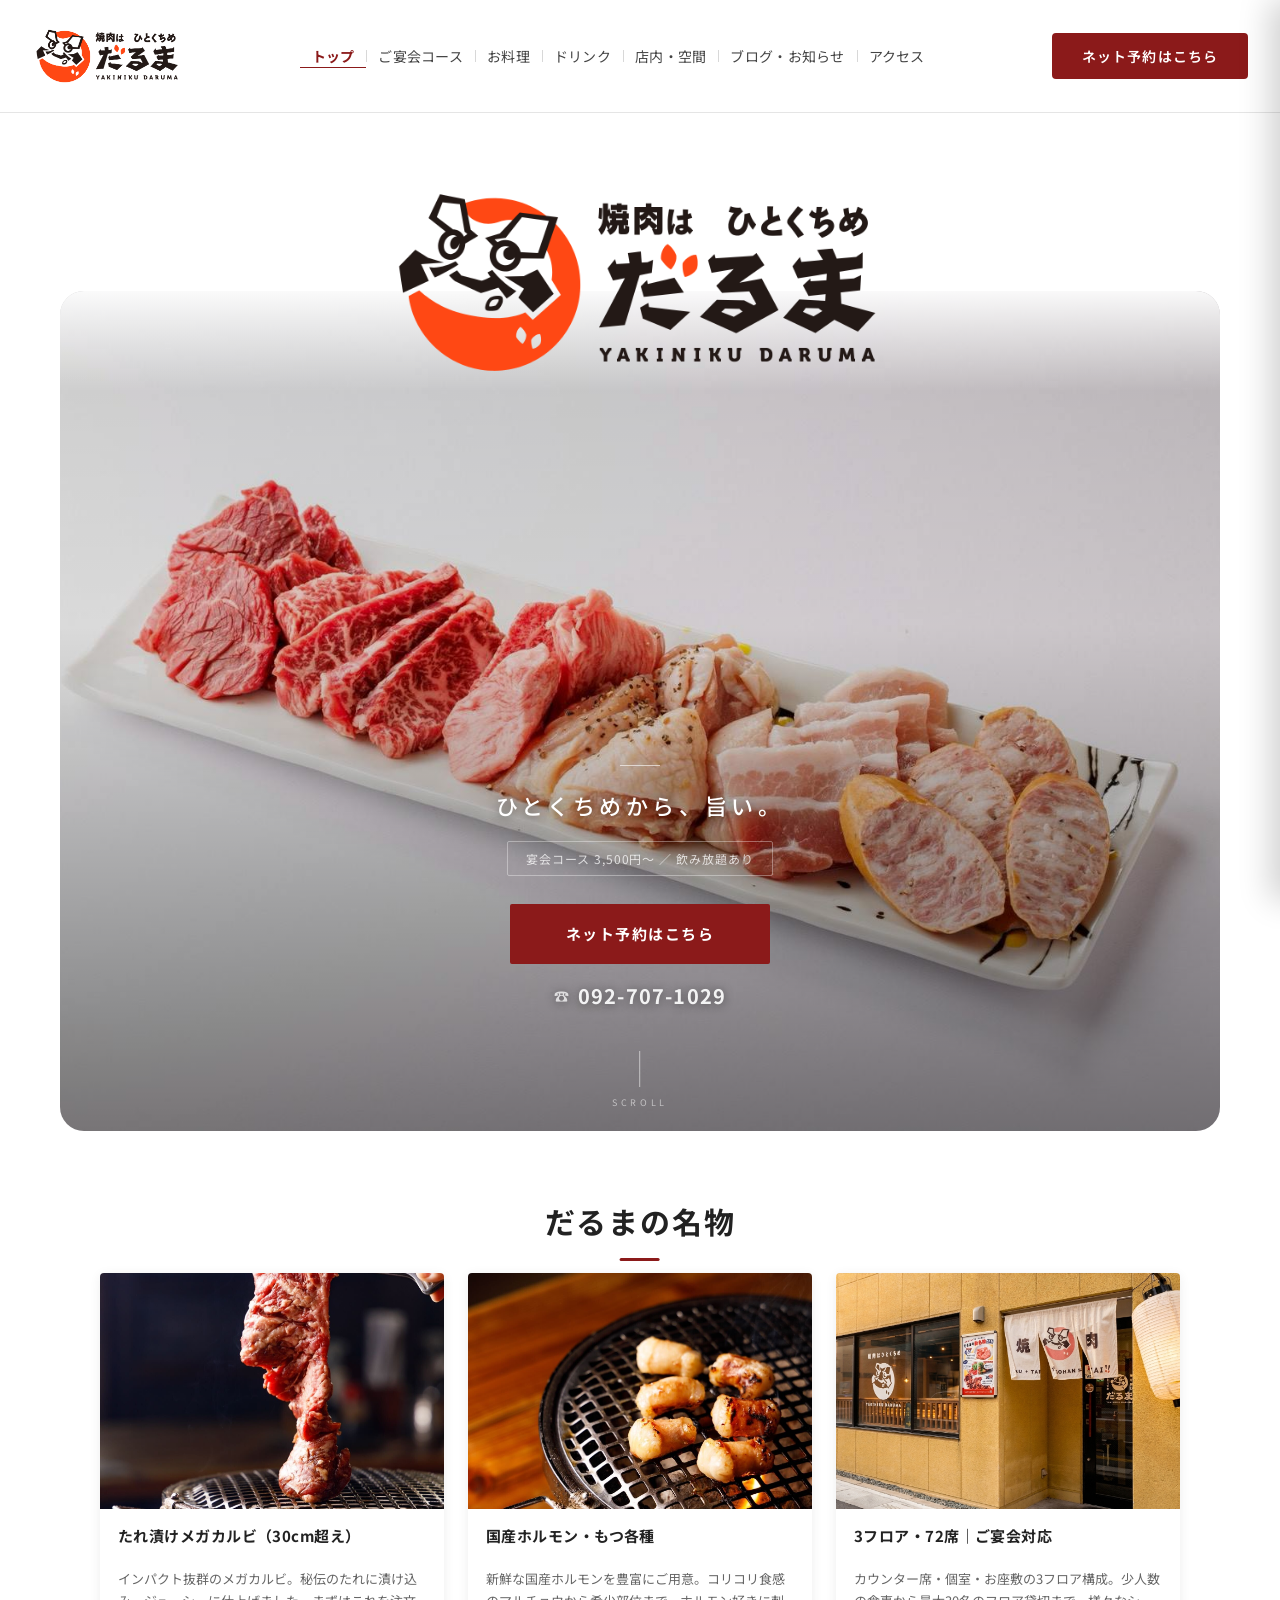
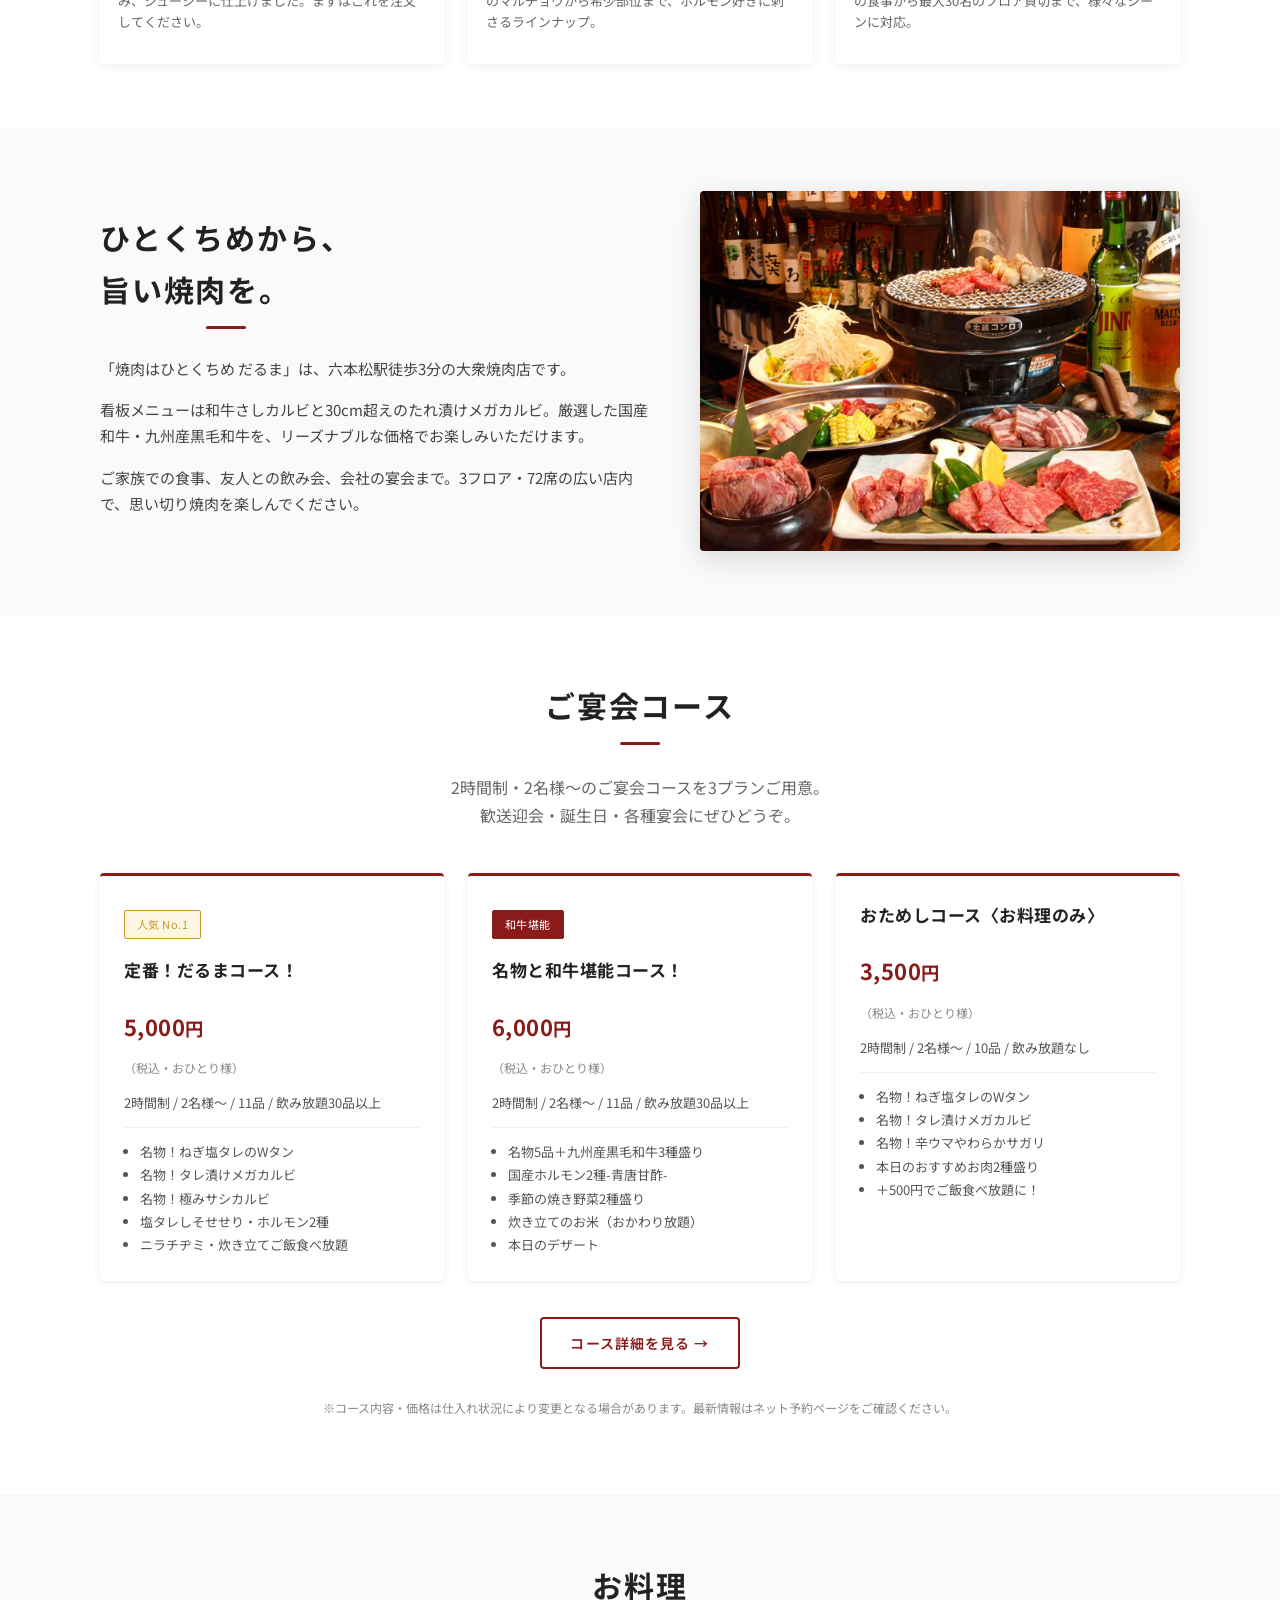
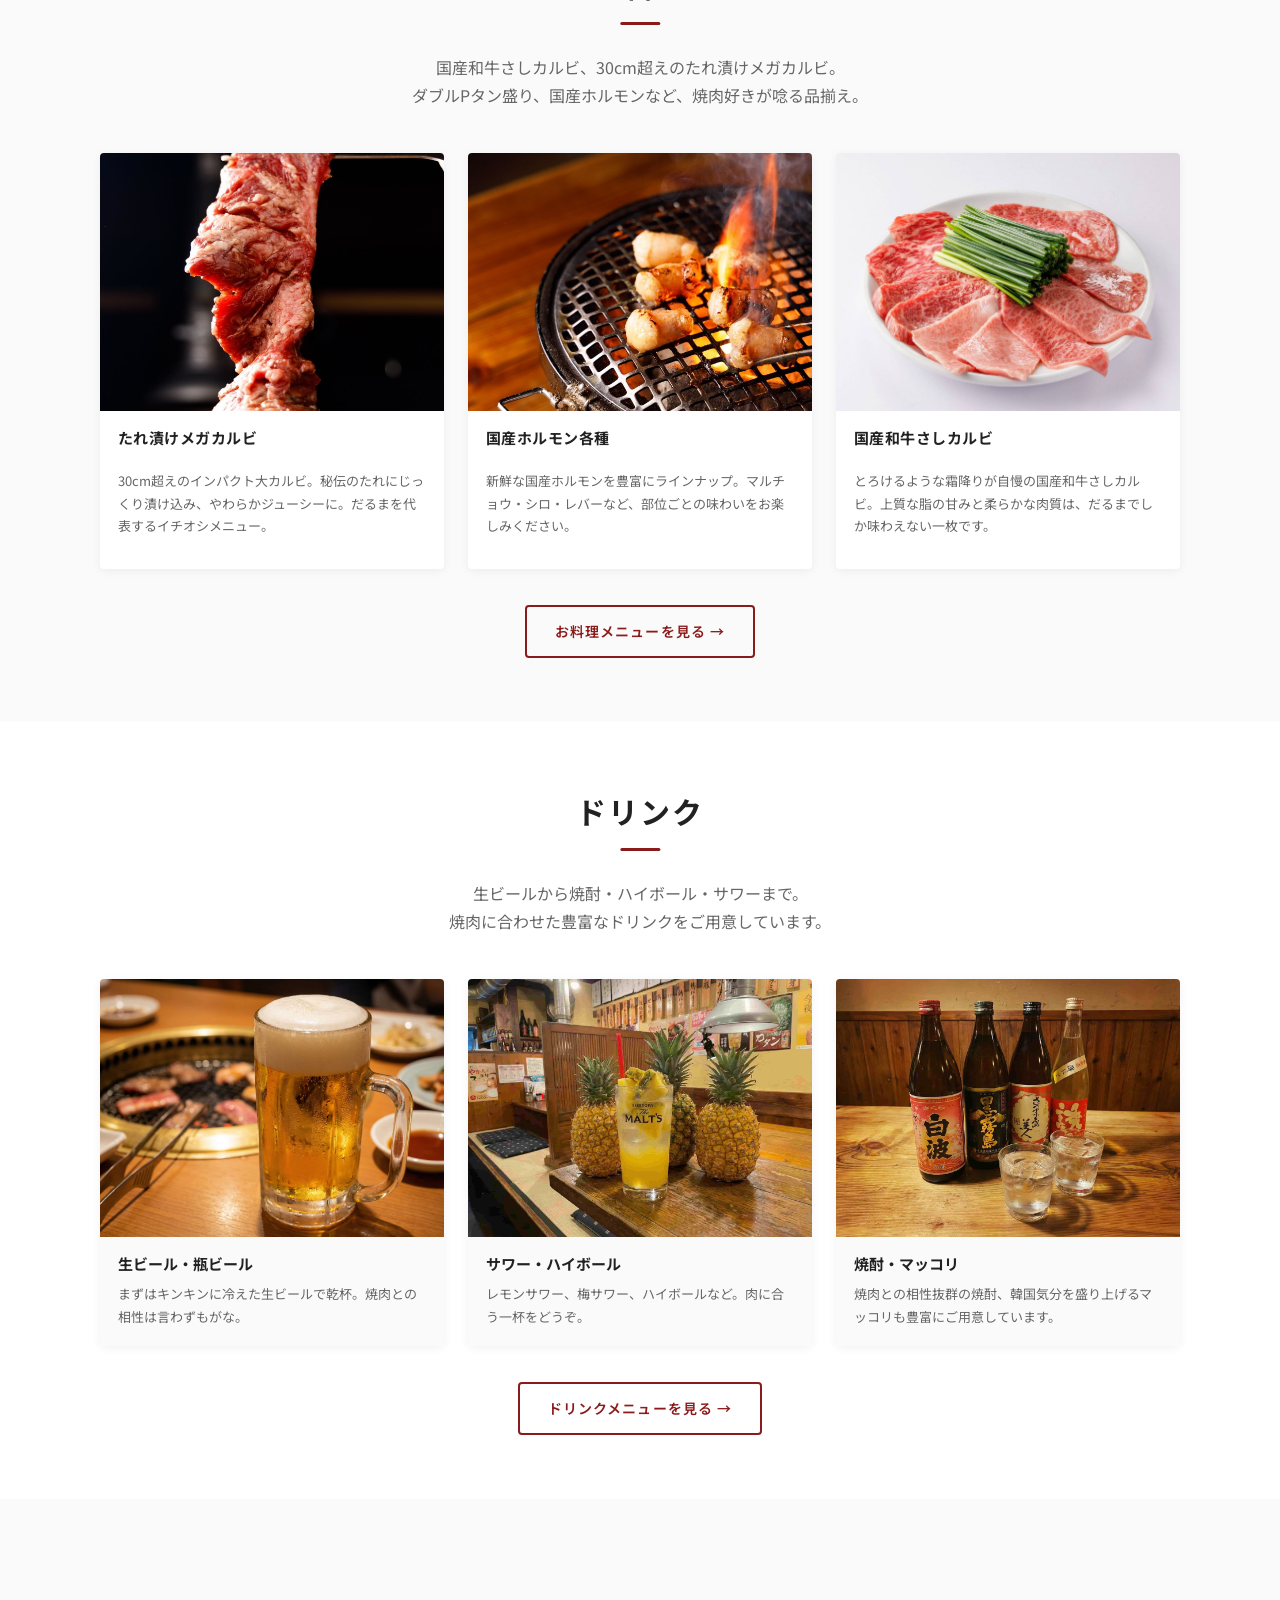
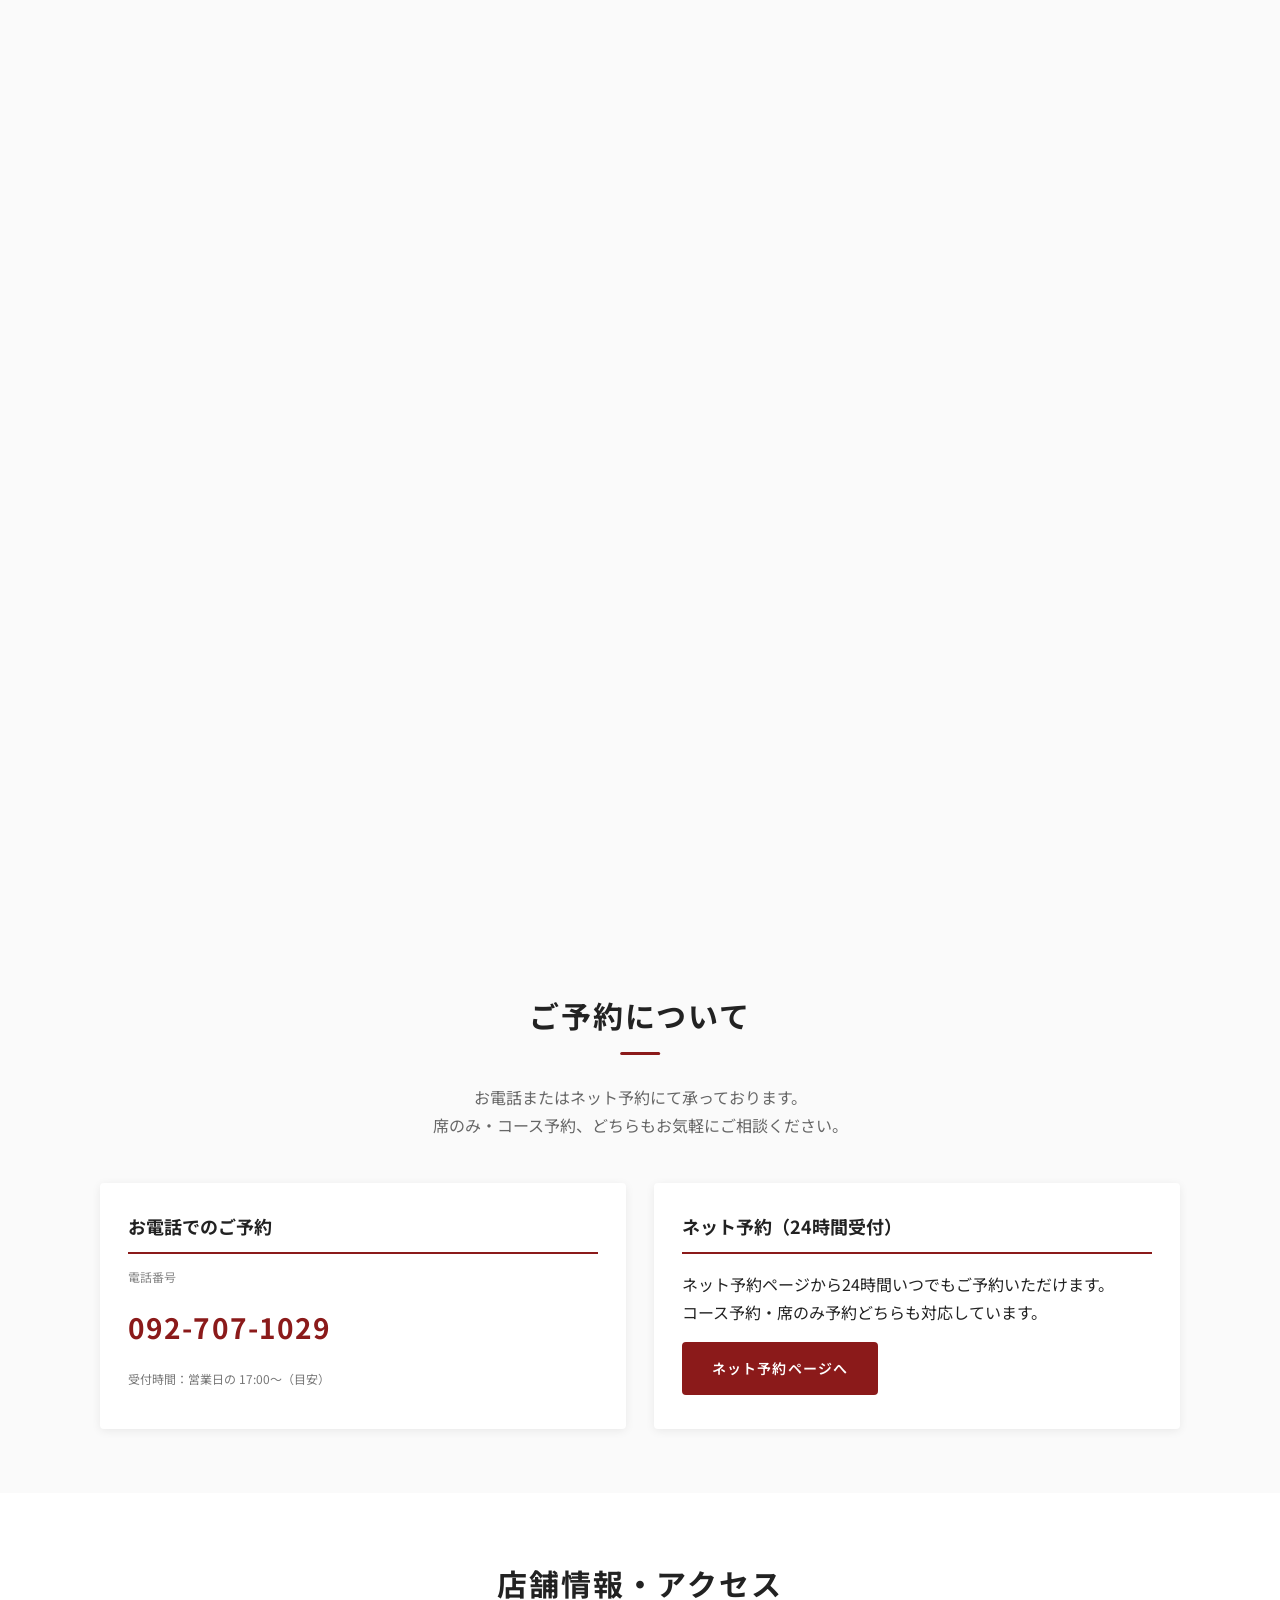
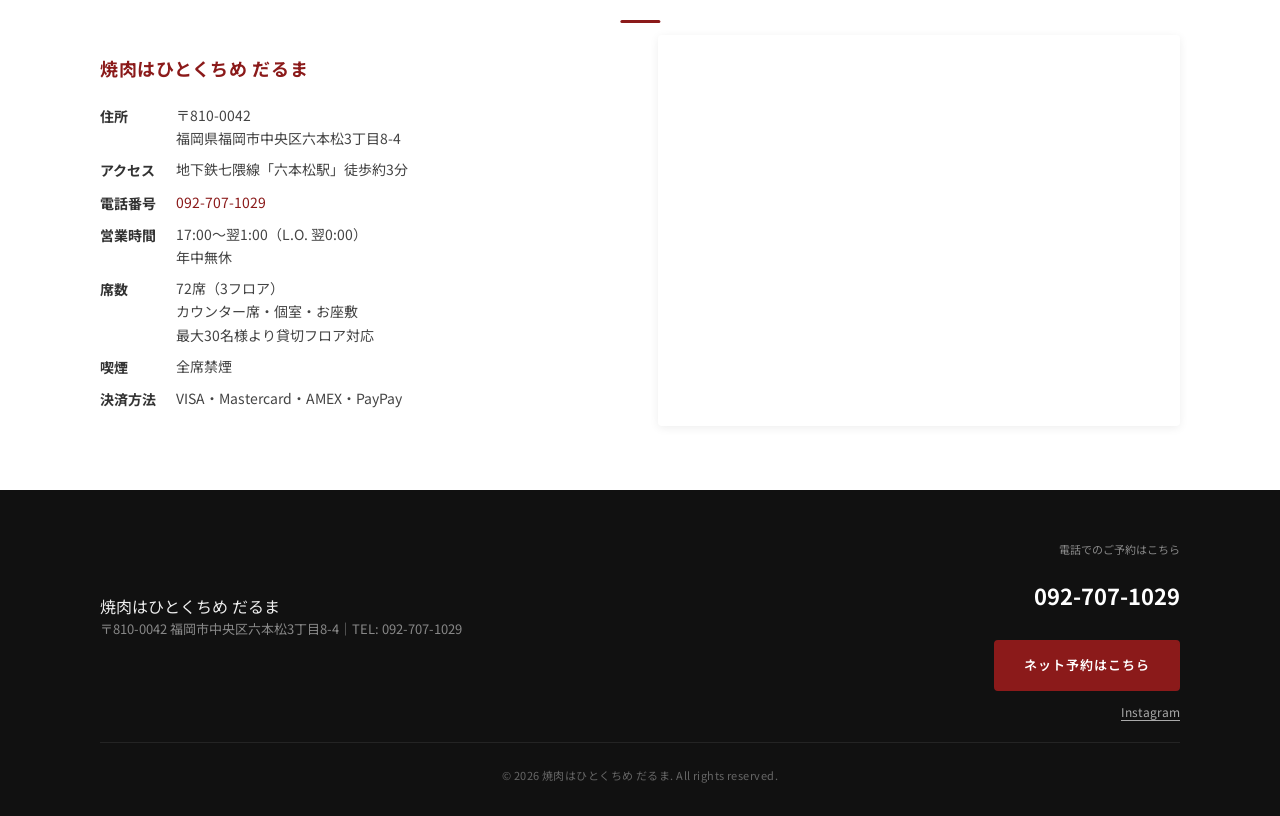
==== index.html @ 71f4d3b9 "GA4タグ全ページに追加（G-HGLZ6EKW17）" ====
<!DOCTYPE html>
<html lang="ja">
<head>
<meta charset="UTF-8">
<title>【公式】焼肉はひとくちめ だるま｜六本松 焼肉・宴会・国産和牛</title>
<meta name="viewport" content="width=device-width, initial-scale=1">
<meta name="description" content="六本松の大衆焼肉「焼肉はひとくちめ だるま」。国産和牛さしカルビ・たれ漬けメガカルビ・国産ホルモン。宴会コース3,500円〜。六本松駅徒歩3分。17時〜翌1時営業。">
<link rel="icon" href="./images/daruma_icon.png">

<!-- Google Fonts -->
<link rel="preconnect" href="https://fonts.googleapis.com">
<link rel="preconnect" href="https://fonts.gstatic.com" crossorigin>
<link href="https://fonts.googleapis.com/css2?family=Noto+Sans+JP:wght@400;500;700&display=swap" rel="stylesheet">

<link rel="stylesheet" href="./style.css">

<!-- OGP -->
<meta property="og:type" content="website">
<meta property="og:site_name" content="焼肉はひとくちめ だるま">
<meta property="og:title" content="【公式】焼肉はひとくちめ だるま｜六本松 焼肉・宴会・国産和牛">
<meta property="og:description" content="六本松の大衆焼肉「焼肉はひとくちめ だるま」。国産和牛・たれ漬けメガカルビ・宴会コース3,500円〜。六本松駅徒歩3分。">
<meta property="og:url" content="https://yakiniku-daruma.com/">
<meta property="og:image" content="https://yakiniku-daruma.com/images/hero-daruma-main.jpg">
<meta name="twitter:card" content="summary_large_image">
<link rel="canonical" href="https://yakiniku-daruma.com/">

<!-- 構造化データ -->
<script type="application/ld+json">
{
  "@context": "https://schema.org",
  "@type": "Restaurant",
  "name": "焼肉はひとくちめ だるま",
  "image": "https://yakiniku-daruma.com/images/hero-daruma-main.jpg",
  "url": "https://yakiniku-daruma.com/",
  "telephone": "092-707-1029",
  "servesCuisine": ["焼肉","和牛","ホルモン","宴会"],
  "priceRange": "￥￥",
  "hasMenu": "https://yakiniku-daruma.com/menu.html",
  "reservationUrl": "https://yoyaku.toreta.in/hitokuchidaruma/?stamp=homepage",
  "acceptsReservations": true,
  "currenciesAccepted": "JPY",
  "paymentAccepted": "クレジットカード, PayPay",
  "smokingAllowed": false,
  "address": {
    "@type": "PostalAddress",
    "streetAddress": "六本松3丁目8-4",
    "addressLocality": "福岡市中央区",
    "addressRegion": "福岡県",
    "postalCode": "810-0042",
    "addressCountry": "JP"
  },
  "openingHoursSpecification": [{
    "@type": "OpeningHoursSpecification",
    "dayOfWeek": ["Monday","Tuesday","Wednesday","Thursday","Friday","Saturday","Sunday"],
    "opens": "17:00",
    "closes": "25:00"
  }],
  "sameAs": ["https://www.instagram.com/hitokuchi_daruma"]
}
</script>

<script type="application/ld+json">
{
  "@context": "https://schema.org",
  "@type": "FAQPage",
  "mainEntity": [
    {
      "@type": "Question",
      "name": "焼肉はひとくちめ だるまの営業時間は？",
      "acceptedAnswer": {
        "@type": "Answer",
        "text": "毎日17時〜翌1時（L.O. 翌0時）営業しています。年中無休です。"
      }
    },
    {
      "@type": "Question",
      "name": "焼肉はひとくちめ だるまはどこにありますか？",
      "acceptedAnswer": {
        "@type": "Answer",
        "text": "福岡市中央区六本松3丁目8-4にあります。地下鉄七隈線「六本松駅」から徒歩約3分です。"
      }
    },
    {
      "@type": "Question",
      "name": "予約はできますか？",
      "acceptedAnswer": {
        "@type": "Answer",
        "text": "はい、ネット予約（Toreta）またはお電話（092-707-1029）にてご予約いただけます。"
      }
    },
    {
      "@type": "Question",
      "name": "宴会コースはありますか？",
      "acceptedAnswer": {
        "@type": "Answer",
        "text": "はい。3,500円〜のお試しコース、5,000円のだるまコース、6,000円のプレミアム和牛コースをご用意しています。すべて2時間制・2名様〜。"
      }
    },
    {
      "@type": "Question",
      "name": "何名まで入れますか？",
      "acceptedAnswer": {
        "@type": "Answer",
        "text": "3フロア合わせて72席ございます。30名様よりフロア貸切にも対応しています。"
      }
    },
    {
      "@type": "Question",
      "name": "駐車場はありますか？",
      "acceptedAnswer": {
        "@type": "Answer",
        "text": "専用駐車場のご用意はございません。近隣のコインパーキングをご利用ください。"
      }
    }
  ]
}
</script>
<!-- Google tag (gtag.js) -->
<script async src="https://www.googletagmanager.com/gtag/js?id=G-HGLZ6EKW17"></script>
<script>
  window.dataLayer = window.dataLayer || [];
  function gtag(){dataLayer.push(arguments);}
  gtag('js', new Date());
  gtag('config', 'G-HGLZ6EKW17');
</script>
</head>

<body class="is-home" data-page="home">
<div id="top"></div>

<div id="shared-header"></div>

<main id="main">

  <!-- メインビジュアル -->
  <section class="hero">

    <!-- ① 白エリア：ブランドロゴ -->
    <div class="hero-brand">
      <h1 class="hero-logo">
        <img src="./images/daruma_logo_yoko.png" alt="焼肉はひとくちめ だるま" class="hero-logo-img">
      </h1>
    </div>

    <!-- ② 画像エリア（ロゴが上部に被さる） -->
    <div class="hero-visual">
      <div class="hero-slides" aria-hidden="true">
        <div class="hero-slide hero-slide-1 is-active"></div>
        <div class="hero-slide hero-slide-2"></div>
        <div class="hero-slide hero-slide-3"></div>
      </div>

      <div class="hero-visual-content">
        <div class="hero-rule" aria-hidden="true"></div>
        <p class="hero-catch">ひとくちめから、旨い。</p>
        <p class="hero-badge">宴会コース 3,500円〜 ／ 飲み放題あり</p>
        <div class="hero-actions">
          <a href="https://yoyaku.toreta.in/hitokuchidaruma/?stamp=homepage"
            target="_blank" rel="noopener" class="hero-btn-reserve">
            ネット予約はこちら
          </a>
          <a href="tel:0927071029" class="hero-btn-tel">
            <span class="hero-btn-tel__icon">☎</span>092-707-1029
          </a>
        </div>
      </div>

      <a href="#topics" class="scroll-indicator" aria-label="次のセクションへ">
        <span class="scroll-indicator__line"></span>
        <span class="scroll-indicator__text">SCROLL</span>
      </a>
    </div>

  </section>

  <!-- トピックス -->
  <section id="topics" class="section topics">
    <div class="section-inner">
      <h2 class="section-title">だるまの名物</h2>
      <div class="topics-grid">
        <article class="topic-card">
          <div class="topic-image topic-image-1"></div>
          <h3>たれ漬けメガカルビ（30cm超え）</h3>
          <p>インパクト抜群のメガカルビ。秘伝のたれに漬け込み、ジューシーに仕上げました。まずはこれを注文してください。</p>
        </article>
        <article class="topic-card">
          <div class="topic-image topic-image-2"></div>
          <h3>国産ホルモン・もつ各種</h3>
          <p>新鮮な国産ホルモンを豊富にご用意。コリコリ食感のマルチョウから希少部位まで、ホルモン好きに刺さるラインナップ。</p>
        </article>
        <article class="topic-card">
          <div class="topic-image topic-image-3"></div>
          <h3>3フロア・72席｜ご宴会対応</h3>
          <p>カウンター席・個室・お座敷の3フロア構成。少人数の食事から最大30名のフロア貸切まで、様々なシーンに対応。</p>
        </article>
      </div>
    </div>
  </section>

  <!-- コンセプト -->
  <section id="concept" class="section concept">
    <div class="section-inner concept-inner">
      <div class="concept-text">
        <h2 class="section-title" style="text-align:left; left:auto; transform:none;">
          ひとくちめから、<br>旨い焼肉を。
        </h2>
        <p>「焼肉はひとくちめ だるま」は、六本松駅徒歩3分の大衆焼肉店です。</p>
        <p>看板メニューは和牛さしカルビと30cm超えのたれ漬けメガカルビ。厳選した国産和牛・九州産黒毛和牛を、リーズナブルな価格でお楽しみいただけます。</p>
        <p>ご家族での食事、友人との飲み会、会社の宴会まで。3フロア・72席の広い店内で、思い切り焼肉を楽しんでください。</p>
      </div>
      <div class="concept-image concept-main-image"></div>
    </div>
  </section>

  <!-- コース -->
  <section id="course" class="section course">
    <div class="section-inner">
      <h2 class="section-title">ご宴会コース</h2>
      <p class="section-lead">
        2時間制・2名様〜のご宴会コースを3プランご用意。<br>
        歓送迎会・誕生日・各種宴会にぜひどうぞ。
      </p>

      <div class="course-grid">
        <article class="course-card">
          <div class="course-badges">
            <span class="badge badge-gold">人気 No.1</span>
          </div>
          <h3>定番！だるまコース！</h3>
          <p class="course-price">5,000<small>円</small></p>
          <p class="course-price-note">（税込・おひとり様）</p>
          <p class="course-lead">2時間制 / 2名様〜 / 11品 / 飲み放題30品以上</p>
          <ul class="course-list">
            <li>名物！ねぎ塩タレのWタン</li>
            <li>名物！タレ漬けメガカルビ</li>
            <li>名物！極みサシカルビ</li>
            <li>塩タレしそせせり・ホルモン2種</li>
            <li>ニラチヂミ・炊き立てご飯食べ放題</li>
          </ul>
        </article>

        <article class="course-card">
          <div class="course-badges">
            <span class="badge badge-red">和牛堪能</span>
          </div>
          <h3>名物と和牛堪能コース！</h3>
          <p class="course-price">6,000<small>円</small></p>
          <p class="course-price-note">（税込・おひとり様）</p>
          <p class="course-lead">2時間制 / 2名様〜 / 11品 / 飲み放題30品以上</p>
          <ul class="course-list">
            <li>名物5品＋九州産黒毛和牛3種盛り</li>
            <li>国産ホルモン2種-青唐甘酢-</li>
            <li>季節の焼き野菜2種盛り</li>
            <li>炊き立てのお米（おかわり放題）</li>
            <li>本日のデザート</li>
          </ul>
        </article>

        <article class="course-card">
          <h3>おためしコース〈お料理のみ〉</h3>
          <p class="course-price">3,500<small>円</small></p>
          <p class="course-price-note">（税込・おひとり様）</p>
          <p class="course-lead">2時間制 / 2名様〜 / 10品 / 飲み放題なし</p>
          <ul class="course-list">
            <li>名物！ねぎ塩タレのWタン</li>
            <li>名物！タレ漬けメガカルビ</li>
            <li>名物！辛ウマやわらかサガリ</li>
            <li>本日のおすすめお肉2種盛り</li>
            <li>＋500円でご飯食べ放題に！</li>
          </ul>
        </article>
      </div>

      <div class="more-link">
        <a class="btn-secondary" href="./course.html">コース詳細を見る →</a>
      </div>

      <p class="course-note">
        ※コース内容・価格は仕入れ状況により変更となる場合があります。最新情報はネット予約ページをご確認ください。
      </p>
    </div>
  </section>

  <!-- お料理 -->
  <section id="menu" class="section menu">
    <div class="section-inner">
      <h2 class="section-title">お料理</h2>
      <p class="section-lead">国産和牛さしカルビ、30cm超えのたれ漬けメガカルビ。<br>ダブルPタン盛り、国産ホルモンなど、焼肉好きが唸る品揃え。</p>

      <div class="menu-grid">
        <article class="menu-card">
          <div class="menu-image menu-image-1"></div>
          <h3>たれ漬けメガカルビ</h3>
          <p>30cm超えのインパクト大カルビ。秘伝のたれにじっくり漬け込み、やわらかジューシーに。だるまを代表するイチオシメニュー。</p>
        </article>
        <article class="menu-card">
          <div class="menu-image menu-image-2"></div>
          <h3>国産ホルモン各種</h3>
          <p>新鮮な国産ホルモンを豊富にラインナップ。マルチョウ・シロ・レバーなど、部位ごとの味わいをお楽しみください。</p>
        </article>
        <article class="menu-card">
          <div class="menu-image menu-image-3"></div>
          <h3>国産和牛さしカルビ</h3>
          <p>とろけるような霜降りが自慢の国産和牛さしカルビ。上質な脂の甘みと柔らかな肉質は、だるまでしか味わえない一枚です。</p>
        </article>
      </div>

      <div class="more-link">
        <a href="./menu.html" class="btn-secondary">お料理メニューを見る →</a>
      </div>
    </div>
  </section>

  <!-- ドリンク -->
  <section id="drink" class="section drink">
    <div class="section-inner">
      <h2 class="section-title">ドリンク</h2>
      <p class="section-lead">生ビールから焼酎・ハイボール・サワーまで。<br>焼肉に合わせた豊富なドリンクをご用意しています。</p>

      <div class="drink-grid">
        <article class="drink-card">
          <div class="drink-image drink-image-1"></div>
          <h3>生ビール・瓶ビール</h3>
          <p>まずはキンキンに冷えた生ビールで乾杯。焼肉との相性は言わずもがな。</p>
        </article>
        <article class="drink-card">
          <div class="drink-image drink-image-2"></div>
          <h3>サワー・ハイボール</h3>
          <p>レモンサワー、梅サワー、ハイボールなど。肉に合う一杯をどうぞ。</p>
        </article>
        <article class="drink-card">
          <div class="drink-image drink-image-3"></div>
          <h3>焼酎・マッコリ</h3>
          <p>焼肉との相性抜群の焼酎、韓国気分を盛り上げるマッコリも豊富にご用意しています。</p>
        </article>
      </div>

      <div class="more-link">
        <a href="./drink.html" class="btn-secondary">ドリンクメニューを見る →</a>
      </div>
    </div>
  </section>

  <!-- 店内・空間 -->
  <section id="space" class="section space">
    <div class="section-inner space-inner">
      <div class="space-text">
        <h2 class="section-title" style="text-align:left; left:auto; transform:none;">
          3フロア・72席の<br>充実した空間
        </h2>
        <p>カウンター席・個室・お座敷の3フロア構成。お一人様のさく飲みから、グループでの宴会まで、ご利用シーンに合わせてご案内します。</p>
        <p>全席禁煙・子ども連れ大歓迎。30名様よりフロア貸切も対応しています。</p>
        <p>宴会・貸切のご相談はお電話またはネット予約ページよりお気軽にどうぞ。</p>
      </div>
      <div class="space-image space-main-image"></div>
    </div>
  </section>

  <!-- ブログ・お知らせ -->
  <section id="blog" class="section blog">
    <div class="section-inner">
      <h2 class="section-title">ブログ・お知らせ</h2>
      <p class="section-lead">店舗からの最新情報や、おすすめメニュー情報をお届けします。</p>

      <div class="blog-grid" id="blog-latest-grid">
        <article class="blog-card">
          <a href="./blog/index.html">
            <div class="blog-body" style="padding:24px;">
              <h3 class="blog-title">ブログ一覧を見る</h3>
              <p class="blog-excerpt">最新情報やおすすめ記事を掲載しています。</p>
            </div>
          </a>
        </article>
      </div>

      <div class="more-link">
        <a href="./blog/index.html" class="btn-secondary">ブログ一覧を見る →</a>
      </div>
    </div>
  </section>

  <div id="shared-bottom"></div>

  <a href="#top" class="page-top" aria-label="ページの先頭へ"><svg xmlns="http://www.w3.org/2000/svg" width="22" height="22" viewBox="0 0 24 24" fill="none" stroke="currentColor" stroke-width="2.5" stroke-linecap="round" stroke-linejoin="round"><polyline points="18 15 12 9 6 15"/></svg></a>

</main>

<script src="./common.js"></script>
<script>
/* ヒーロー スライドショー */
(function () {
  const slides = document.querySelectorAll('.hero-slide');
  if (slides.length < 2) return;
  let current = 0;
  setInterval(function () {
    slides[current].classList.remove('is-active');
    current = (current + 1) % slides.length;
    slides[current].classList.add('is-active');
  }, 5000);
})();

/* トップ：ブログ最新3件を自動表示 */
(function () {
  const grid = document.getElementById('blog-latest-grid');
  if (!grid) return;

  function esc(s) {
    return String(s ?? '').replaceAll('&','&amp;').replaceAll('<','&lt;')
      .replaceAll('>','&gt;').replaceAll('"','&quot;').replaceAll("'","&#39;");
  }
  function fmtDate(d) {
    const m = String(d || '').match(/^(\d{4})-(\d{2})-(\d{2})$/);
    return m ? `${m[1]}.${m[2]}.${m[3]}` : esc(d || '');
  }

  fetch('./blog/posts.json', { cache: 'no-store' })
    .then(r => { if (!r.ok) throw new Error(); return r.json(); })
    .then(data => {
      const posts = data.posts ?? data;
      if (!Array.isArray(posts)) throw new Error();
      posts.sort((a, b) => String(b.date || '').localeCompare(String(a.date || '')));
      const top3 = posts.slice(0, 3);
      grid.innerHTML = '';
      top3.forEach(p => {
        const img = p.image ? String(p.image).replace(/^\.\.\//, './') : '';
        const bg  = img ? `background-image:url('${esc(img)}');` : 'background:#f0f0f0;';
        const el  = document.createElement('article');
        el.className = 'blog-card';
        el.innerHTML = `
          <a href="./blog/posts/post.html?slug=${encodeURIComponent(p.slug)}">
            <div class="blog-image" style="${bg}"></div>
            <div class="blog-body">
              <time class="blog-date" datetime="${esc(p.date)}">${fmtDate(p.date)}</time>
              <h3 class="blog-title">${esc(p.title)}</h3>
              <p class="blog-excerpt">${esc(p.excerpt)}</p>
            </div>
          </a>`;
        grid.appendChild(el);
      });
    })
    .catch(() => {
      grid.innerHTML = `
        <article class="blog-card">
          <a href="./blog/index.html">
            <div class="blog-body" style="padding:24px;">
              <h3 class="blog-title">ブログ一覧を見る</h3>
              <p class="blog-excerpt">最新情報やおすすめ記事を掲載しています。</p>
            </div>
          </a>
        </article>`;
    });
})();
</script>

</body>
</html>
---- style.css ----
/* --------------- reset & base --------------- */

:root {
  --header-h: 112px;

  /* ===== THEME COLOR (DARUMA / Deep Red) ===== */
  --primary:        #8b1a1a;
  --primary-hover:  #6b1515;
  --primary-soft:   #fdf0f0;
  --primary-ink:    #fff;
  --gold:           #c9962e;
  --gold-soft:      #fdf6e3;
}

*,
*::before,
*::after { box-sizing: border-box; }

html { scroll-behavior: smooth; }

body {
  margin: 0;
  font-family: "Noto Sans JP", "Hiragino Sans", "Yu Gothic", sans-serif;
  color: #222;
  background-color: #fafafa;
  line-height: 1.75;
}

img {
  max-width: 100%;
  height: auto;
  display: block;
}

a { color: inherit; text-decoration: none; }

ul { margin: 0; padding: 0; list-style: none; }

h1, h2, h3, h4 {
  margin: 0;
  font-weight: 700;
}


/* --------------- layout helpers --------------- */

.section {
  padding: 64px 16px;
  scroll-margin-top: var(--header-h);
}

/* scroll reveal */
body.is-home .section {
  opacity: 0;
  transform: translateY(20px);
  transition: opacity .65s ease, transform .65s ease;
  will-change: opacity, transform;
}

body.is-home .section.is-inview {
  opacity: 1;
  transform: translateY(0);
}

body:not(.is-home) .section {
  opacity: 1;
  transform: none;
  transition: none;
}

@media (prefers-reduced-motion: reduce) {
  .section {
    opacity: 1;
    transform: none;
    transition: none;
  }
}

.section-inner {
  max-width: 1080px;
  margin: 0 auto;
}

/* section title: left-aligned editorial style */
.section-title {
  font-size: 30px;
  letter-spacing: 0.06em;
  text-align: center;
  margin-bottom: 12px;
  position: relative;
  display: inline-block;
  left: 50%;
  transform: translateX(-50%);
}

.section-title::after {
  content: "";
  display: block;
  width: 40px;
  height: 3px;
  background: var(--primary);
  margin: 10px auto 0;
  border-radius: 2px;
}

.section-lead {
  text-align: center;
  margin-bottom: 44px;
  color: #666;
}


/* --------------- buttons --------------- */

.btn-primary,
.btn-secondary {
  display: inline-block;
  padding: 12px 28px;
  border-radius: 4px;
  font-size: 14px;
  letter-spacing: 0.08em;
  border: 2px solid transparent;
  transition: all 0.2s ease;
  white-space: nowrap;
  font-weight: 600;
}

.btn-primary {
  background-color: var(--primary);
  color: #fff;
  border-color: var(--primary);
}

.btn-primary:hover {
  background-color: var(--primary-hover);
  border-color: var(--primary-hover);
}

.btn-secondary {
  background-color: transparent;
  color: var(--primary);
  border-color: var(--primary);
}

.btn-secondary:hover {
  background-color: var(--primary-soft);
}


/* --------------- page top button --------------- */

.page-top {
  position: fixed;
  right: 18px;
  bottom: calc(18px + env(safe-area-inset-bottom, 0px));
  width: 48px;
  height: 48px;
  border-radius: 4px;

  display: grid;
  place-items: center;

  background: var(--primary);
  color: #fff;
  border: 1px solid var(--primary);
  box-shadow: 0 4px 14px rgba(139,26,26,0.3);

  line-height: 0;
  z-index: 900;

  opacity: 0;
  transform: translateY(10px);
  pointer-events: none;
  transition: opacity .18s ease, transform .18s ease;
}

.page-top.is-show {
  opacity: 1;
  transform: translateY(0);
  pointer-events: auto;
}

.page-top:hover {
  background: var(--primary-hover);
}


/* --------------- header --------------- */

.site-header {
  position: sticky;
  top: 0;
  left: 0;
  width: 100%;
  z-index: 1000;

  background: #fff;
  color: #222;
  box-shadow: 0 1px 0 rgba(0,0,0,0.10);
}

.header-inner {
  width: 100%;
  padding: 16px 32px;
  display: flex;
  align-items: center;
  justify-content: space-between;
  gap: 24px;
  /* padding・height はJS駆動のためtransitionなし */
}


.header-brand {
  flex-shrink: 0;
}

.site-logo {
  display: flex;
  align-items: center;
  line-height: 1;
}

.site-logo-img {
  height: 80px;
  width: auto;
  display: block;
  /* height はJS駆動のためtransitionなし */
}

.header-right {
  display: flex;
  align-items: center;
  gap: 16px;
  flex-shrink: 0;
}

/* 予約ボタン＋電話番号（縦並び） */
.header-cta {
  display: flex;
  flex-direction: column;
  align-items: flex-end;
  gap: 5px;
}

.header-reserve {
  font-size: 14px;
  text-align: center;
  transition: min-width 0.35s ease, padding 0.3s ease;
}

/* ===== スクロール後のコンパクトヘッダー ===== */
/* is-scrolled: 全プロパティをJS駆動のため、CSSには記述なし */

.header-tel-link {
  font-size: 12px;
  font-weight: 700;
  color: var(--primary);
  letter-spacing: 0.04em;
}

/* PC nav — 1段インライン */
.global-nav {
  flex: 1;
  display: flex;
  justify-content: center;
  align-items: center;
  overflow: hidden;
  transition: opacity 0.25s ease, max-width 0.35s ease;
  max-width: 800px;
}

.global-nav ul {
  display: flex;
  flex-wrap: nowrap;
  align-items: stretch;
  height: 100%;
  gap: 0;
  padding: 0;
  margin: 0;
  list-style: none;
}

.global-nav li {
  display: flex;
  align-items: stretch;
}

/* カテゴリー間の縦ライン */
.global-nav li {
  position: relative;
}
.global-nav li + li::before {
  content: '';
  position: absolute;
  left: 0;
  top: 50%;
  transform: translateY(-50%);
  width: 1px;
  height: 12px;
  background: #d8d8d8;
}

.global-nav a {
  display: flex;
  align-items: center;
  padding: 0 12px;
  height: 100%;
  font-size: 14px;
  color: #444;
  letter-spacing: 0.02em;
  white-space: nowrap;
  text-align: center;
  position: relative;
  transition: color 0.2s;
}

/* アンダーライン（左→右アニメーション用） */
.global-nav a::after {
  content: '';
  position: absolute;
  bottom: -1px;
  left: 0;
  width: 100%;
  height: 2px;
  background: var(--primary);
  transform: scaleX(0);
  transform-origin: left center;
  transition: transform 0.25s ease;
}

/* hover: 赤文字 + アンダーライン左→右 */
.global-nav a:hover {
  color: var(--primary);
}
.global-nav a:hover::after {
  transform: scaleX(1);
}

/* 現在ページ: 赤太字 + アンダーライン常時表示 */
.global-nav a[aria-current] {
  color: var(--primary);
  font-weight: 700;
}
.global-nav a[aria-current]::after {
  transform: scaleX(1);
}

.header-only-desktop { display: block; }
.global-nav.header-only-desktop { display: flex; }

/* hamburger */
.nav-toggle {
  display: none !important;
  width: 40px;
  height: 36px;
  padding: 0;
  border-radius: 4px;
  border: 1px solid #ddd;
  background: transparent;
  flex-direction: column;
  align-items: center;
  justify-content: center;
  gap: 5px;
  -webkit-tap-highlight-color: transparent;
  appearance: none;
  -webkit-appearance: none;
  cursor: pointer;
}

.nav-toggle__bar {
  width: 20px;
  height: 2px;
  background: #333;
  border-radius: 2px;
  margin: 0 !important;
}

@media (max-width: 900px) {
  .nav-toggle { display: flex !important; }
}


/* --------------- drawer --------------- */

.drawer-overlay {
  position: fixed;
  inset: 0;
  background: rgba(0,0,0,0.5);
  opacity: 0;
  pointer-events: none;
  transition: opacity .22s ease;
  z-index: 999;
}

.drawer {
  position: fixed;
  top: 0;
  right: 0;
  height: 100dvh;
  width: min(84vw, 360px);
  background: #fff;
  transform: translateX(100%);
  transition: transform .22s ease;
  z-index: 1001;
  padding: 18px 18px 22px;
  overflow-y: auto;
  -webkit-overflow-scrolling: touch;
  box-shadow: -10px 0 30px rgba(0,0,0,0.18);
}

.drawer.is-open { transform: translateX(0); }

.drawer-overlay.is-open {
  opacity: 1;
  pointer-events: auto;
}

.drawer-close {
  appearance: none;
  -webkit-appearance: none;
  background: transparent;
  border: 0;
  font-size: 32px;
  line-height: 1;
  cursor: pointer;
  margin-left: auto;
  display: block;
  color: #333;
}

.drawer nav ul { padding: 18px 8px 8px; }

.drawer nav a {
  display: block;
  padding: 14px 8px;
  border-bottom: 1px solid #f0f0f0;
  color: #222;
  font-size: 15px;
  letter-spacing: 0.04em;
}

.drawer nav a:hover { color: var(--primary); }


/* --------------- hero --------------- */

/* 全体ラッパー：白背景 */
.hero {
  background: #fff;
}

/* ① 白エリア：ブランドロゴ */
.hero-brand {
  background: transparent;
  text-align: center;
  padding: clamp(24px, 4vh, 48px) 20px 0;
  position: relative;
  z-index: 3;
}

.hero-logo {
  margin: 0;
  line-height: 1;
}

.hero-logo-img {
  width: clamp(240px, 40vw, 520px);
  height: auto;
  display: inline-block;
}

.hero-en {
  font-size: 10px;
  letter-spacing: 0.50em;
  color: #aaa;
  margin: 0 0 14px;
  text-transform: uppercase;
}

.hero-title {
  margin: 0;
  line-height: 1;
}

.hero-title-store {
  display: block;
  font-size: clamp(18px, 3vw, 32px);
  font-weight: 500;
  letter-spacing: 0.10em;
  color: #333;
  margin-bottom: 4px;
}

.hero-title-daruma {
  display: block;
  font-size: clamp(72px, 14vw, 148px);
  font-weight: 700;
  letter-spacing: 0.12em;
  color: #111;
  line-height: 1;
}

/* ② 画像エリア：ロゴが上部に被さる */
.hero-visual {
  position: relative;
  height: calc(100vh - 60px);
  min-height: 480px;
  margin-top: clamp(-130px, -10vw, -50px);
  margin-left: clamp(16px, 5vw, 60px);
  margin-right: clamp(16px, 5vw, 60px);
  border-radius: 24px;
  overflow: hidden;
  z-index: 1;
}

/* スライドショー */
.hero-slides {
  position: absolute;
  inset: 0;
  z-index: 0;
}

.hero-slide {
  position: absolute;
  inset: 0;
  background-size: cover;
  background-position: center;
  opacity: 0;
  transition: opacity 1.6s ease;
}

.hero-slide.is-active { opacity: 1; }

.hero-slide-1 { background-image: url("./images/hero-daruma.jpg"); }
.hero-slide-2 { background-image: url("./images/hero-daruma1.jpg"); }
.hero-slide-3 { background-image: url("./images/hero-daruma2.jpg"); }

/* 暗めオーバーレイ */
.hero-visual::before {
  content: "";
  position: absolute;
  inset: 0;
  background: linear-gradient(
    to bottom,
    rgba(0,0,0,0.18) 0%,
    rgba(0,0,0,0.12) 40%,
    rgba(0,0,0,0.50) 100%
  );
  z-index: 1;
  pointer-events: none;
}

/* 上端ホワイトフェード（ロゴとのブレンド） */
.hero-visual::after {
  content: "";
  position: absolute;
  top: 0;
  left: 0;
  right: 0;
  height: clamp(60px, 10vw, 100px);
  background: linear-gradient(to bottom, rgba(255,255,255,0.92) 0%, transparent 100%);
  z-index: 2;
  pointer-events: none;
}

/* 画像上のコンテンツ（キャッチ・CTA） */
.hero-visual-content {
  position: absolute;
  left: 50%;
  bottom: 14%;
  transform: translateX(-50%);
  width: 100%;
  max-width: 560px;
  padding: 0 20px;
  text-align: center;
  color: #fff;
  z-index: 3;
}

.hero-rule {
  width: 40px;
  height: 1px;
  background: rgba(255,255,255,0.60);
  margin: 0 auto 20px;
}

.hero-catch {
  font-size: clamp(16px, 2.5vw, 22px);
  font-weight: 500;
  letter-spacing: 0.20em;
  color: #fff;
  margin: 0 0 16px;
  text-shadow: 0 1px 10px rgba(0,0,0,0.5);
}

.hero-badge {
  font-size: 12px;
  letter-spacing: 0.08em;
  color: rgba(255,255,255,0.75);
  margin: 0 0 28px;
  padding: 6px 18px;
  border: 1px solid rgba(255,255,255,0.35);
  display: inline-block;
  border-radius: 2px;
}

.hero-actions {
  display: flex;
  flex-direction: column;
  align-items: center;
  gap: 14px;
}

.hero-btn-reserve {
  display: inline-flex;
  align-items: center;
  justify-content: center;
  min-width: 260px;
  padding: 15px 36px;
  background: var(--primary);
  color: #fff;
  font-size: 15px;
  font-weight: 700;
  letter-spacing: 0.10em;
  border: 2px solid var(--primary);
  border-radius: 2px;
  transition: background 0.2s, transform 0.15s;
}

.hero-btn-reserve:hover {
  background: var(--primary-hover);
  border-color: var(--primary-hover);
  transform: translateY(-2px);
}

.hero-btn-tel {
  display: inline-flex;
  align-items: center;
  gap: 8px;
  font-size: 20px;
  font-weight: 700;
  color: #fff;
  letter-spacing: 0.06em;
  text-shadow: 0 1px 8px rgba(0,0,0,0.5);
  opacity: 0.90;
  transition: opacity 0.15s;
}

.hero-btn-tel:hover { opacity: 1; }
.hero-btn-tel__icon { font-size: 15px; opacity: 0.8; }

/* scroll indicator */
.scroll-indicator {
  position: absolute;
  left: 50%;
  bottom: calc(20px + env(safe-area-inset-bottom, 0px));
  transform: translateX(-50%);
  display: flex;
  flex-direction: column;
  align-items: center;
  gap: 8px;
  color: #fff;
  text-decoration: none;
  z-index: 3;
}

.scroll-indicator__line {
  display: block;
  width: 1px;
  height: 36px;
  background: rgba(255,255,255,0.55);
  animation: scrollLine 2s ease-in-out infinite;
  transform-origin: top;
}

@keyframes scrollLine {
  0%   { transform: scaleY(0); opacity: 0; }
  50%  { transform: scaleY(1); opacity: 1; }
  100% { transform: scaleY(1); opacity: 0; }
}

.scroll-indicator__text {
  font-size: 9px;
  letter-spacing: 0.4em;
  opacity: 0.55;
}


/* --------------- topics --------------- */

.topics { background-color: #fff; }

.topics-grid {
  display: grid;
  grid-template-columns: repeat(3, minmax(0, 1fr));
  gap: 24px;
}

.topic-card {
  background-color: #fff;
  border-radius: 4px;
  box-shadow: 0 2px 12px rgba(0,0,0,0.07);
  overflow: hidden;
  display: flex;
  flex-direction: column;
  transition: transform 0.2s ease, box-shadow 0.2s ease;
}

.topic-card:hover {
  transform: translateY(-4px);
  box-shadow: 0 8px 24px rgba(0,0,0,0.12);
}

.topic-image {
  aspect-ratio: 16 / 11;
  background-size: cover;
  background-position: center;
}

.topic-image-1 { background-image: url("./images/topic-megakarubi.jpg"); }
.topic-image-2 { background-image: url("./images/topic-horumon.jpg"); }
.topic-image-3 { background-image: url("./images/daruma-gaikan.jpg"); }

.topic-card h3 {
  font-size: 15px;
  padding: 14px 18px 6px;
  letter-spacing: 0.03em;
}

.topic-card p {
  font-size: 13px;
  padding: 0 18px 18px;
  color: #666;
  line-height: 1.65;
}


/* --------------- concept --------------- */

.concept { background-color: #fafafa; }

.concept-inner {
  display: grid;
  grid-template-columns: 1.15fr 1fr;
  gap: 48px;
  align-items: center;
}

.concept-text p {
  margin-bottom: 14px;
  color: #444;
  font-size: 15px;
}

.concept-image {
  border-radius: 4px;
  aspect-ratio: 4 / 3;
  background-size: cover;
  background-position: center;
  box-shadow: 0 8px 28px rgba(0,0,0,0.14);
}

.concept-main-image { background-image: url("./images/concept-bunta.jpg"); }


/* --------------- course --------------- */

.course { background-color: #fff; }

.course-hero {
  margin: 18px auto 32px;
  border-radius: 4px;
  overflow: hidden;
  box-shadow: 0 6px 20px rgba(0,0,0,0.10);
  max-width: 1080px;
}

.course-hero img {
  width: 100%;
  height: auto;
  display: block;
}

.course-grid {
  display: grid;
  grid-template-columns: repeat(3, minmax(0, 1fr));
  gap: 24px;
}

.course-card {
  background-color: #fff;
  border-radius: 4px;
  padding: 24px;
  box-shadow: 0 2px 10px rgba(0,0,0,0.07);
  border-top: 3px solid var(--primary);
  transition: box-shadow 0.2s;
}

.course-card:hover {
  box-shadow: 0 6px 20px rgba(0,0,0,0.12);
}

.course-card h2,
.course-card h3 {
  font-size: 17px;
  margin-bottom: 8px;
  letter-spacing: 0.03em;
}

.course-price {
  font-weight: 700;
  color: var(--primary);
  font-size: 22px;
  margin-bottom: 4px;
  letter-spacing: 0.02em;
}

.course-price-note {
  font-size: 12px;
  color: #888;
  margin-bottom: 14px;
}

.course-lead {
  font-size: 13px;
  color: #555;
  margin-bottom: 12px;
  padding-bottom: 12px;
  border-bottom: 1px solid #f0f0f0;
}

.course-list {
  font-size: 13px;
  color: #555;
  padding-left: 1.2em;
  list-style: disc;
  line-height: 1.8;
}

.course-note {
  font-size: 12px;
  text-align: center;
  margin-top: 28px;
  color: #888;
}

.course-badges {
  display: flex;
  gap: 8px;
  flex-wrap: wrap;
  margin: 10px 0 16px;
}

.badge {
  display: inline-flex;
  align-items: center;
  justify-content: center;
  padding: 4px 12px;
  border-radius: 2px;
  font-size: 11px;
  border: 1px solid #ddd;
  background: #fff;
  color: #333;
  letter-spacing: 0.04em;
}

.badge-red {
  border-color: var(--primary);
  background: var(--primary);
  color: #fff;
}

.badge-gold {
  border-color: var(--gold);
  background: var(--gold-soft);
  color: var(--gold);
}

.course-note-small {
  font-size: 12px;
  color: #888;
  margin-top: 14px;
}

.course-extra {
  margin-top: 24px;
  background: var(--primary-soft);
  border: 1px solid rgba(139,26,26,0.2);
  border-radius: 4px;
  padding: 14px 20px;
  text-align: center;
  font-size: 14px;
  color: var(--primary);
  letter-spacing: 0.04em;
}


/* --------------- course-row (横並びカード) --------------- */

.course-row {
  display: flex;
  gap: 40px;
  background: #fff;
  border-radius: 8px;
  overflow: hidden;
  box-shadow: 0 2px 16px rgba(0,0,0,0.08);
  margin-bottom: 40px;
  border-top: 4px solid var(--primary);
}

.course-row__img {
  flex: 0 0 360px;
  max-width: 360px;
}

.course-row__img img {
  width: 100%;
  height: 100%;
  object-fit: cover;
  display: block;
}

/* 画像なしバリアント */
.course-row--no-img {
  display: block;
}

.course-row--no-img .course-row__body {
  padding: 32px;
  max-width: 900px;
  margin: 0 auto;
}

.course-row__body {
  flex: 1;
  padding: 32px 32px 32px 0;
  display: flex;
  flex-direction: column;
  gap: 0;
}

.course-row__title {
  font-size: 17px;
  font-weight: 700;
  line-height: 1.5;
  color: #222;
  margin-bottom: 10px;
}

.course-row__price {
  display: inline-block;
  color: var(--primary);
  font-size: 22px;
  font-weight: 700;
  margin-left: 4px;
}

.course-row__price small { font-size: 14px; }

.price-tax {
  font-size: 12px;
  font-weight: 400;
  color: #888;
}

.course-row__desc {
  font-size: 13px;
  color: #555;
  line-height: 1.7;
  margin-bottom: 16px;
}

/* スペック表 */
.course-specs {
  display: grid;
  grid-template-columns: auto 1fr;
  gap: 0;
  margin-bottom: 18px;
  border: 1px solid #ebebeb;
  border-radius: 4px;
  overflow: hidden;
  font-size: 13px;
}

.course-specs__row {
  display: contents;
}

.course-specs dt,
.course-specs dd {
  padding: 7px 14px;
  border-bottom: 1px solid #ebebeb;
  margin: 0;
  line-height: 1.5;
}

.course-specs__row:last-child dt,
.course-specs__row:last-child dd {
  border-bottom: none;
}

.course-specs dt {
  background: #f7f2f2;
  color: var(--primary);
  font-weight: 700;
  white-space: nowrap;
}

.course-specs dd {
  background: #fff;
  color: #333;
}

/* コース内容リスト */
.course-items-label {
  font-size: 13px;
  font-weight: 700;
  color: #333;
  margin-bottom: 6px;
}

.course-row__items ul {
  font-size: 13px;
  color: #555;
  padding-left: 1.4em;
  list-style: disc;
  line-height: 1.9;
  margin-bottom: 14px;
}

.course-reserve-note {
  font-size: 12px;
  color: #888;
  margin-bottom: 8px;
}

.course-row__note {
  font-size: 12px;
  color: #555;
  margin-bottom: 12px;
  font-style: italic;
}

.course-row__btn {
  align-self: flex-start;
  margin-top: 4px;
}

/* モバイル：縦積み */
@media (max-width: 760px) {
  .course-row {
    flex-direction: column;
    gap: 0;
  }

  .course-row__img {
    flex: none;
    max-width: 100%;
    height: 220px;
  }

  .course-row__body {
    padding: 24px 20px;
  }

  .course-row__title {
    font-size: 15px;
  }
}


/* --------------- menu --------------- */

.menu { background-color: #fafafa; }

.menu-grid {
  display: grid;
  grid-template-columns: repeat(3, minmax(0, 1fr));
  gap: 24px;
}

.menu-card {
  background-color: #fff;
  border-radius: 4px;
  overflow: hidden;
  box-shadow: 0 2px 10px rgba(0,0,0,0.06);
  transition: transform 0.2s, box-shadow 0.2s;
}

.menu-card:hover {
  transform: translateY(-4px);
  box-shadow: 0 8px 22px rgba(0,0,0,0.12);
}

.menu-image {
  aspect-ratio: 4 / 3;
  background-size: cover;
  background-position: center;
}

.menu-image-1 { background-image: url("./images/menu-megakarubi.jpg"); }
.menu-image-2 { background-image: url("./images/menu-marucho.jpg"); }
.menu-image-3 { background-image: url("./images/menu-wagyu-karubi.jpg"); }

.menu-card h3 {
  font-size: 15px;
  padding: 14px 18px 6px;
  letter-spacing: 0.03em;
}

.menu-card p {
  font-size: 13px;
  padding: 0 18px 18px;
  color: #666;
}


/* --------------- drink --------------- */

.drink { background-color: #fff; }

.drink-grid {
  display: grid;
  grid-template-columns: repeat(3, minmax(0, 1fr));
  gap: 24px;
}

.drink-card {
  background-color: #fafafa;
  border-radius: 4px;
  overflow: hidden;
  box-shadow: 0 2px 10px rgba(0,0,0,0.06);
  transition: transform 0.2s;
}

.drink-card:hover { transform: translateY(-3px); }

.drink-image {
  aspect-ratio: 4 / 3;
  background-size: cover;
  background-position: center;
}

.drink-image-1 { background-image: url("./images/drink-beer.jpg"); }
.drink-image-2 { background-image: url("./images/drink-sour.jpg"); }
.drink-image-3 { background-image: url("./images/drink-shochu.jpg"); }

.drink-card h3 {
  font-size: 15px;
  padding: 14px 18px 6px;
  margin: 0;
}

.drink-card p {
  font-size: 13px;
  padding: 0 18px 18px;
  color: #666;
  margin: 0;
}


/* --------------- space --------------- */

.space { background-color: #fafafa; }

.space-inner {
  display: grid;
  grid-template-columns: 1.1fr 1fr;
  gap: 48px;
  align-items: center;
}

.space-text p {
  margin-bottom: 14px;
  color: #444;
  font-size: 15px;
}

.space-image {
  border-radius: 4px;
  aspect-ratio: 4 / 3;
  background-size: cover;
  background-position: center;
  box-shadow: 0 8px 28px rgba(0,0,0,0.14);
}

.space-main-image { background-image: url("./images/space-daruma.jpg"); }


/* --------------- blog --------------- */

.blog { background-color: #fff; }

.blog-grid {
  display: grid;
  grid-template-columns: repeat(3, minmax(0, 1fr));
  gap: 24px;
}

.blog-card {
  border-radius: 4px;
  overflow: hidden;
  box-shadow: 0 2px 10px rgba(0,0,0,0.06);
  background: #fff;
  transition: transform 0.2s, box-shadow 0.2s;
}

.blog-card:hover {
  transform: translateY(-4px);
  box-shadow: 0 8px 22px rgba(0,0,0,0.12);
}

.blog-card a { display: block; color: inherit; }

.blog-image {
  width: 100%;
  aspect-ratio: 16 / 9;
  background-size: cover;
  background-position: center;
  background-repeat: no-repeat;
}

.blog-body { padding: 14px 16px 18px; }

.blog-date {
  font-size: 11px;
  color: #999;
  letter-spacing: 0.06em;
  display: block;
  margin-bottom: 6px;
}

.blog-title {
  font-size: 14px;
  font-weight: 700;
  line-height: 1.5;
  margin-bottom: 6px;
}

.blog-excerpt {
  font-size: 12px;
  color: #777;
  line-height: 1.65;
}

/* blog list page */
#blogList .blog-card a {
  display: grid;
  grid-template-columns: 88px 1fr;
  gap: 14px;
  align-items: start;
}

#blogList .blog-card .blog-image {
  width: 88px;
  height: 88px;
  aspect-ratio: 1 / 1;
  border-radius: 4px;
}

#blogList .blog-card .blog-body { padding: 0; }

#blogList .blog-title { font-size: 15px; }
#blogList .blog-excerpt { font-size: 13px; }

/* top page latest blog */
#blog-latest-grid .blog-card a {
  display: grid;
  grid-template-columns: 88px 1fr;
  gap: 14px;
  align-items: start;
}

#blog-latest-grid .blog-card .blog-image {
  width: 88px;
  height: 88px;
  aspect-ratio: 1 / 1;
  border-radius: 4px;
  background-size: cover;
  background-position: center;
  background-repeat: no-repeat;
}

#blog-latest-grid .blog-card .blog-body { margin-top: 0; padding: 0; }

#blog-latest-grid .blog-title { font-size: 14px; line-height: 1.45; margin-bottom: 4px; }
#blog-latest-grid .blog-excerpt { font-size: 12px; line-height: 1.6; opacity: 0.85; }

@media (max-width: 600px) {
  #blogList .blog-card a,
  #blog-latest-grid .blog-card a {
    grid-template-columns: 1fr;
  }
  #blogList .blog-card .blog-image,
  #blog-latest-grid .blog-card .blog-image {
    width: 100%;
    height: auto;
    aspect-ratio: 16 / 9;
    margin-bottom: 8px;
  }
}


/* --------------- reserve --------------- */

.reserve { background-color: #fafafa; }

.reserve-grid {
  display: grid;
  grid-template-columns: repeat(2, minmax(0, 1fr));
  gap: 28px;
}

.reserve-block {
  background-color: #fff;
  border-radius: 4px;
  padding: 28px;
  box-shadow: 0 2px 10px rgba(0,0,0,0.07);
}

.reserve-block h3 {
  font-size: 18px;
  margin-bottom: 12px;
  padding-bottom: 10px;
  border-bottom: 2px solid var(--primary);
}

.reserve-tel-label {
  font-size: 12px;
  color: #888;
  margin-bottom: 4px;
}

.reserve-tel-number a {
  font-size: 28px;
  font-weight: 700;
  color: var(--primary);
  letter-spacing: 0.04em;
}

.reserve-time {
  font-size: 12px;
  color: #777;
  margin-top: 8px;
}


/* --------------- access --------------- */

.access { background-color: #fff; }

.access-grid {
  display: grid;
  grid-template-columns: 1fr 1fr;
  gap: 36px;
  align-items: stretch;
}

.access-map {
  border-radius: 4px;
  box-shadow: 0 2px 10px rgba(0,0,0,0.07);
  overflow: hidden;
  display: flex;
  min-height: 380px;
}

.access-map iframe {
  width: 100%;
  height: 100%;
  border: 0;
  display: block;
  flex: 1;
}

.shop-name {
  font-size: 18px;
  font-weight: 700;
  margin-bottom: 20px;
  color: var(--primary);
  letter-spacing: 0.04em;
}

.shop-data {
  display: grid;
  grid-template-columns: auto 1fr;
  gap: 8px 20px;
  font-size: 14px;
  color: #444;
}

.shop-data dt {
  font-weight: 700;
  color: #333;
  white-space: nowrap;
}

.shop-data dd {
  margin: 0;
  line-height: 1.65;
}

.shop-data a { color: var(--primary); }


/* --------------- footer --------------- */

.site-footer {
  background-color: #111;
  color: #eee;
  padding: 40px 20px 20px;
}

.footer-inner {
  max-width: 1080px;
  margin: 0 auto;
}

.footer-top {
  display: flex;
  justify-content: space-between;
  gap: 24px;
  align-items: center;
  margin-bottom: 20px;
  flex-wrap: wrap;
}

.footer-brand p {
  margin-top: 4px;
  font-size: 13px;
  color: #888;
}

.footer-contact { text-align: right; }

.footer-tel-label {
  font-size: 11px;
  color: #888;
  margin-bottom: 2px;
}

.footer-tel-number a {
  font-size: 22px;
  font-weight: 700;
  color: #fff;
}

.footer-reserve {
  margin-top: 10px;
  font-size: 13px;
}

.footer-sns {
  display: flex;
  gap: 12px;
  margin-top: 10px;
  justify-content: flex-end;
}

.footer-sns a {
  font-size: 12px;
  color: #aaa;
  text-decoration: underline;
  text-underline-offset: 3px;
}

.footer-sns a:hover { color: #fff; }

.footer-bottom {
  border-top: 1px solid rgba(255,255,255,0.08);
  padding-top: 12px;
  text-align: center;
}

.footer-copy {
  font-size: 11px;
  color: #666;
  letter-spacing: 0.04em;
}


/* --------------- page inner styles --------------- */

.page-head { padding-bottom: 0; }

.page-title {
  text-align: center;
  font-size: 32px;
  letter-spacing: 0.08em;
  margin-bottom: 10px;
}

.page-lead {
  text-align: center;
  color: #666;
  margin: 0 0 40px;
}

/* menu page cards */
.mp-grid {
  display: grid;
  gap: 20px;
}

.mp-grid--2 {
  grid-template-columns: repeat(2, minmax(0, 1fr));
  max-width: 1080px;
  margin: 0 auto;
  align-items: start;
}

.mp-grid--3 {
  grid-template-columns: repeat(3, minmax(0, 1fr));
}

.mp-card {
  background: #fff;
  border-radius: 4px;
  padding: 22px;
  box-shadow: 0 2px 10px rgba(0,0,0,0.07);
  height: 100%;
}

.mp-card__title {
  font-weight: 700;
  font-size: 17px;
  margin-bottom: 14px;
  padding-bottom: 10px;
  border-bottom: 2px solid var(--primary);
  letter-spacing: 0.04em;
}

.mp-list {
  display: flex;
  flex-direction: column;
  gap: 8px;
}

.mp-item {
  display: flex;
  justify-content: space-between;
  align-items: baseline;
  font-size: 14px;
  line-height: 1.6;
  padding-bottom: 8px;
  border-bottom: 1px dashed #eee;
  gap: 12px;
}

.mp-item:last-child { border-bottom: none; }

.mp-item span:last-child {
  font-weight: 700;
  color: var(--primary);
  white-space: nowrap;
}

.mp-note {
  text-align: center;
  margin-top: 24px;
  color: #777;
  font-size: 13px;
}

.mp-hr {
  border: 0;
  border-top: 1px solid #eee;
  margin: 14px 0;
}

.mp-badge {
  display: inline-block;
  margin-left: 6px;
  padding: 2px 8px;
  border-radius: 2px;
  font-size: 11px;
  color: var(--primary);
  border: 1px solid rgba(139,26,26,0.3);
  background: var(--primary-soft);
}

/* menu category heading */
.menu-section + .menu-section { margin-top: 0; }

.menu-cat-title {
  display: flex;
  align-items: baseline;
  gap: 12px;
  margin-bottom: 20px;
  padding-bottom: 10px;
  border-bottom: 3px solid var(--primary);
}

.menu-cat-ja {
  font-size: 22px;
  font-weight: 700;
  color: #222;
  letter-spacing: 0.04em;
}

.menu-cat-en {
  font-size: 13px;
  font-weight: 500;
  color: #aaa;
  letter-spacing: 0.1em;
  text-transform: uppercase;
}

.menu-cat-lead {
  font-size: 13px;
  color: #666;
  margin-bottom: 16px;
  margin-top: -8px;
}

/* feature card (名物など) */
.mp-card--feature {
  border-top: 3px solid var(--gold);
}

.mp-card__note {
  font-size: 12px;
  color: #888;
  margin-bottom: 12px;
  line-height: 1.6;
}

.mp-price {
  font-weight: 700;
  color: var(--primary);
  white-space: nowrap;
}

.mp-price small { font-size: 11px; }

/* タグ（もみたれ・塩たれ等） */
.mp-tag {
  display: inline-block;
  font-size: 10px;
  padding: 1px 6px;
  border-radius: 2px;
  background: #f0f0f0;
  color: #666;
  margin-left: 4px;
  vertical-align: middle;
}

/* バッジ色違い */
.mp-badge--red {
  color: #fff;
  background: var(--primary);
  border-color: var(--primary);
}

.mp-badge--gold {
  color: var(--gold);
  background: var(--gold-soft);
  border-color: var(--gold);
}

/* 3列アイテム（特選和牛赤身） */
.mp-item--head {
  font-weight: 700;
  font-size: 12px;
  color: #888;
  border-bottom: 1px solid #ddd !important;
  padding-bottom: 6px;
}

.mp-item--3col {
  display: grid;
  grid-template-columns: 1fr auto auto;
  gap: 12px;
}

.mp-item--3col .mp-price { min-width: 72px; text-align: right; }


/* drink page */
.drinkcat-grid {
  display: grid;
  grid-template-columns: repeat(2, minmax(0, 1fr));
  gap: 24px;
}

.drinkcat-card {
  background: #fff;
  border-radius: 4px;
  padding: 22px;
  box-shadow: 0 2px 10px rgba(0,0,0,0.06);
}

.drinkcat-title {
  font-size: 17px;
  font-weight: 700;
  margin-bottom: 14px;
  padding-bottom: 10px;
  border-bottom: 2px solid var(--primary);
  letter-spacing: 0.04em;
}

.drinkcat-list {
  display: grid;
  gap: 6px;
}

.drinkcat-list li {
  display: grid;
  grid-template-columns: 1fr auto;
  gap: 12px;
  align-items: baseline;
  padding-bottom: 6px;
  border-bottom: 1px dashed #eee;
  font-size: 14px;
  color: #444;
}

.drinkcat-list .price {
  font-weight: 700;
  color: var(--primary);
  white-space: nowrap;
}

.drinkcat-note {
  margin: 10px 0 0;
  font-size: 12px;
  color: #888;
}

.drinkcat-sub {
  display: block;
  font-size: 11px;
  color: #aaa;
  margin-top: 2px;
}


/* more-link */
.more-link {
  margin-top: 36px;
  display: flex;
  justify-content: center;
}


/* --------------- misc --------------- */

.back-to-top-home { text-align: center; }
.is-home .back-to-top-home { display: none; }

/* sticky headerなのでpadding-top不要 */
body:not(.is-home) main { padding-top: 0; }


/* --------------- responsive --------------- */

@media (max-width: 900px) {
  :root { --header-h: 64px; }

  .header-only-desktop,
  .global-nav.header-only-desktop { display: none; }

  .header-inner { padding: 10px 16px; }
  .site-logo { font-size: 15px; }

  .hero-title { font-size: 30px; }

  .topics-grid,
  .menu-grid,
  .drink-grid,
  .blog-grid {
    grid-template-columns: repeat(2, minmax(0, 1fr));
  }

  .course-grid {
    grid-template-columns: repeat(2, minmax(0, 1fr));
  }

  .concept-inner,
  .space-inner,
  .reserve-grid,
  .access-grid {
    grid-template-columns: 1fr;
  }

  .access-map { min-height: 0; }
  .access-map iframe { height: 320px; flex: none; }

  .mp-grid--2 { grid-template-columns: repeat(2, minmax(0, 1fr)); }
  .mp-grid--3 { grid-template-columns: 1fr; }
  .drinkcat-grid { grid-template-columns: 1fr; }
}

@media (max-width: 640px) {
  .section { padding: 48px 16px; }
  .section-title { font-size: 22px; }
  .hero-title { font-size: 24px; }
  .hero-title-sub { font-size: 16px; }

  .topics-grid,
  .course-grid,
  .menu-grid,
  .drink-grid,
  .blog-grid {
    grid-template-columns: 1fr;
  }

  .hero-actions { flex-direction: column; align-items: center; }

  .footer-top { flex-direction: column; align-items: flex-start; }
  .footer-contact { text-align: left; }
  .footer-sns { justify-content: flex-start; }

  .mp-grid--2 { grid-template-columns: 1fr; }
}
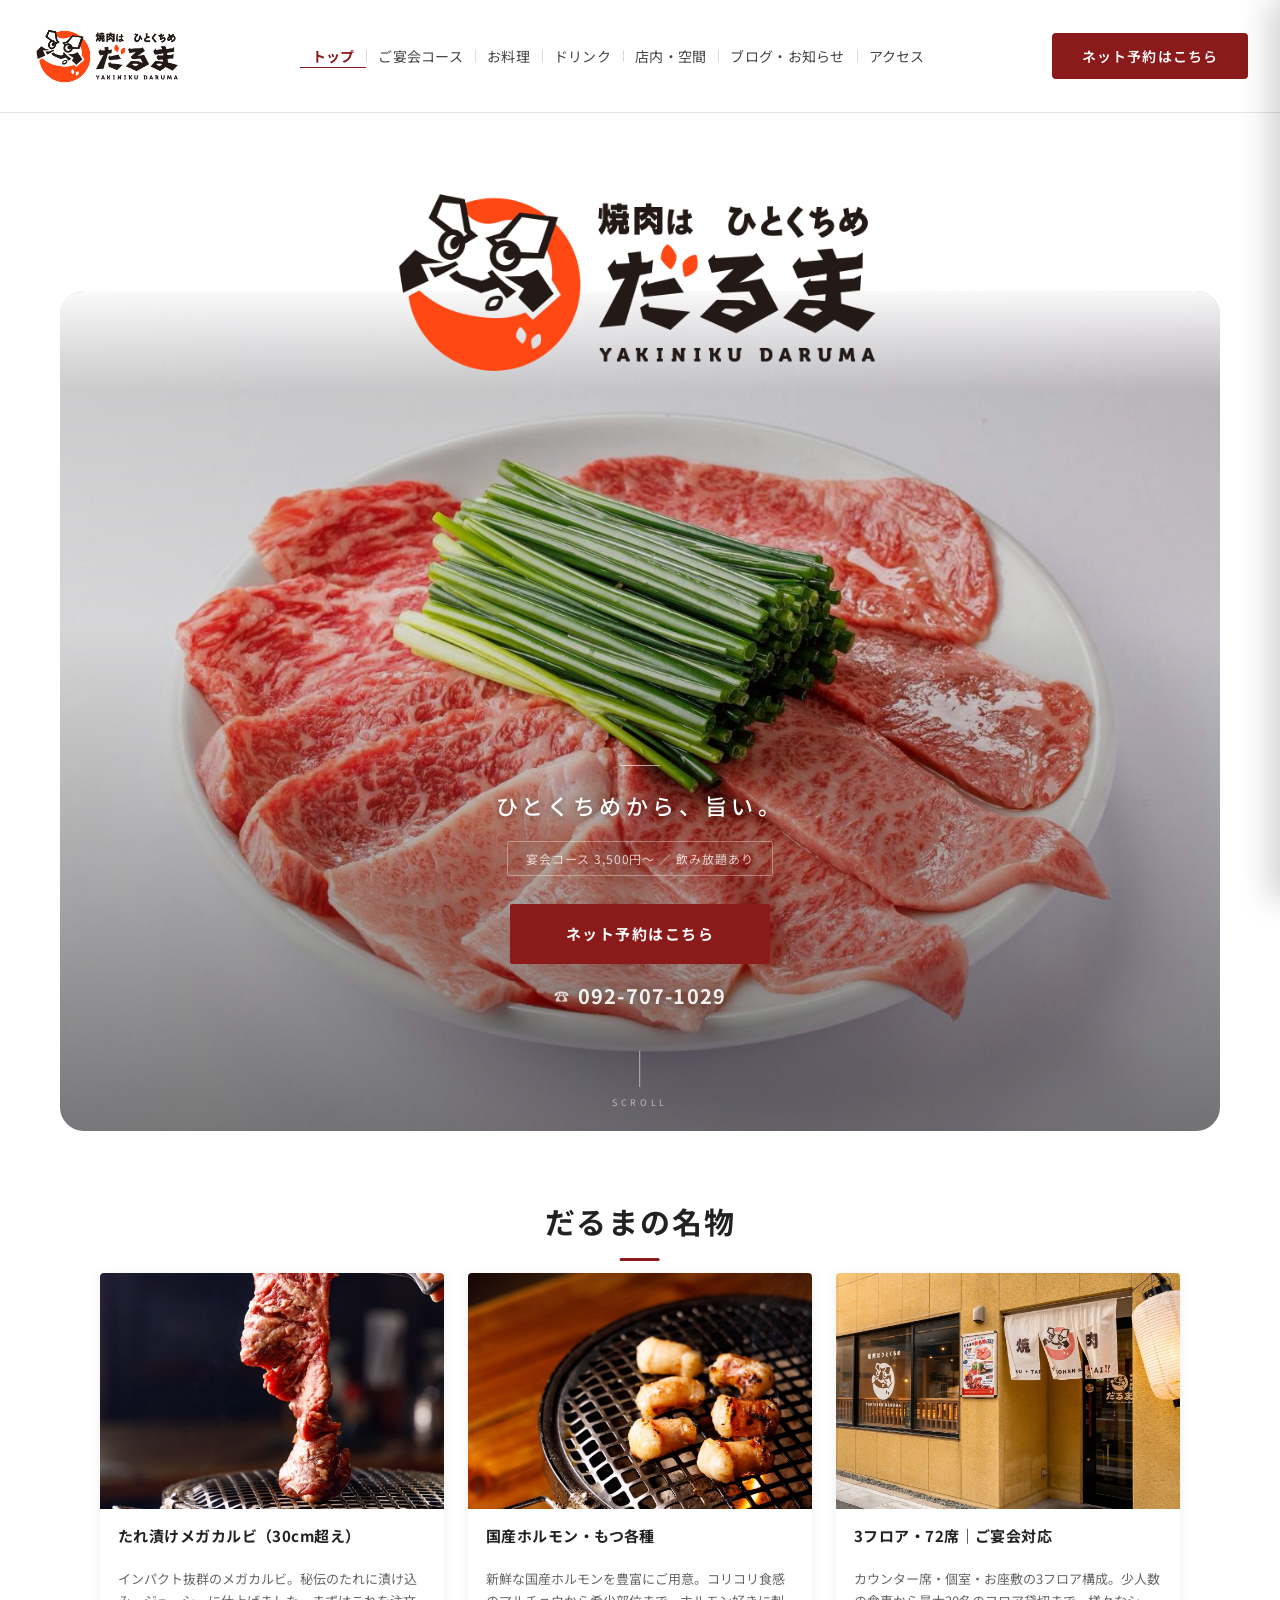
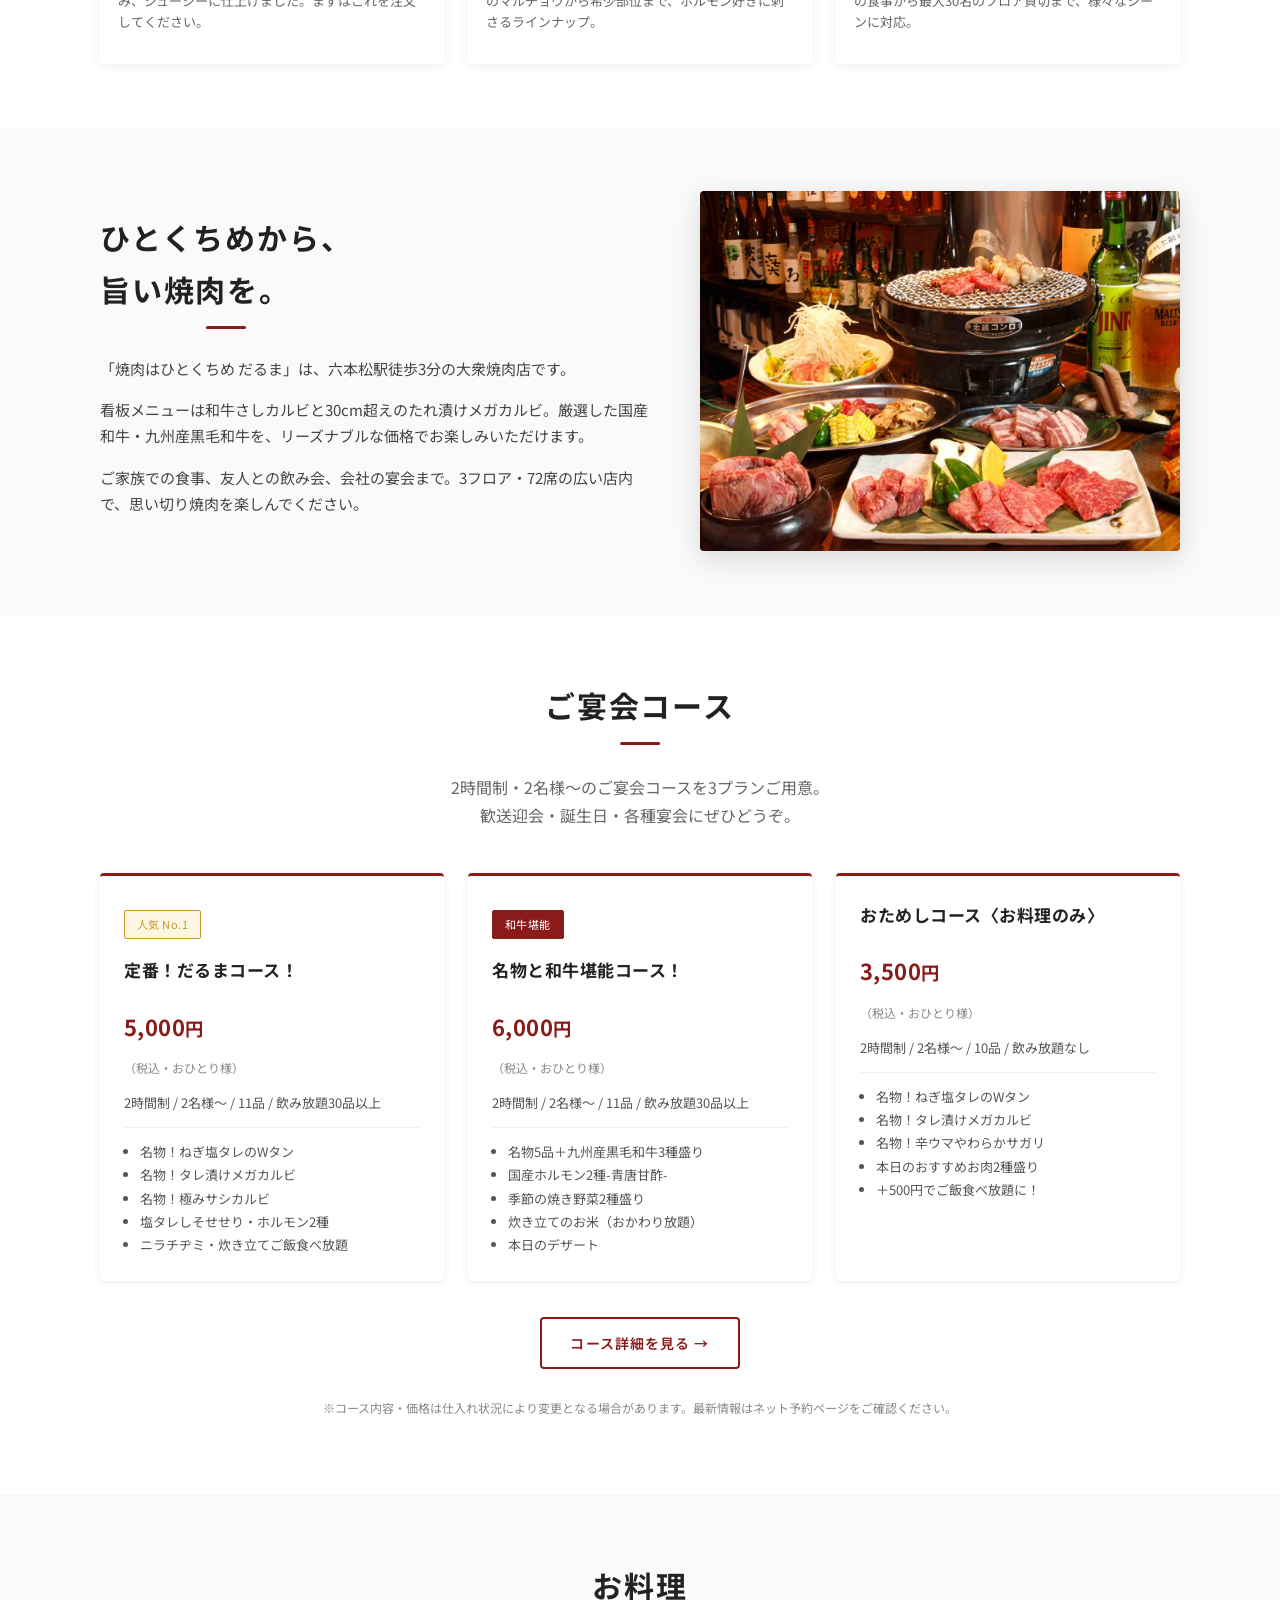
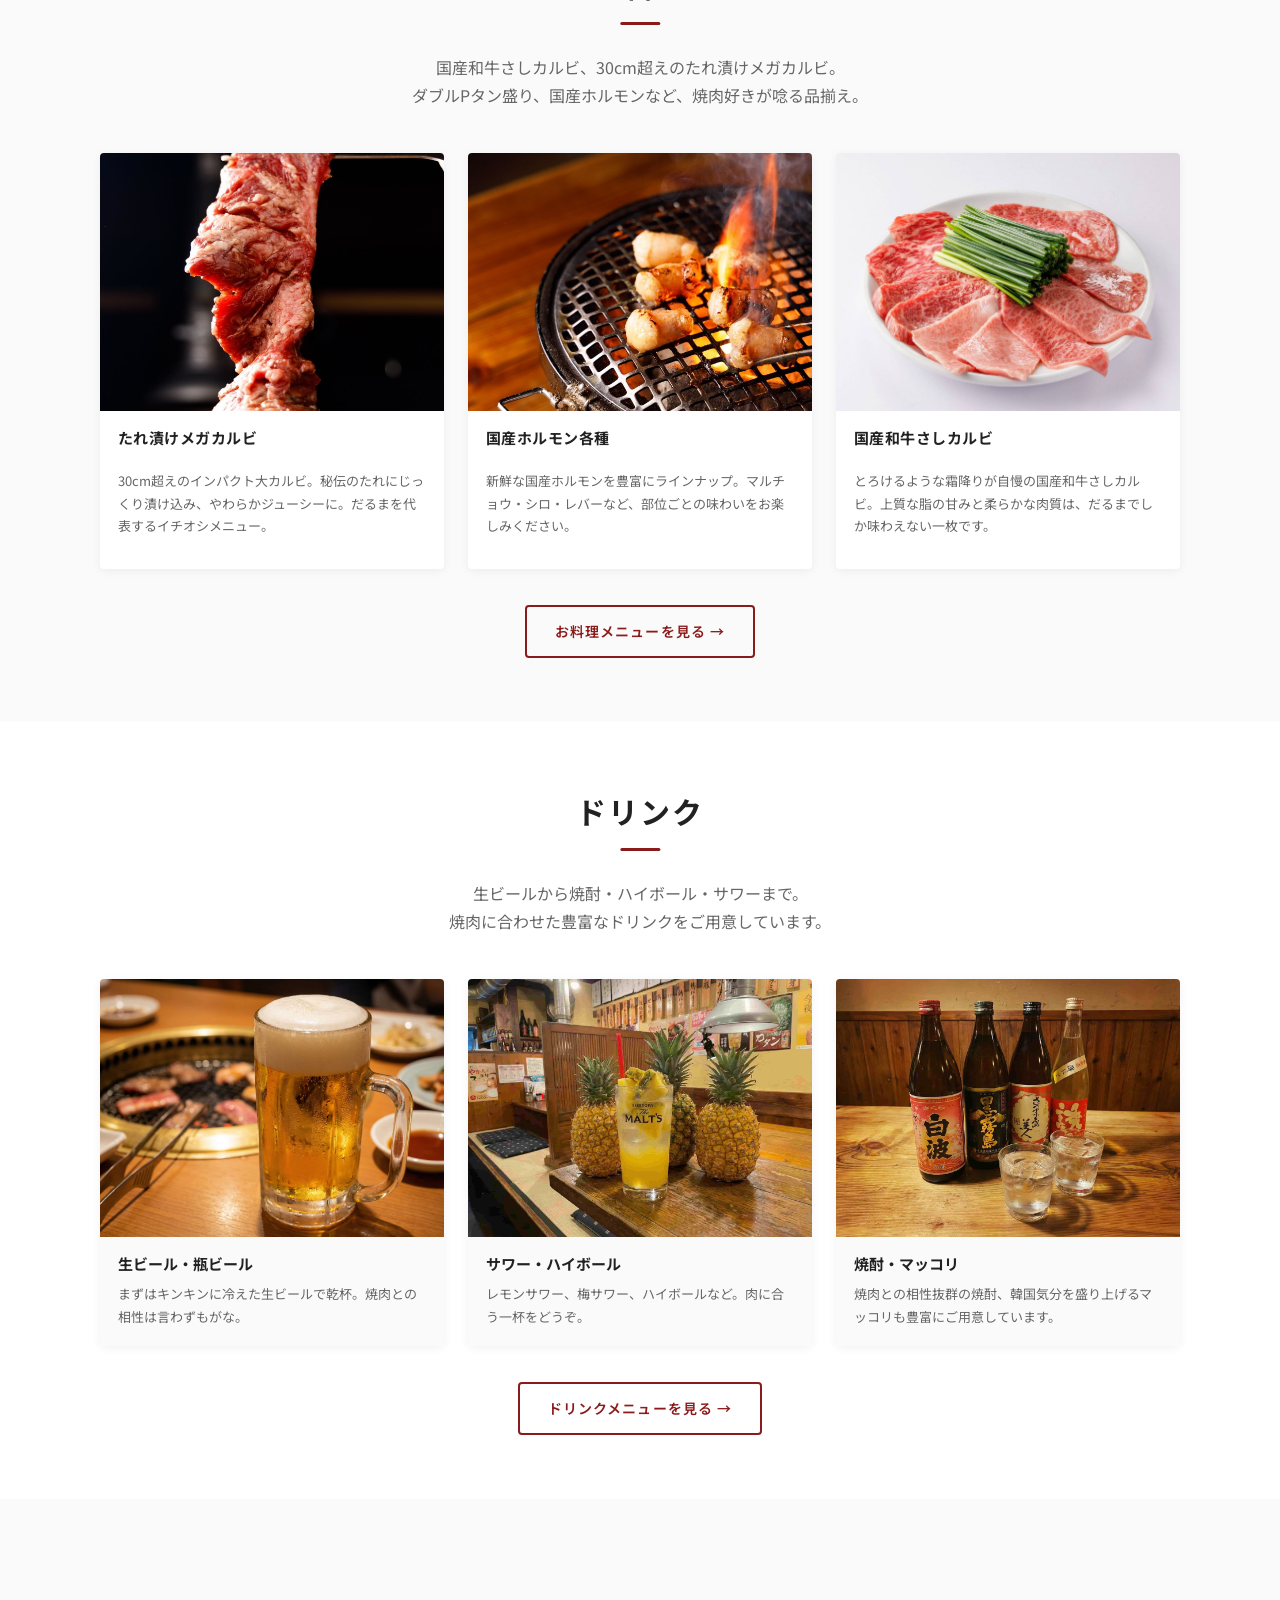
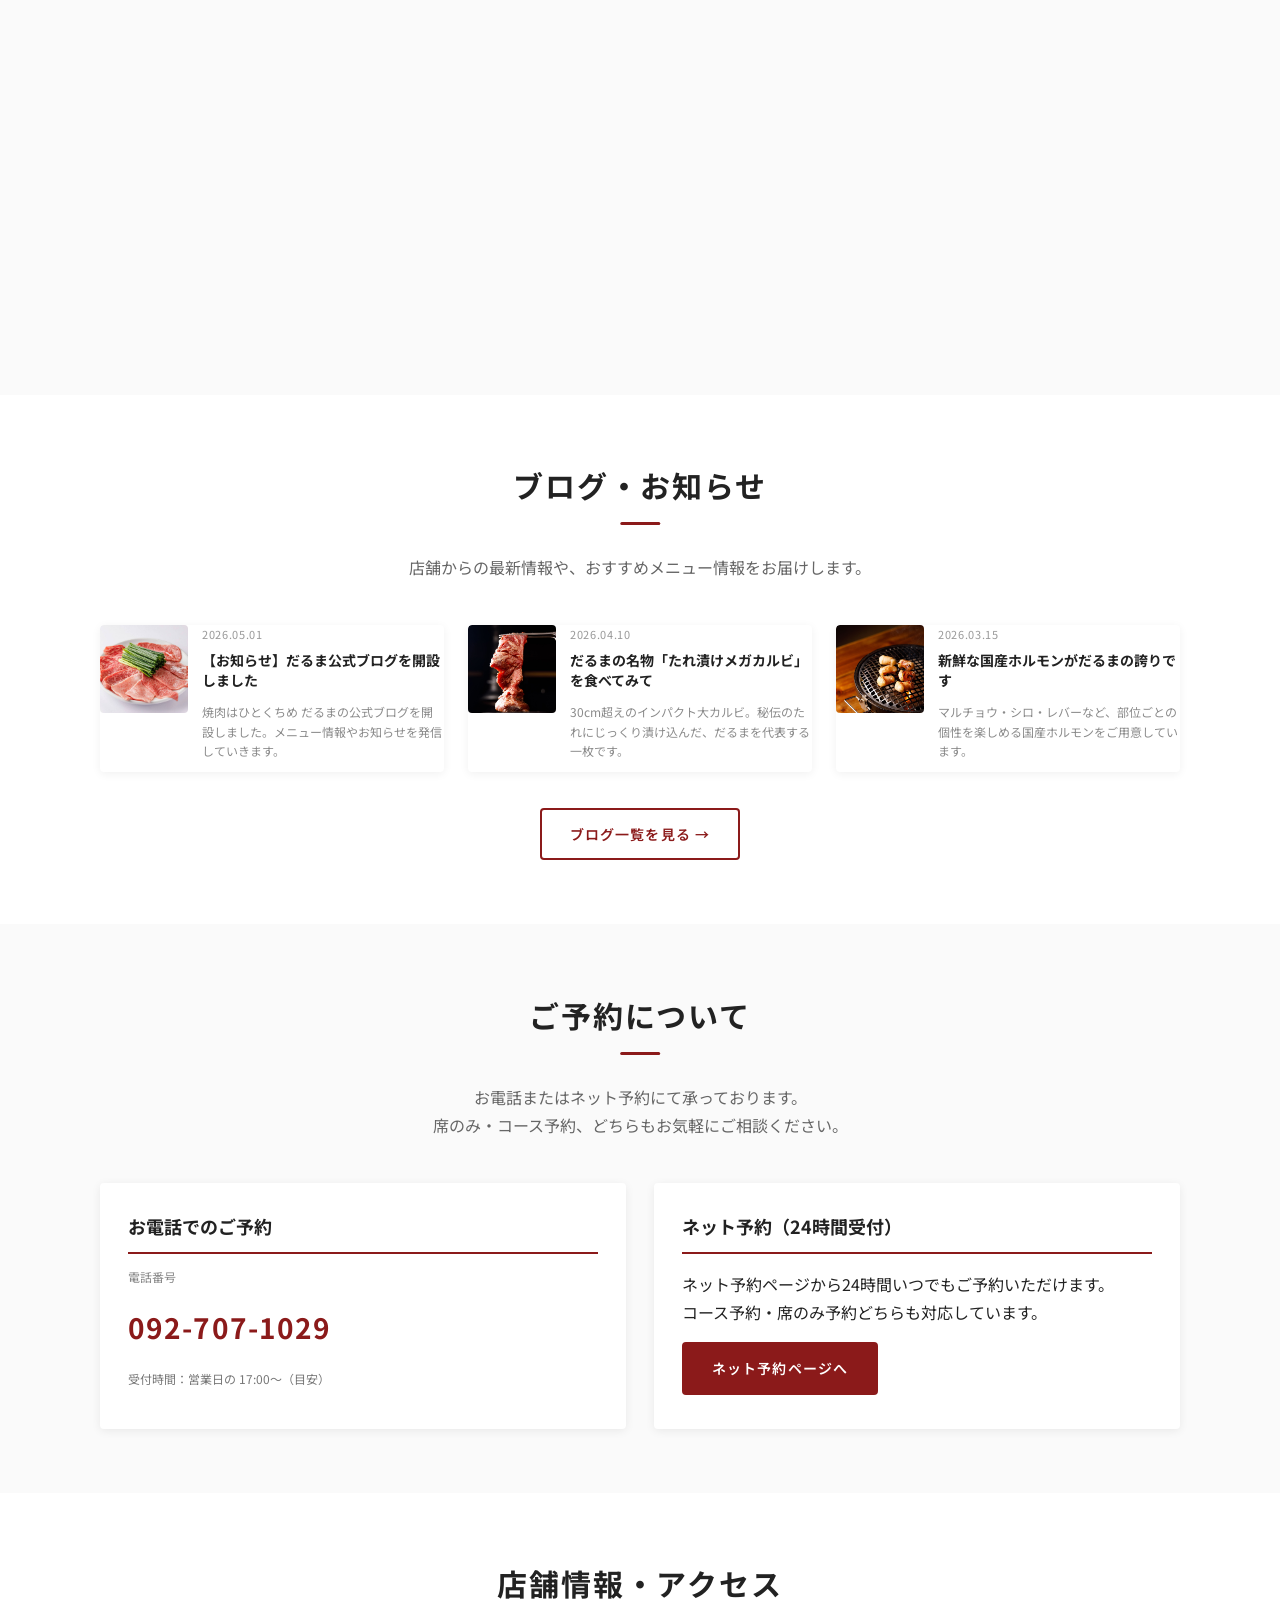
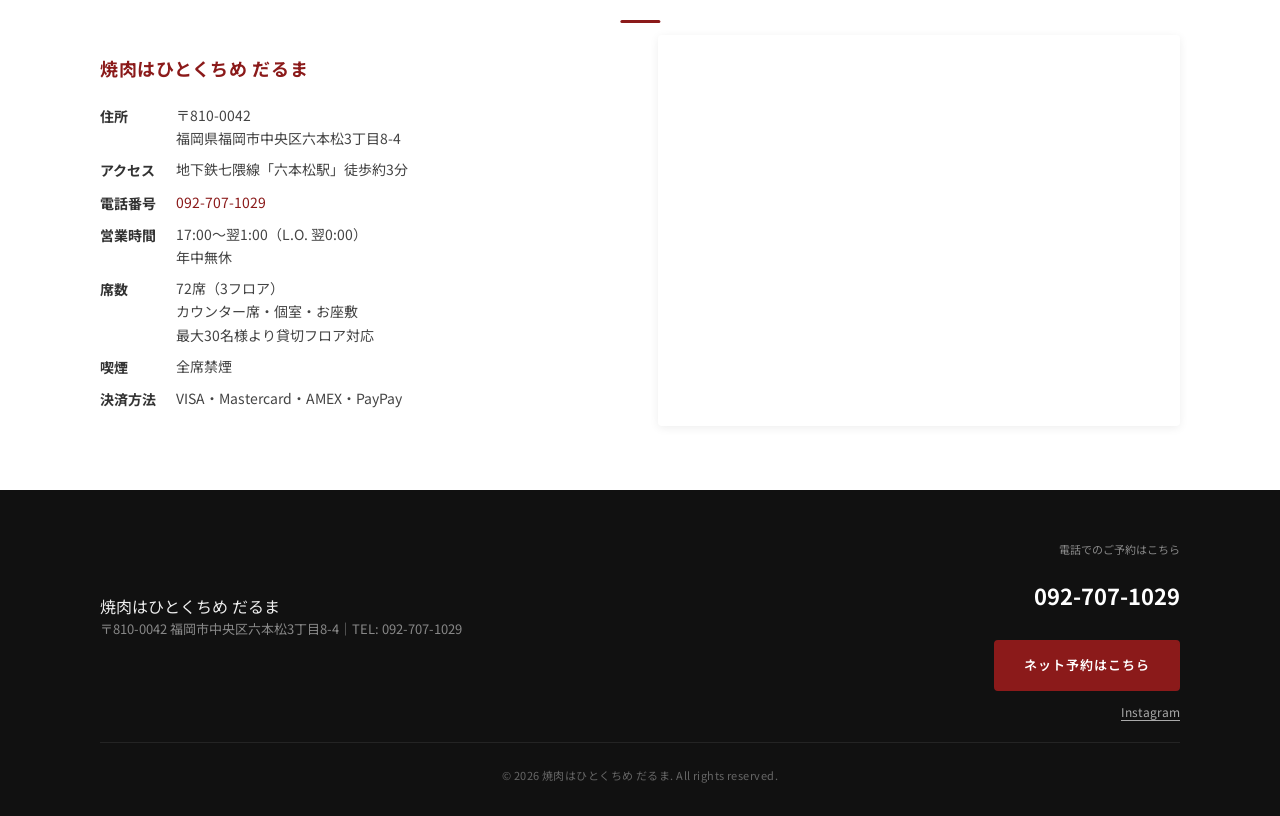
==== commit 88e934bd: "AEO強化：FAQを6問→10問に拡充・BreadcrumbList構造化データを追加 Co-Authored-By: Claude Sonnet 4.6 <noreply@anthropic.com" ====
--- a/index.html
+++ b/index.html
@@ -85,7 +85,7 @@
       "name": "予約はできますか？",
       "acceptedAnswer": {
         "@type": "Answer",
-        "text": "はい、ネット予約（Toreta）またはお電話（092-707-1029）にてご予約いただけます。"
+        "text": "はい、ネット予約（Toreta）またはお電話（092-707-1029）にてご予約いただけます。当日のご来店も歓迎していますが、土日・連休は混み合いますので事前のご予約をおすすめします。"
       }
     },
     {
@@ -93,15 +93,15 @@
       "name": "宴会コースはありますか？",
       "acceptedAnswer": {
         "@type": "Answer",
-        "text": "はい。3,500円〜のお試しコース、5,000円のだるまコース、6,000円のプレミアム和牛コースをご用意しています。すべて2時間制・2名様〜。"
-      }
-    },
-    {
-      "@type": "Question",
-      "name": "何名まで入れますか？",
-      "acceptedAnswer": {
-        "@type": "Answer",
-        "text": "3フロア合わせて72席ございます。30名様よりフロア貸切にも対応しています。"
+        "text": "はい。3,500円〜のお試しコース（飲み放題なし）、5,000円のだるまコース（飲み放題付き）、6,000円の名物と和牛堪能コース（飲み放題付き）の3プランをご用意しています。すべて2時間制・2名様〜です。"
+      }
+    },
+    {
+      "@type": "Question",
+      "name": "何名まで入れますか？貸切はできますか？",
+      "acceptedAnswer": {
+        "@type": "Answer",
+        "text": "3フロア合わせて72席ございます。30名様よりフロア貸切にも対応しています。貸切のご相談はお電話（092-707-1029）またはネット予約ページよりお問い合わせください。"
       }
     },
     {
@@ -109,8 +109,55 @@
       "name": "駐車場はありますか？",
       "acceptedAnswer": {
         "@type": "Answer",
-        "text": "専用駐車場のご用意はございません。近隣のコインパーキングをご利用ください。"
-      }
+        "text": "専用駐車場のご用意はございません。近隣のコインパーキングをご利用ください。地下鉄七隈線「六本松駅」から徒歩3分と公共交通機関が大変便利です。"
+      }
+    },
+    {
+      "@type": "Question",
+      "name": "子ども連れでも入れますか？",
+      "acceptedAnswer": {
+        "@type": "Answer",
+        "text": "はい、お子様連れも大歓迎です。全席禁煙ですので安心してお越しください。お座敷席もございますので、小さなお子様がいるご家族にもご利用いただきやすい環境です。"
+      }
+    },
+    {
+      "@type": "Question",
+      "name": "支払い方法は何が使えますか？",
+      "acceptedAnswer": {
+        "@type": "Answer",
+        "text": "現金のほか、クレジットカード（VISA・Mastercard等）・PayPayがご利用いただけます。"
+      }
+    },
+    {
+      "@type": "Question",
+      "name": "おすすめメニューは何ですか？",
+      "acceptedAnswer": {
+        "@type": "Answer",
+        "text": "一番人気は「たれ漬けメガカルビ」です。30cm超えのインパクト大サイズで、秘伝のたれに漬け込んだジューシーな一品。また「国産和牛さしカルビ」はとろけるような霜降りが絶品です。ホルモン好きには「国産ホルモン各種」もおすすめ。"
+      }
+    },
+    {
+      "@type": "Question",
+      "name": "ひとりでも入れますか？",
+      "acceptedAnswer": {
+        "@type": "Answer",
+        "text": "もちろんです。おひとり様歓迎です。カウンター席もございますので、気軽にお一人でお立ち寄りください。"
+      }
+    }
+  ]
+}
+</script>
+
+<script type="application/ld+json">
+{
+  "@context": "https://schema.org",
+  "@type": "BreadcrumbList",
+  "itemListElement": [
+    {
+      "@type": "ListItem",
+      "position": 1,
+      "name": "ホーム",
+      "item": "https://yakiniku-daruma.com/"
     }
   ]
 }
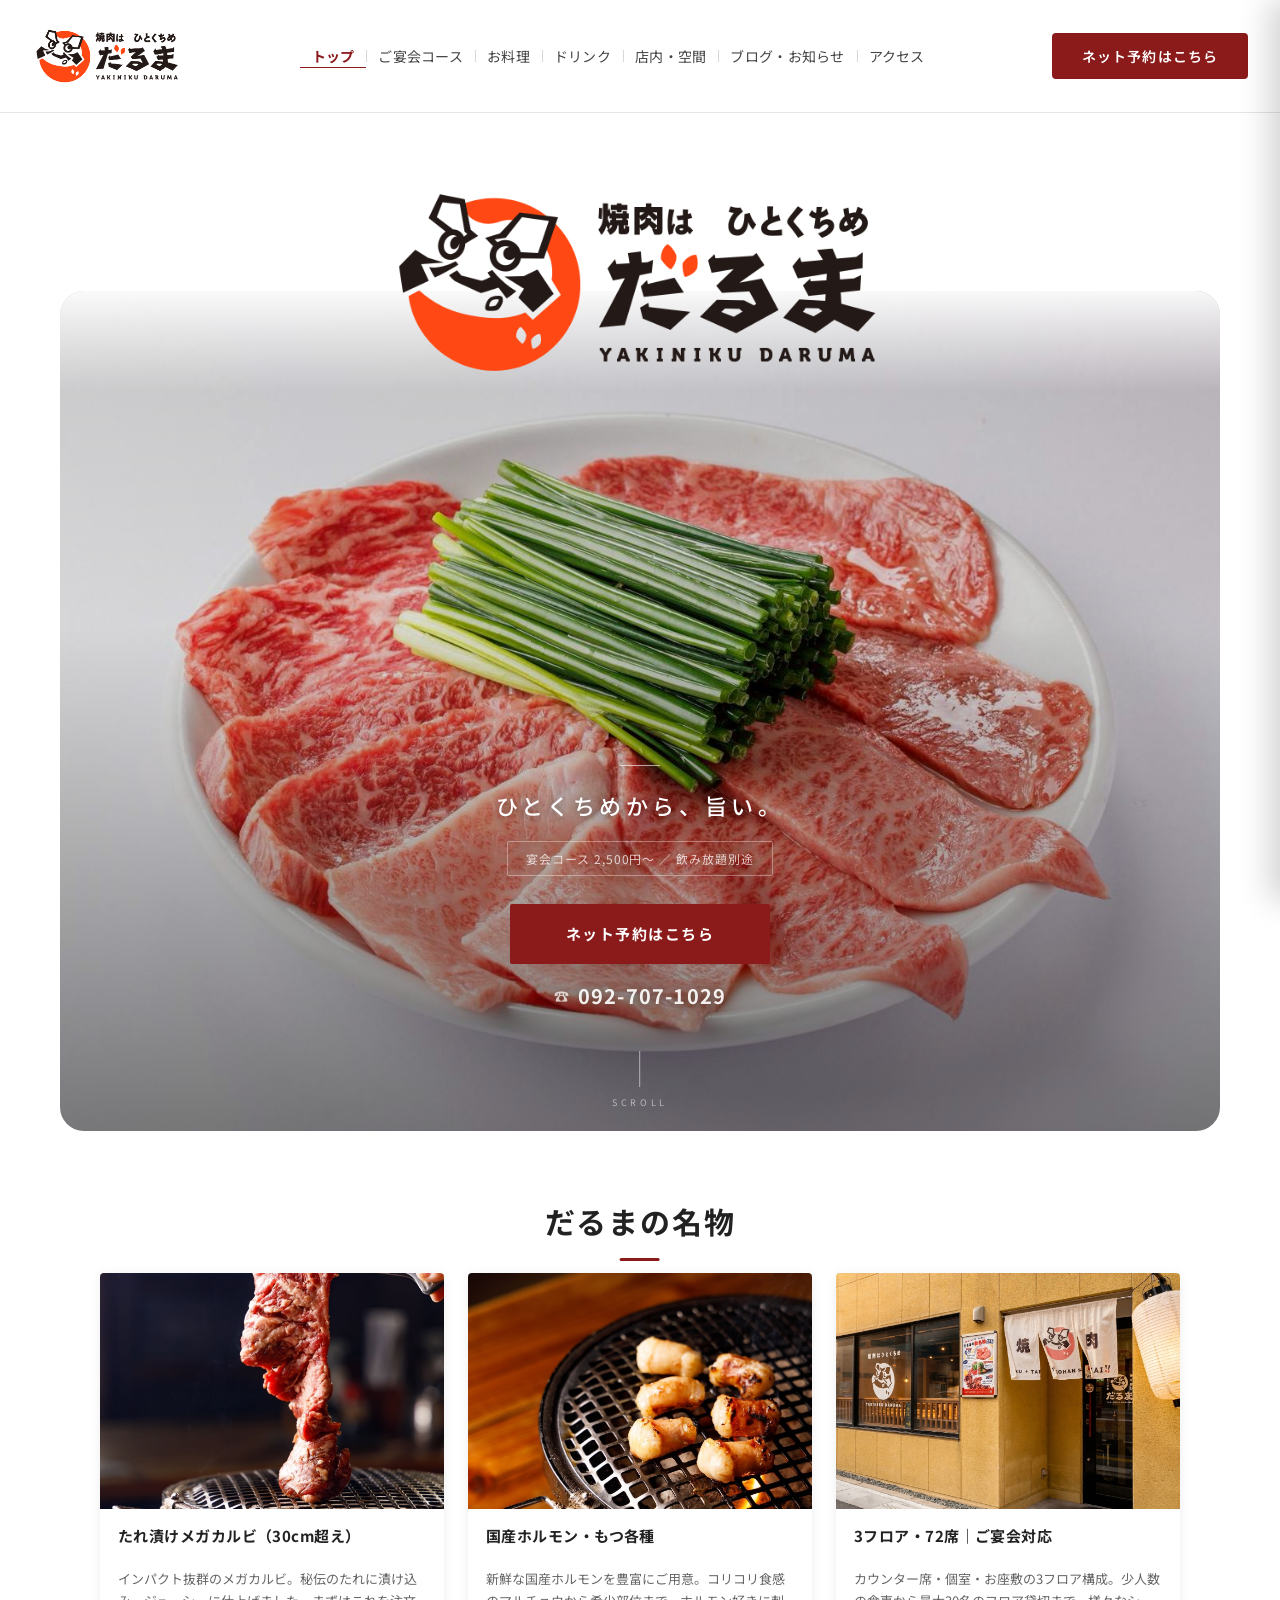
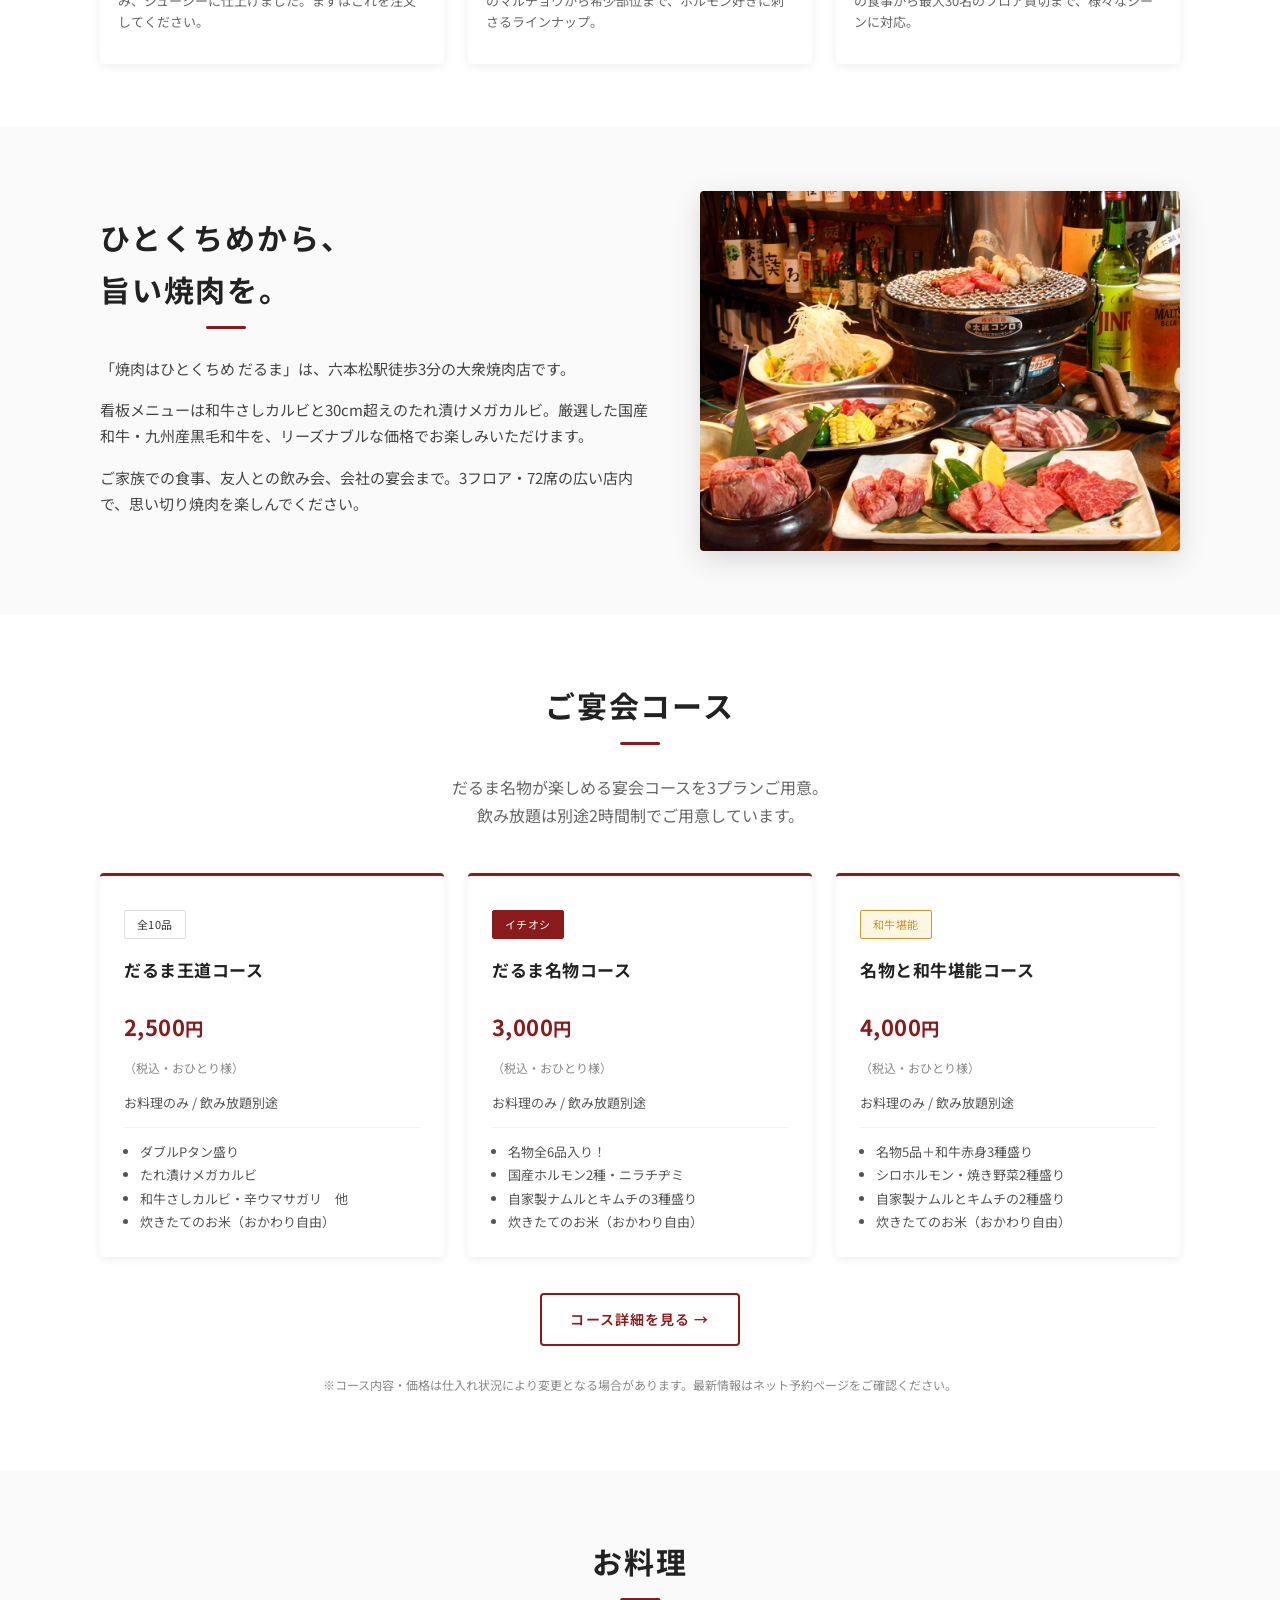
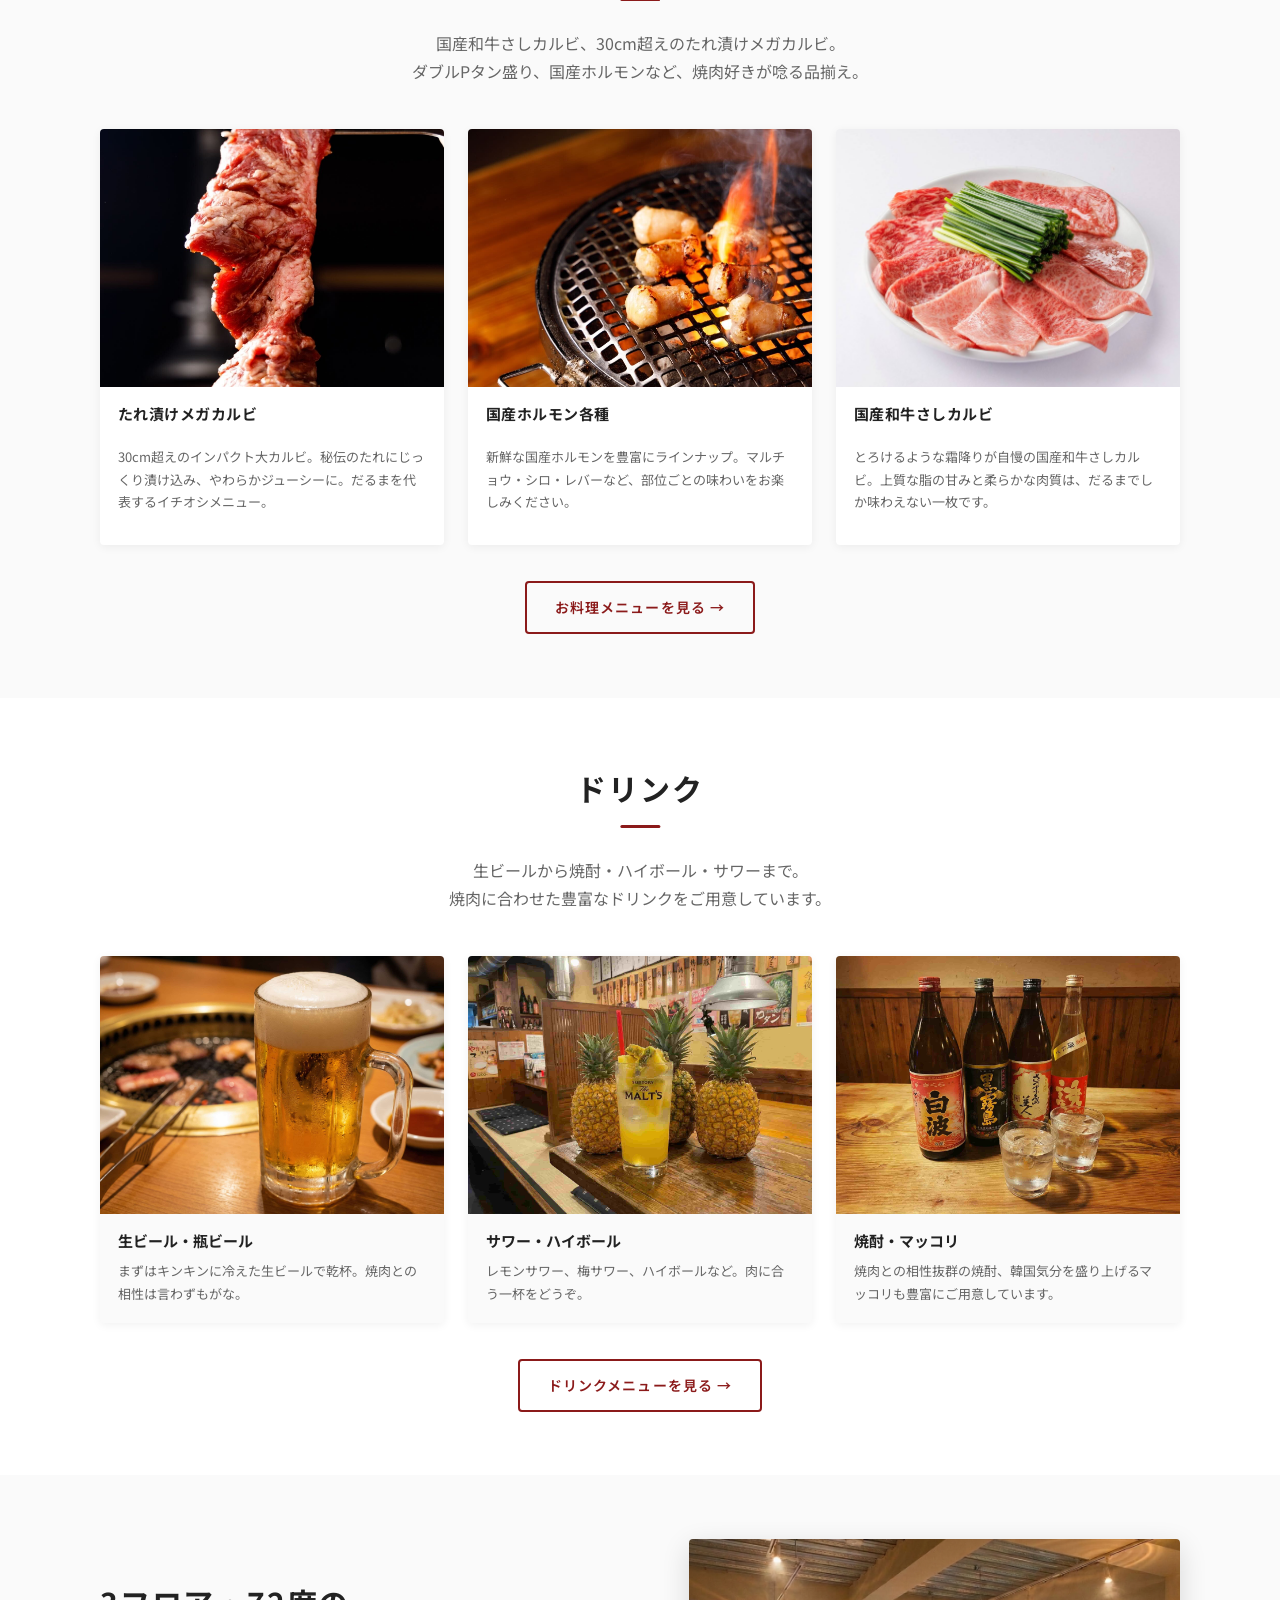
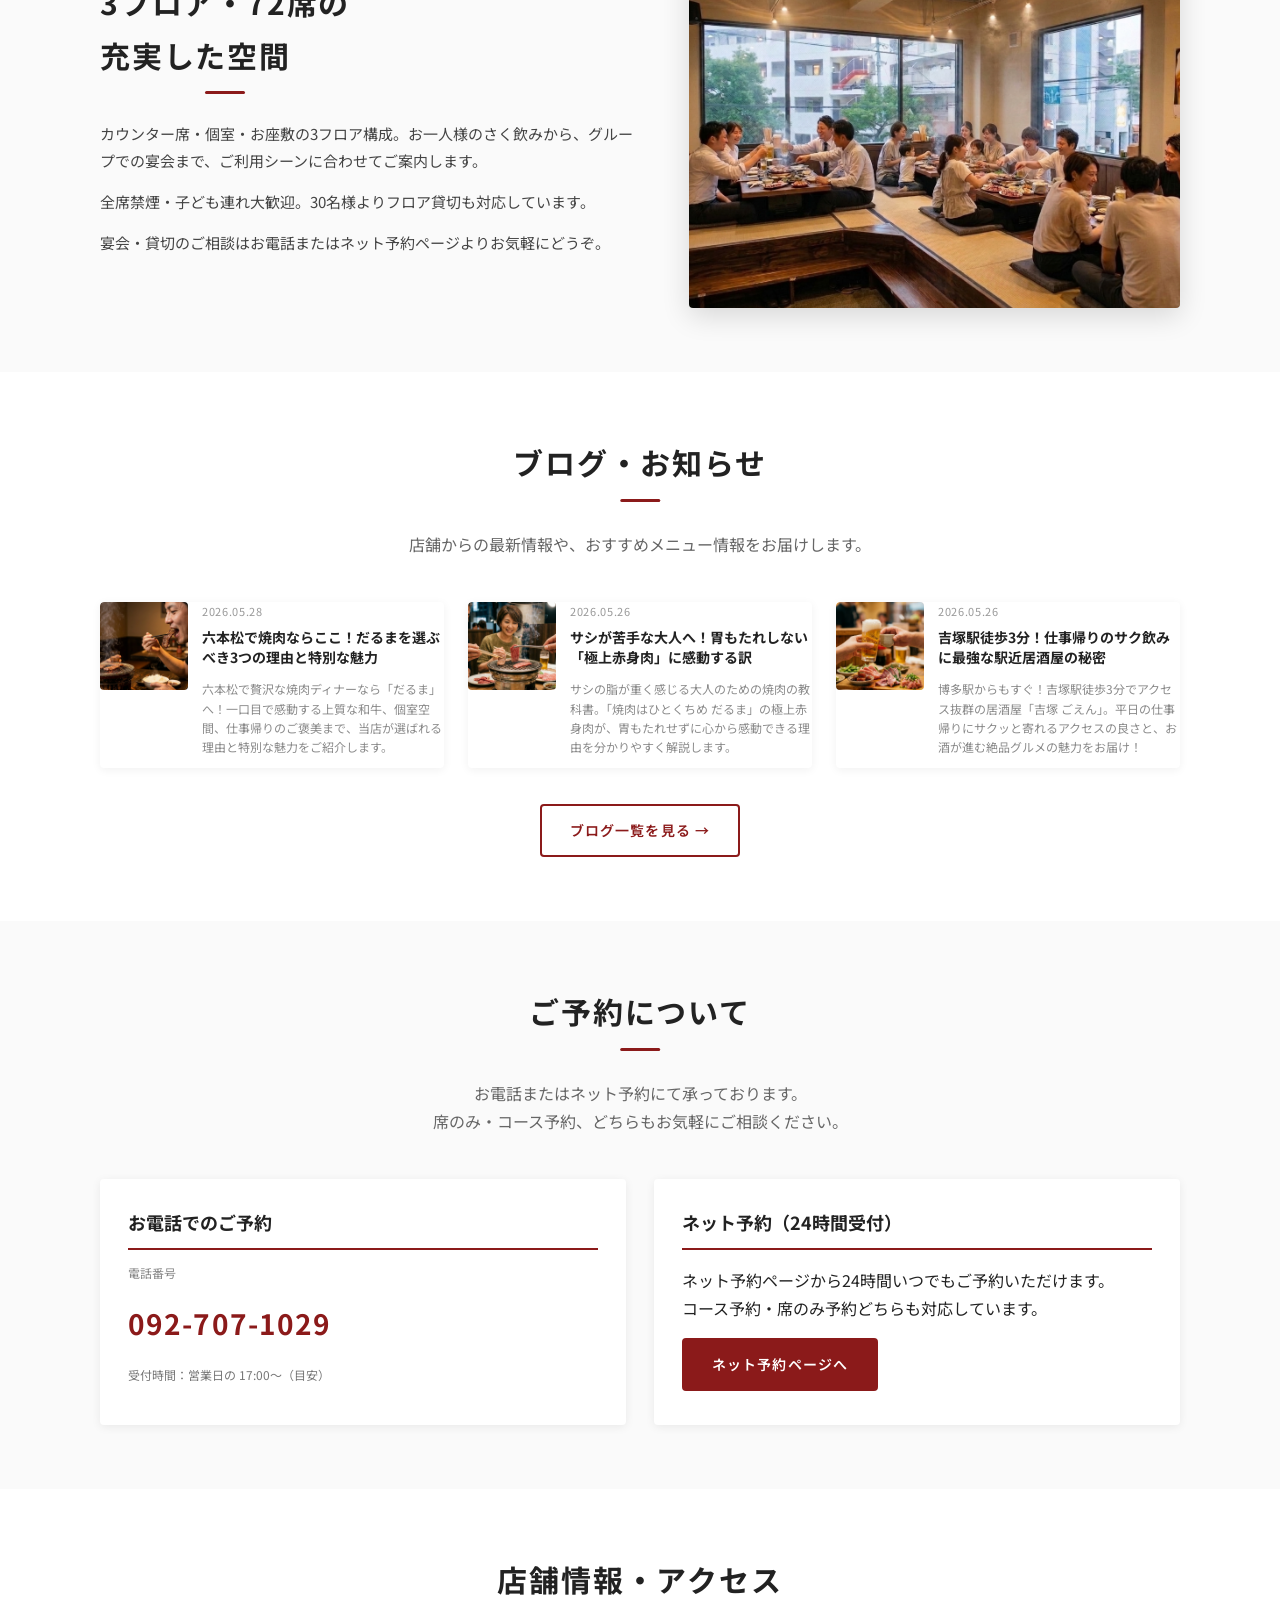
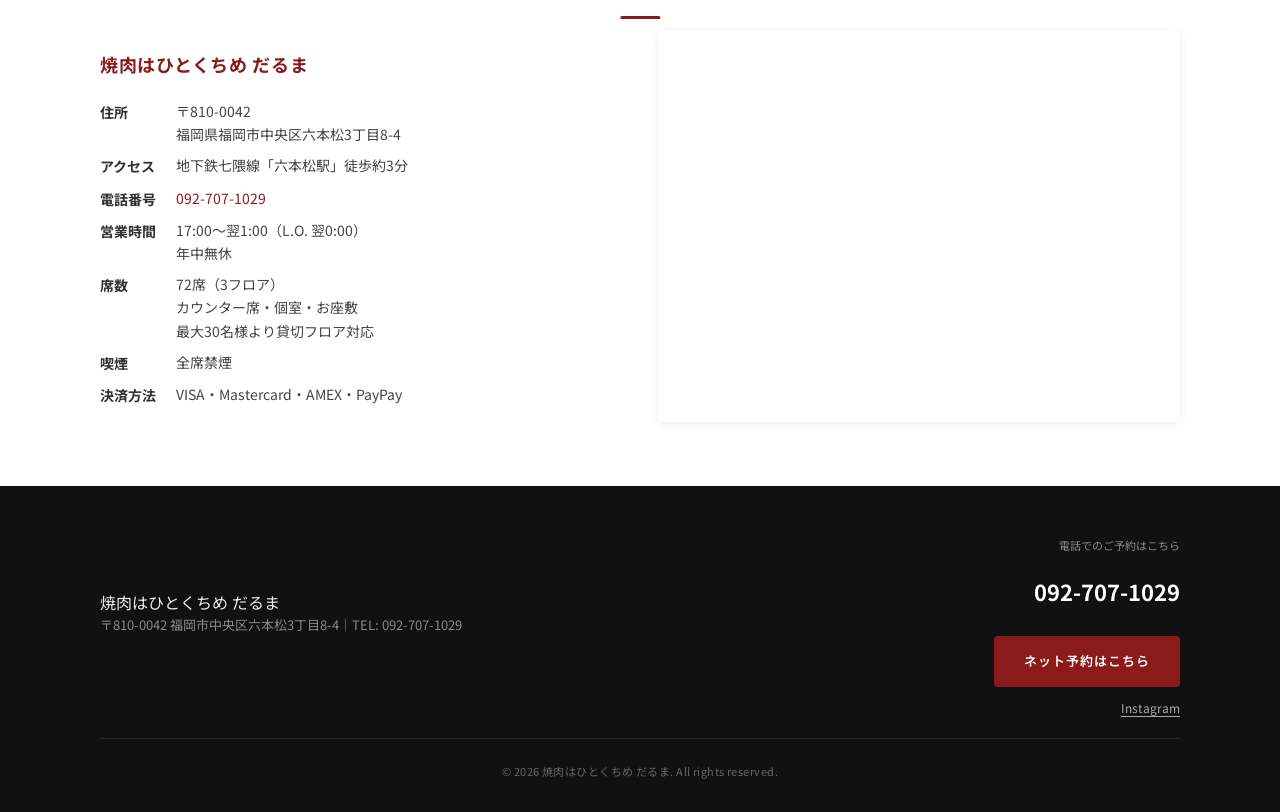
==== commit 9c9097ac: "宴会コースを新内容に全面更新 - 旧3コース（5,000・6,000・3,500円 飲み放題付き）を廃止 - 新3コース：王道2,500円・名物3,000円・和牛堪能4,000円（すべてお料理のみ） " ====
--- a/index.html
+++ b/index.html
@@ -93,7 +93,7 @@
       "name": "宴会コースはありますか？",
       "acceptedAnswer": {
         "@type": "Answer",
-        "text": "はい。3,500円〜のお試しコース（飲み放題なし）、5,000円のだるまコース（飲み放題付き）、6,000円の名物と和牛堪能コース（飲み放題付き）の3プランをご用意しています。すべて2時間制・2名様〜です。"
+        "text": "はい。2,500円のだるま王道コース、3,000円のだるま名物コース、4,000円の名物と和牛堪能コースの3プランをご用意しています（すべてお料理のみ）。飲み放題は別途2時間制で承ります。"
       }
     },
     {
@@ -200,7 +200,7 @@
       <div class="hero-visual-content">
         <div class="hero-rule" aria-hidden="true"></div>
         <p class="hero-catch">ひとくちめから、旨い。</p>
-        <p class="hero-badge">宴会コース 3,500円〜 ／ 飲み放題あり</p>
+        <p class="hero-badge">宴会コース 2,500円〜 ／ 飲み放題別途</p>
         <div class="hero-actions">
           <a href="https://yoyaku.toreta.in/hitokuchidaruma/?stamp=homepage"
             target="_blank" rel="noopener" class="hero-btn-reserve">
@@ -264,56 +264,56 @@
     <div class="section-inner">
       <h2 class="section-title">ご宴会コース</h2>
       <p class="section-lead">
-        2時間制・2名様〜のご宴会コースを3プランご用意。<br>
-        歓送迎会・誕生日・各種宴会にぜひどうぞ。
+        だるま名物が楽しめる宴会コースを3プランご用意。<br>
+        飲み放題は別途2時間制でご用意しています。
       </p>
 
       <div class="course-grid">
         <article class="course-card">
           <div class="course-badges">
-            <span class="badge badge-gold">人気 No.1</span>
+            <span class="badge">全10品</span>
           </div>
-          <h3>定番！だるまコース！</h3>
-          <p class="course-price">5,000<small>円</small></p>
+          <h3>だるま王道コース</h3>
+          <p class="course-price">2,500<small>円</small></p>
           <p class="course-price-note">（税込・おひとり様）</p>
-          <p class="course-lead">2時間制 / 2名様〜 / 11品 / 飲み放題30品以上</p>
+          <p class="course-lead">お料理のみ / 飲み放題別途</p>
           <ul class="course-list">
-            <li>名物！ねぎ塩タレのWタン</li>
-            <li>名物！タレ漬けメガカルビ</li>
-            <li>名物！極みサシカルビ</li>
-            <li>塩タレしそせせり・ホルモン2種</li>
-            <li>ニラチヂミ・炊き立てご飯食べ放題</li>
+            <li>ダブルPタン盛り</li>
+            <li>たれ漬けメガカルビ</li>
+            <li>和牛さしカルビ・辛ウマサガリ　他</li>
+            <li>炊きたてのお米（おかわり自由）</li>
           </ul>
         </article>
 
         <article class="course-card">
           <div class="course-badges">
-            <span class="badge badge-red">和牛堪能</span>
+            <span class="badge badge-red">イチオシ</span>
           </div>
-          <h3>名物と和牛堪能コース！</h3>
-          <p class="course-price">6,000<small>円</small></p>
+          <h3>だるま名物コース</h3>
+          <p class="course-price">3,000<small>円</small></p>
           <p class="course-price-note">（税込・おひとり様）</p>
-          <p class="course-lead">2時間制 / 2名様〜 / 11品 / 飲み放題30品以上</p>
+          <p class="course-lead">お料理のみ / 飲み放題別途</p>
           <ul class="course-list">
-            <li>名物5品＋九州産黒毛和牛3種盛り</li>
-            <li>国産ホルモン2種-青唐甘酢-</li>
-            <li>季節の焼き野菜2種盛り</li>
-            <li>炊き立てのお米（おかわり放題）</li>
-            <li>本日のデザート</li>
+            <li>名物全6品入り！</li>
+            <li>国産ホルモン2種・ニラチヂミ</li>
+            <li>自家製ナムルとキムチの3種盛り</li>
+            <li>炊きたてのお米（おかわり自由）</li>
           </ul>
         </article>
 
         <article class="course-card">
-          <h3>おためしコース〈お料理のみ〉</h3>
-          <p class="course-price">3,500<small>円</small></p>
+          <div class="course-badges">
+            <span class="badge badge-gold">和牛堪能</span>
+          </div>
+          <h3>名物と和牛堪能コース</h3>
+          <p class="course-price">4,000<small>円</small></p>
           <p class="course-price-note">（税込・おひとり様）</p>
-          <p class="course-lead">2時間制 / 2名様〜 / 10品 / 飲み放題なし</p>
+          <p class="course-lead">お料理のみ / 飲み放題別途</p>
           <ul class="course-list">
-            <li>名物！ねぎ塩タレのWタン</li>
-            <li>名物！タレ漬けメガカルビ</li>
-            <li>名物！辛ウマやわらかサガリ</li>
-            <li>本日のおすすめお肉2種盛り</li>
-            <li>＋500円でご飯食べ放題に！</li>
+            <li>名物5品＋和牛赤身3種盛り</li>
+            <li>シロホルモン・焼き野菜2種盛り</li>
+            <li>自家製ナムルとキムチの2種盛り</li>
+            <li>炊きたてのお米（おかわり自由）</li>
           </ul>
         </article>
       </div>
--- a/style.css
+++ b/style.css
@@ -844,6 +844,81 @@
   color: #888;
 }
 
+/* 飲み放題プラン */
+.course-drink-plan {
+  margin-top: 40px;
+  background: #fff8f0;
+  border: 2px solid var(--primary);
+  border-radius: 8px;
+  padding: 28px 32px;
+}
+
+.course-drink-plan h3 {
+  font-size: 18px;
+  font-weight: 700;
+  color: var(--primary);
+  text-align: center;
+  margin-bottom: 20px;
+  letter-spacing: 0.05em;
+}
+
+.course-drink-grid {
+  display: flex;
+  gap: 16px;
+  justify-content: center;
+  flex-wrap: wrap;
+  margin-bottom: 16px;
+}
+
+.course-drink-item {
+  display: flex;
+  flex-direction: column;
+  align-items: center;
+  gap: 6px;
+  background: #fff;
+  border: 1px solid #ddd;
+  border-radius: 6px;
+  padding: 14px 24px;
+  min-width: 140px;
+  text-align: center;
+}
+
+.course-drink-item--alcohol {
+  border-color: var(--primary);
+  background: #fff0e8;
+}
+
+.drink-label {
+  font-size: 13px;
+  color: #555;
+}
+
+.drink-label small {
+  display: block;
+  font-size: 11px;
+  color: #888;
+}
+
+.drink-price {
+  font-size: 22px;
+  font-weight: 700;
+  color: var(--primary);
+}
+
+.course-drink-note {
+  font-size: 12px;
+  color: #888;
+  text-align: center;
+  margin-top: 8px;
+}
+
+@media (max-width: 600px) {
+  .course-drink-plan { padding: 20px 16px; }
+  .course-drink-grid { gap: 10px; }
+  .course-drink-item { min-width: 100px; padding: 12px 14px; }
+  .drink-price { font-size: 18px; }
+}
+
 .course-badges {
   display: flex;
   gap: 8px;
@@ -1759,6 +1834,18 @@
   .header-only-desktop,
   .global-nav.header-only-desktop { display: none; }
 
+  .header-reserve {
+    font-size: 11px;
+    height: 36px;
+    padding: 0 10px;
+    white-space: nowrap;
+    border-radius: 4px;
+    display: flex;
+    align-items: center;
+    justify-content: center;
+    box-sizing: border-box;
+  }
+
   .header-inner { padding: 10px 16px; }
   .site-logo { font-size: 15px; }
 
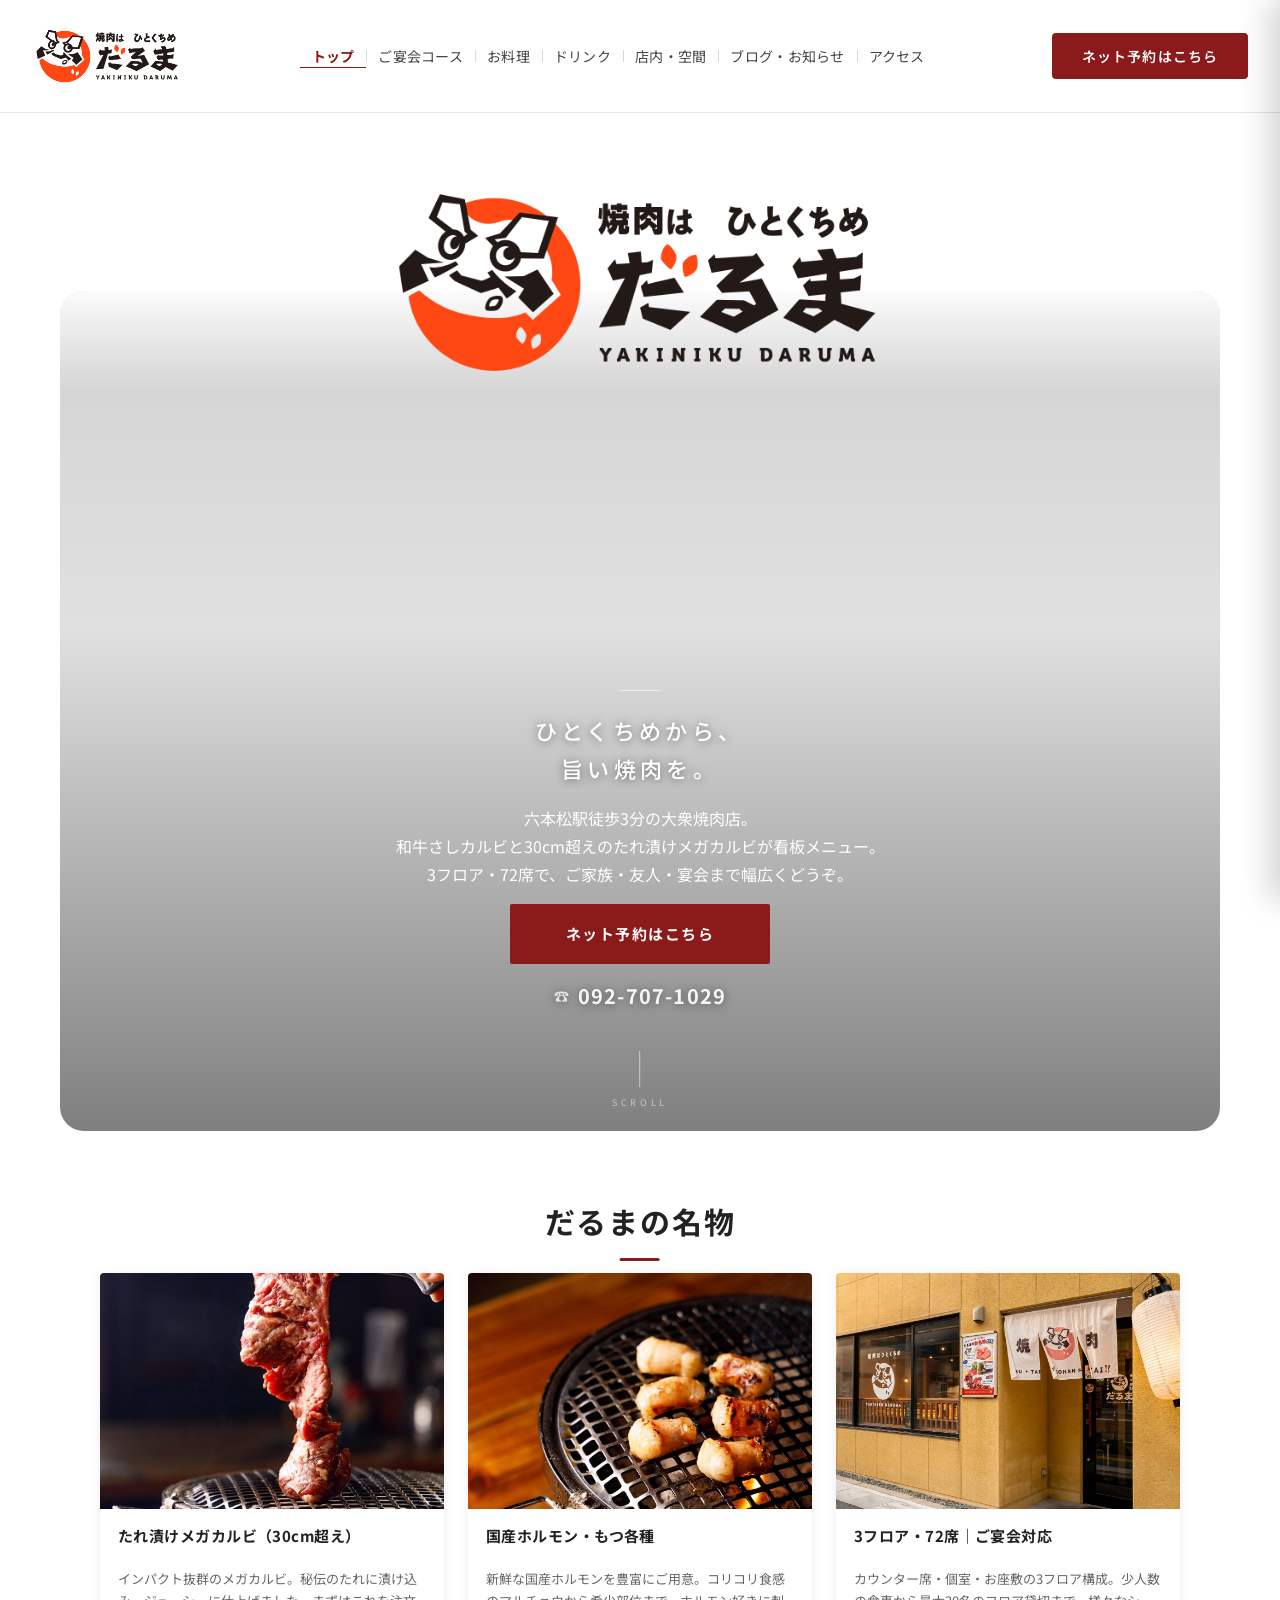
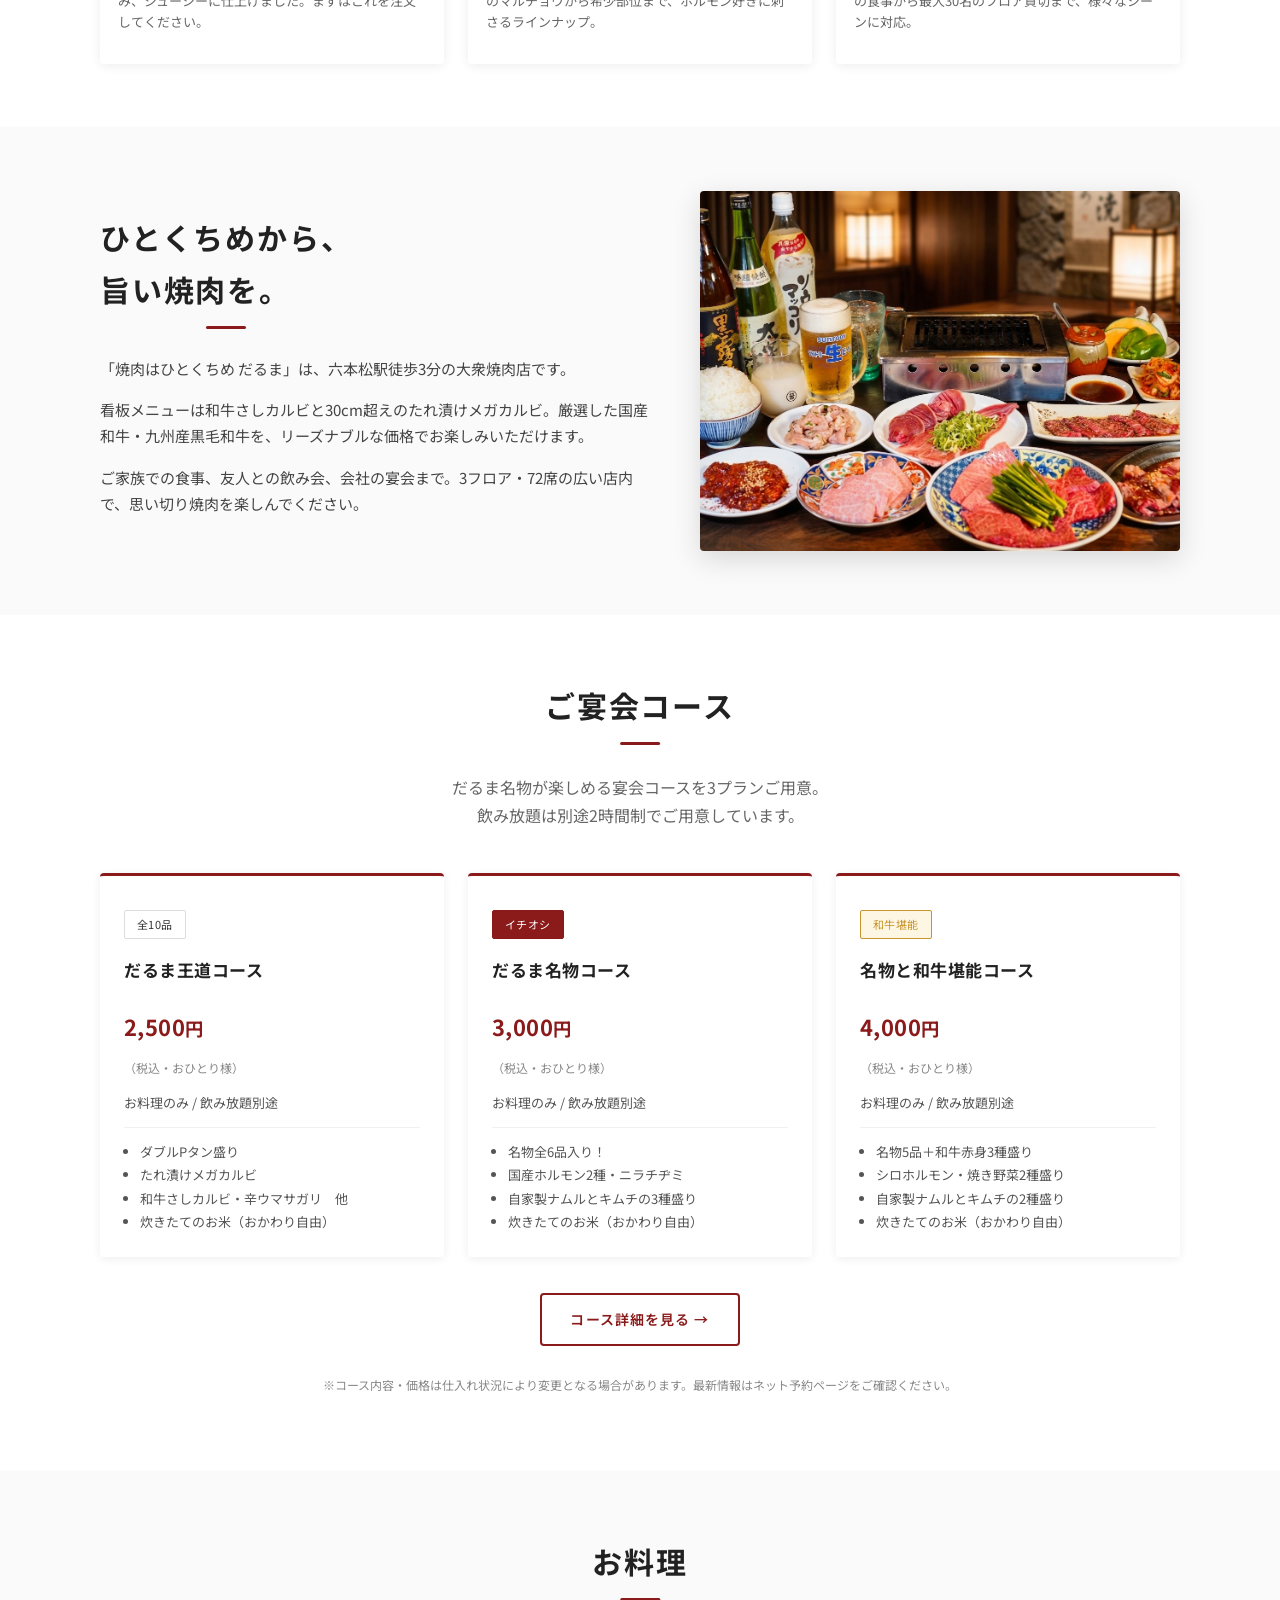
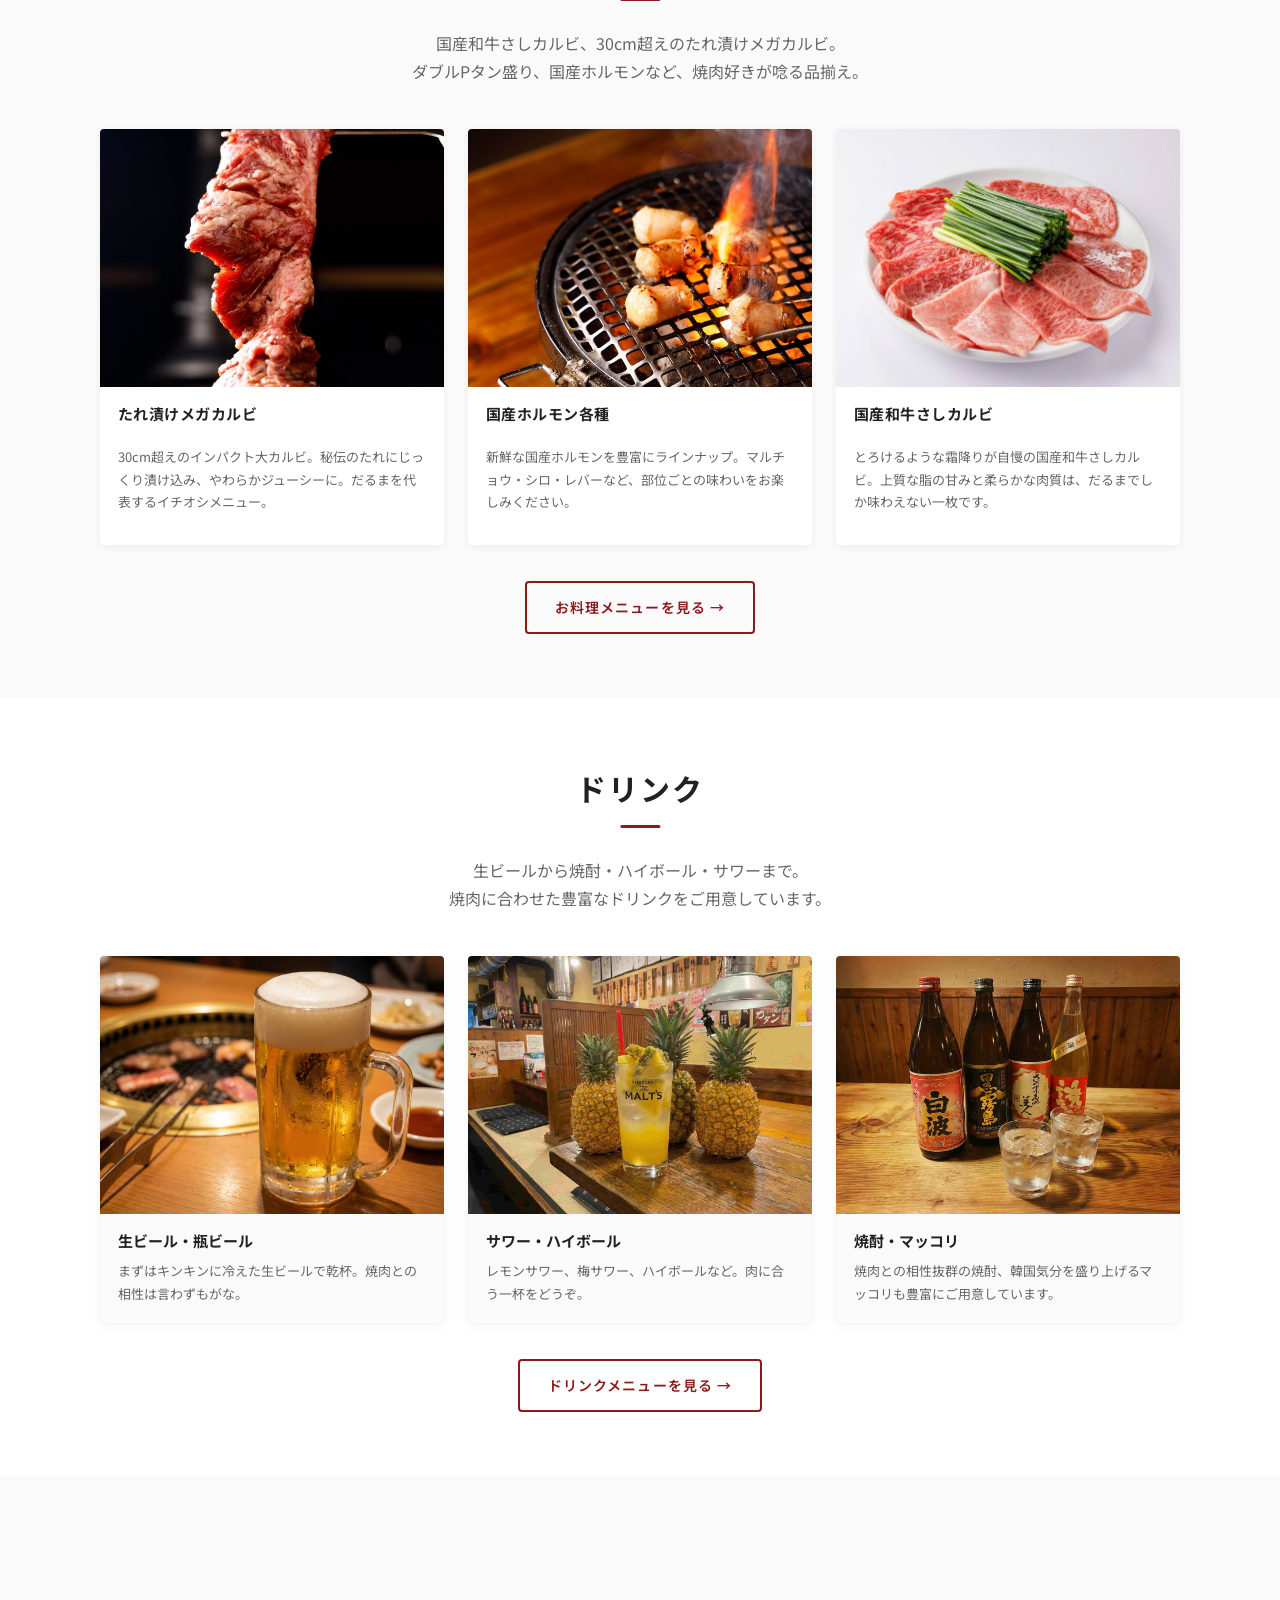
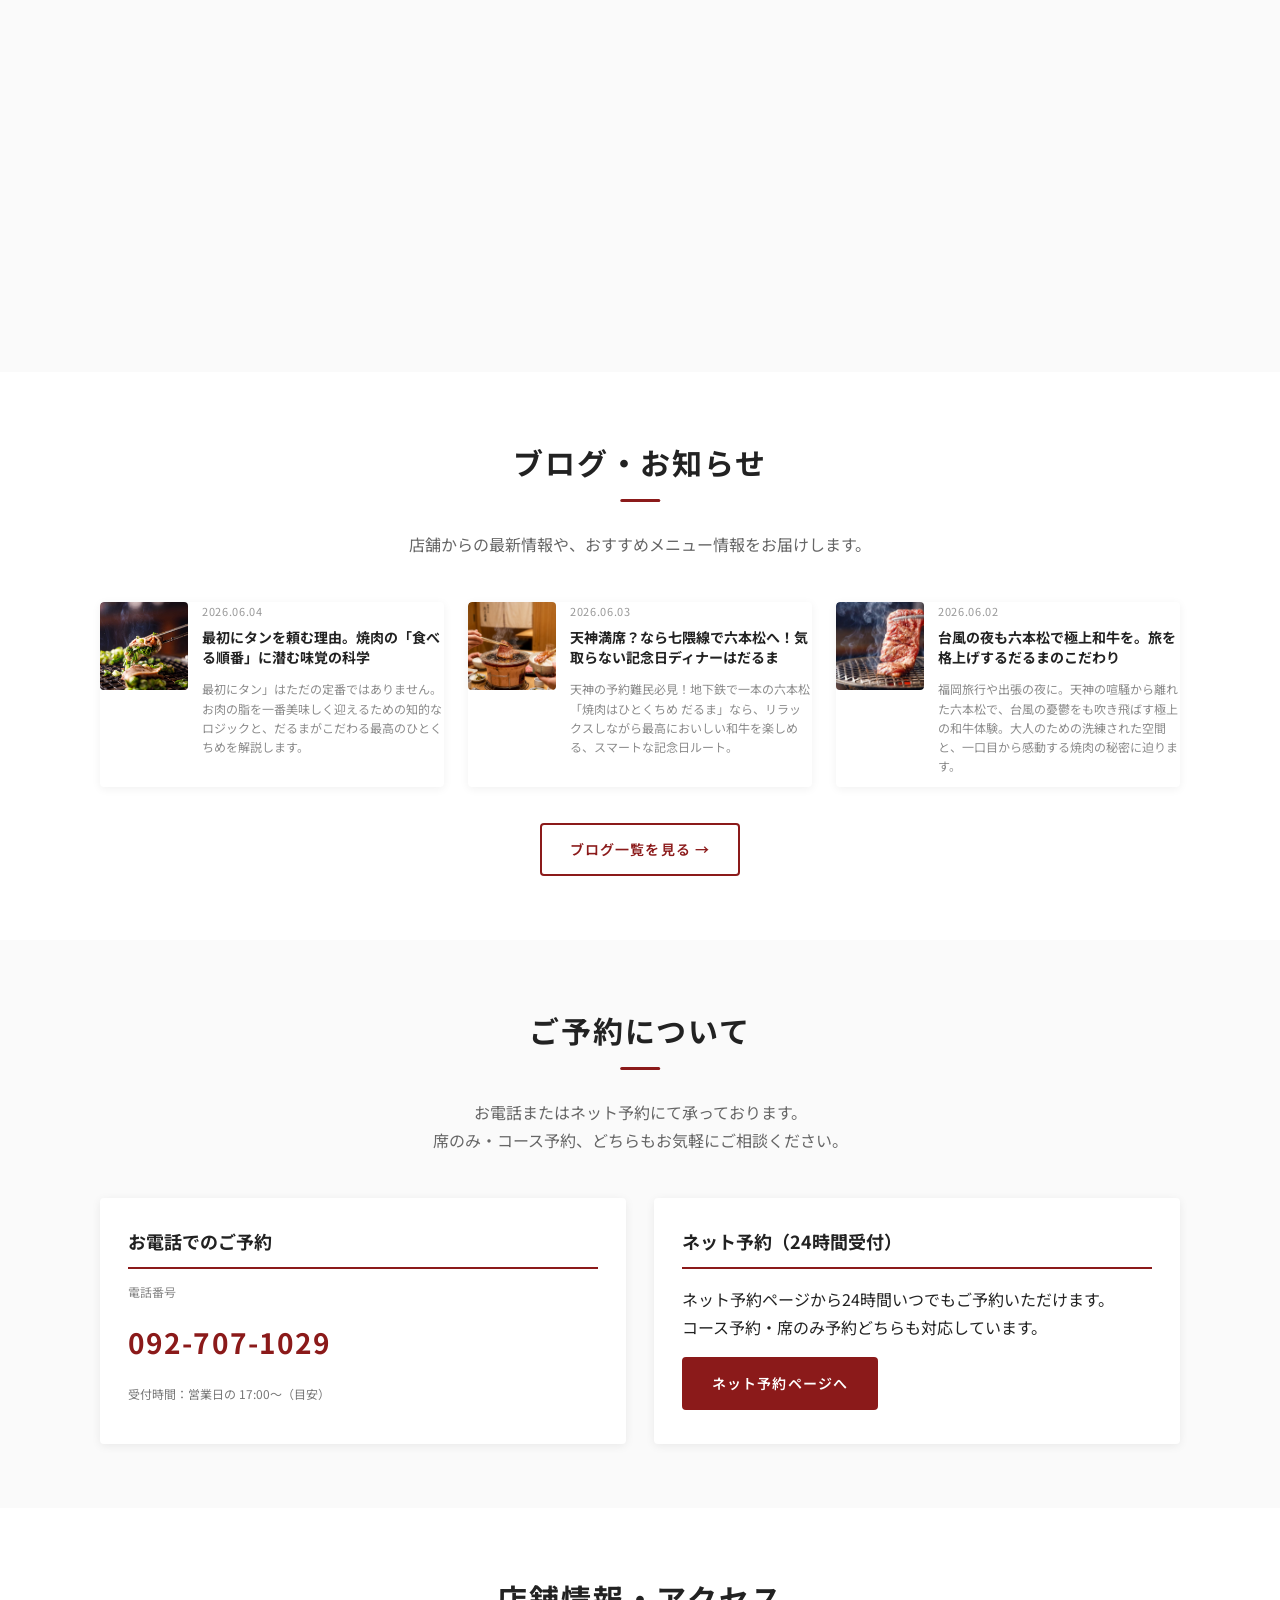
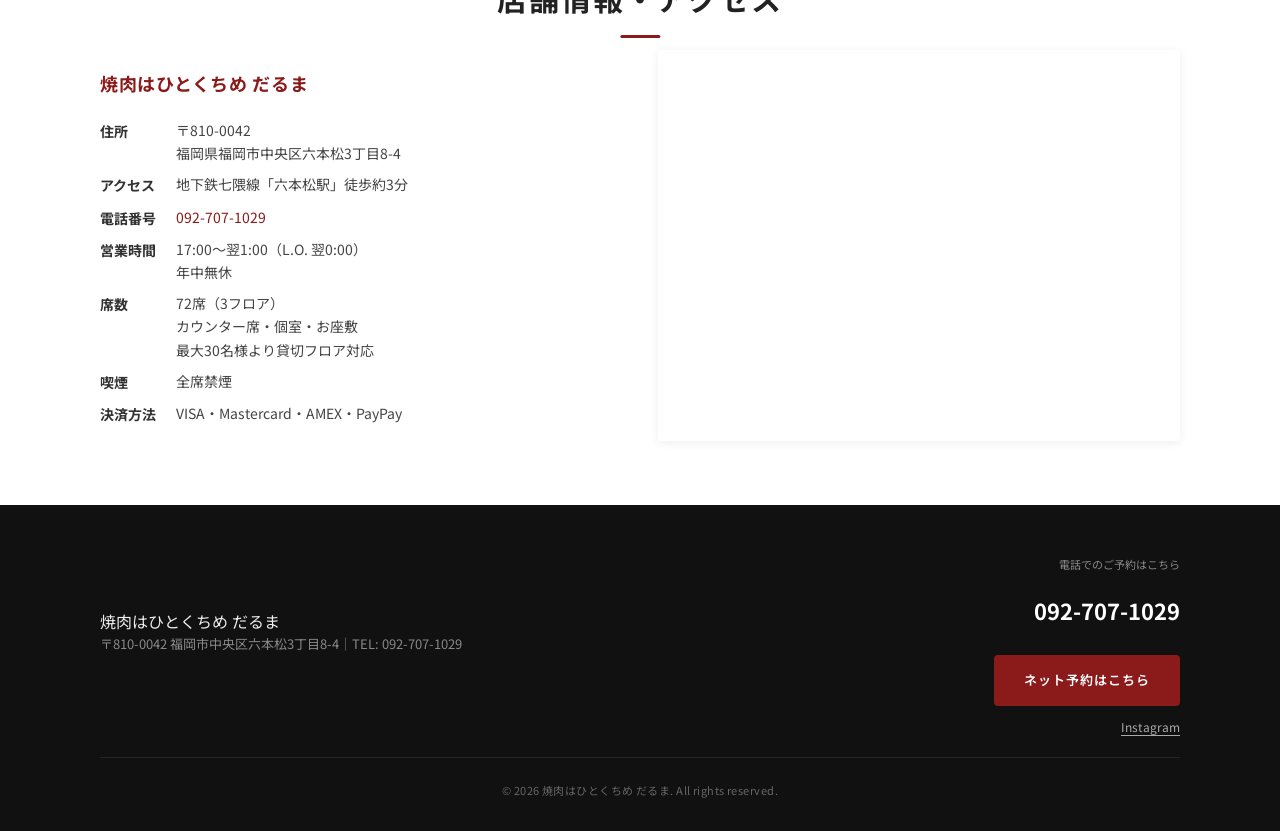
==== commit ef26e771: "コンテンツ全面更新：コース・メニュー・ドリンク情報を実データに差し替え - 宴会コース3プランを正式名称・正確な品目に更新 - お料理メニューを実際のメニュー画像から全カテゴリー転記 - ドリンクメニ" ====
--- a/index.html
+++ b/index.html
@@ -192,15 +192,16 @@
     <!-- ② 画像エリア（ロゴが上部に被さる） -->
     <div class="hero-visual">
       <div class="hero-slides" aria-hidden="true">
-        <div class="hero-slide hero-slide-1 is-active"></div>
+        <div class="hero-slide hero-slide-course is-active"></div>
+        <div class="hero-slide hero-slide-1"></div>
         <div class="hero-slide hero-slide-2"></div>
         <div class="hero-slide hero-slide-3"></div>
       </div>
 
       <div class="hero-visual-content">
         <div class="hero-rule" aria-hidden="true"></div>
-        <p class="hero-catch">ひとくちめから、旨い。</p>
-        <p class="hero-badge">宴会コース 2,500円〜 ／ 飲み放題別途</p>
+        <p class="hero-catch">ひとくちめから、<br>旨い焼肉を。</p>
+        <p class="hero-desc">六本松駅徒歩3分の大衆焼肉店。<br>和牛さしカルビと30cm超えのたれ漬けメガカルビが看板メニュー。<br>3フロア・72席で、ご家族・友人・宴会まで幅広くどうぞ。</p>
         <div class="hero-actions">
           <a href="https://yoyaku.toreta.in/hitokuchidaruma/?stamp=homepage"
             target="_blank" rel="noopener" class="hero-btn-reserve">
--- a/style.css
+++ b/style.css
@@ -760,7 +760,7 @@
   box-shadow: 0 8px 28px rgba(0,0,0,0.14);
 }
 
-.concept-main-image { background-image: url("./images/concept-bunta.jpg"); }
+.concept-main-image { background-image: url("./images/hero-course.jpg"); }
 
 
 /* --------------- course --------------- */
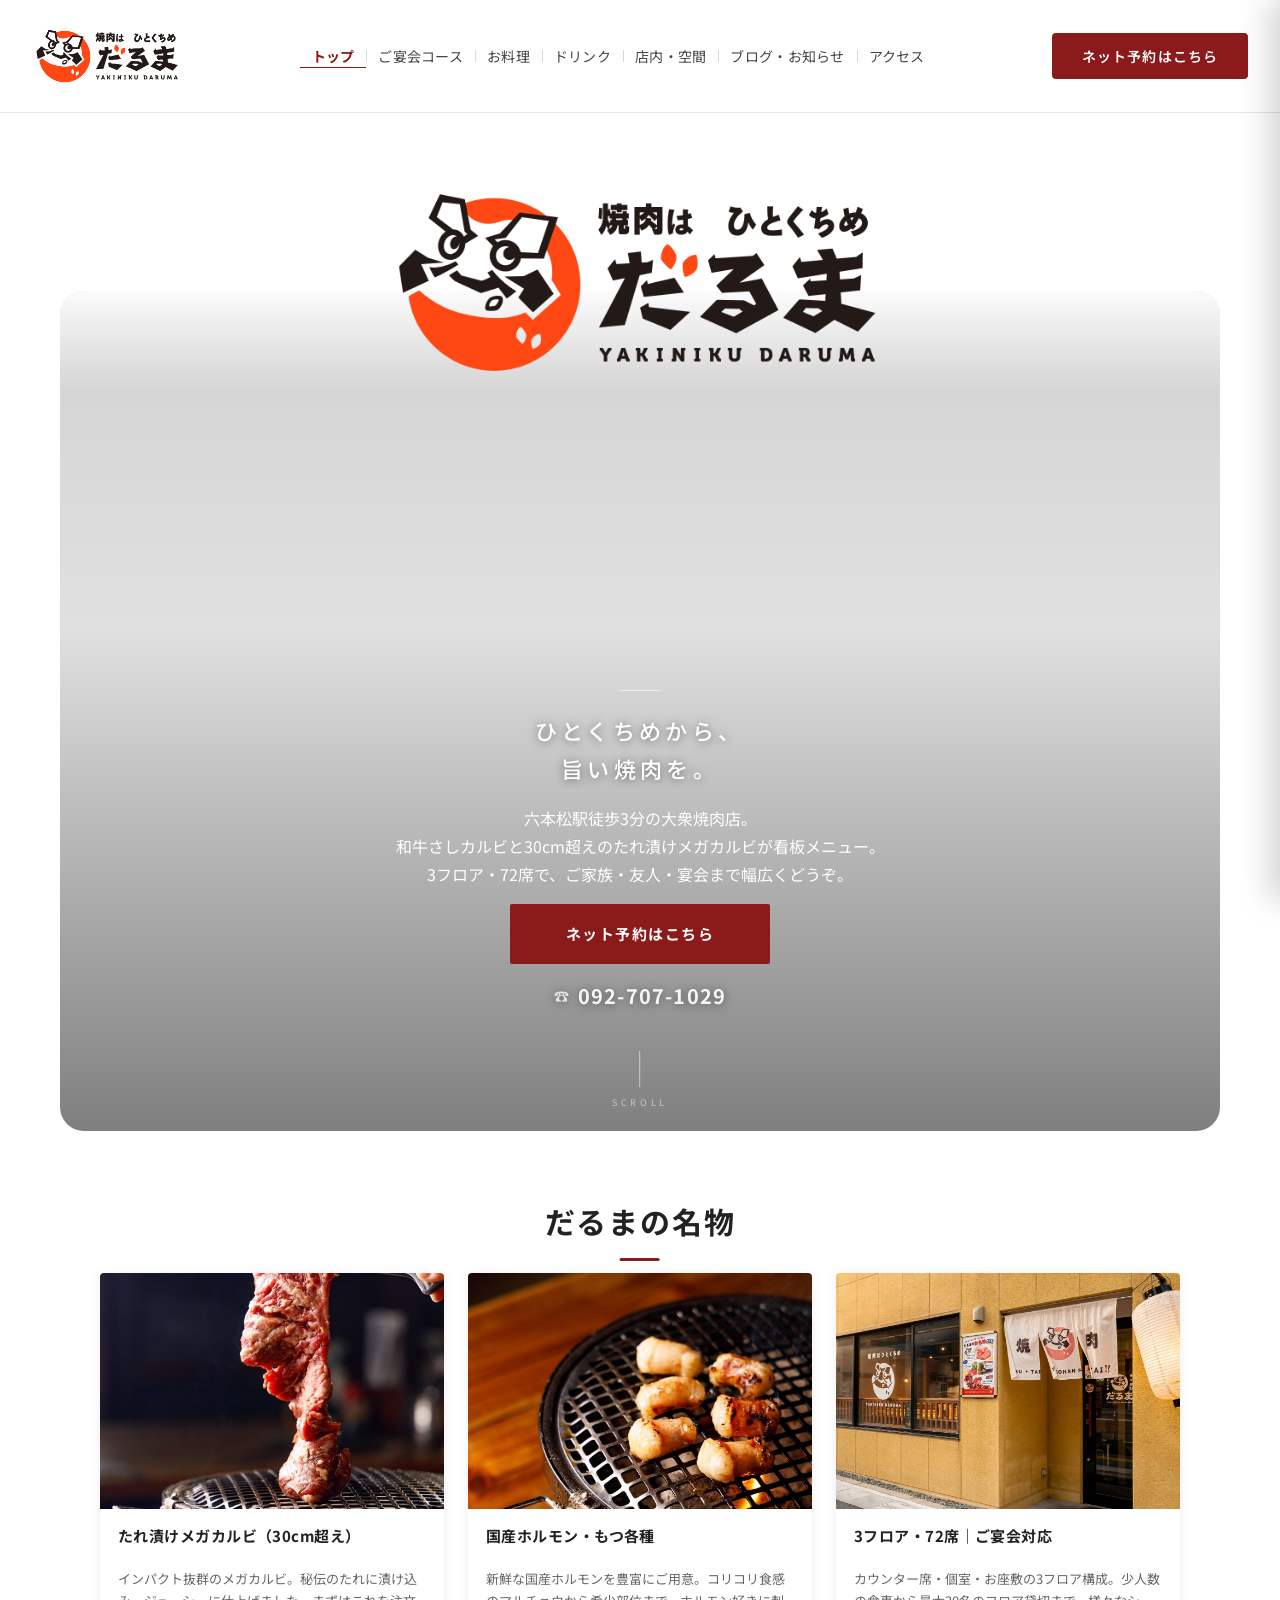
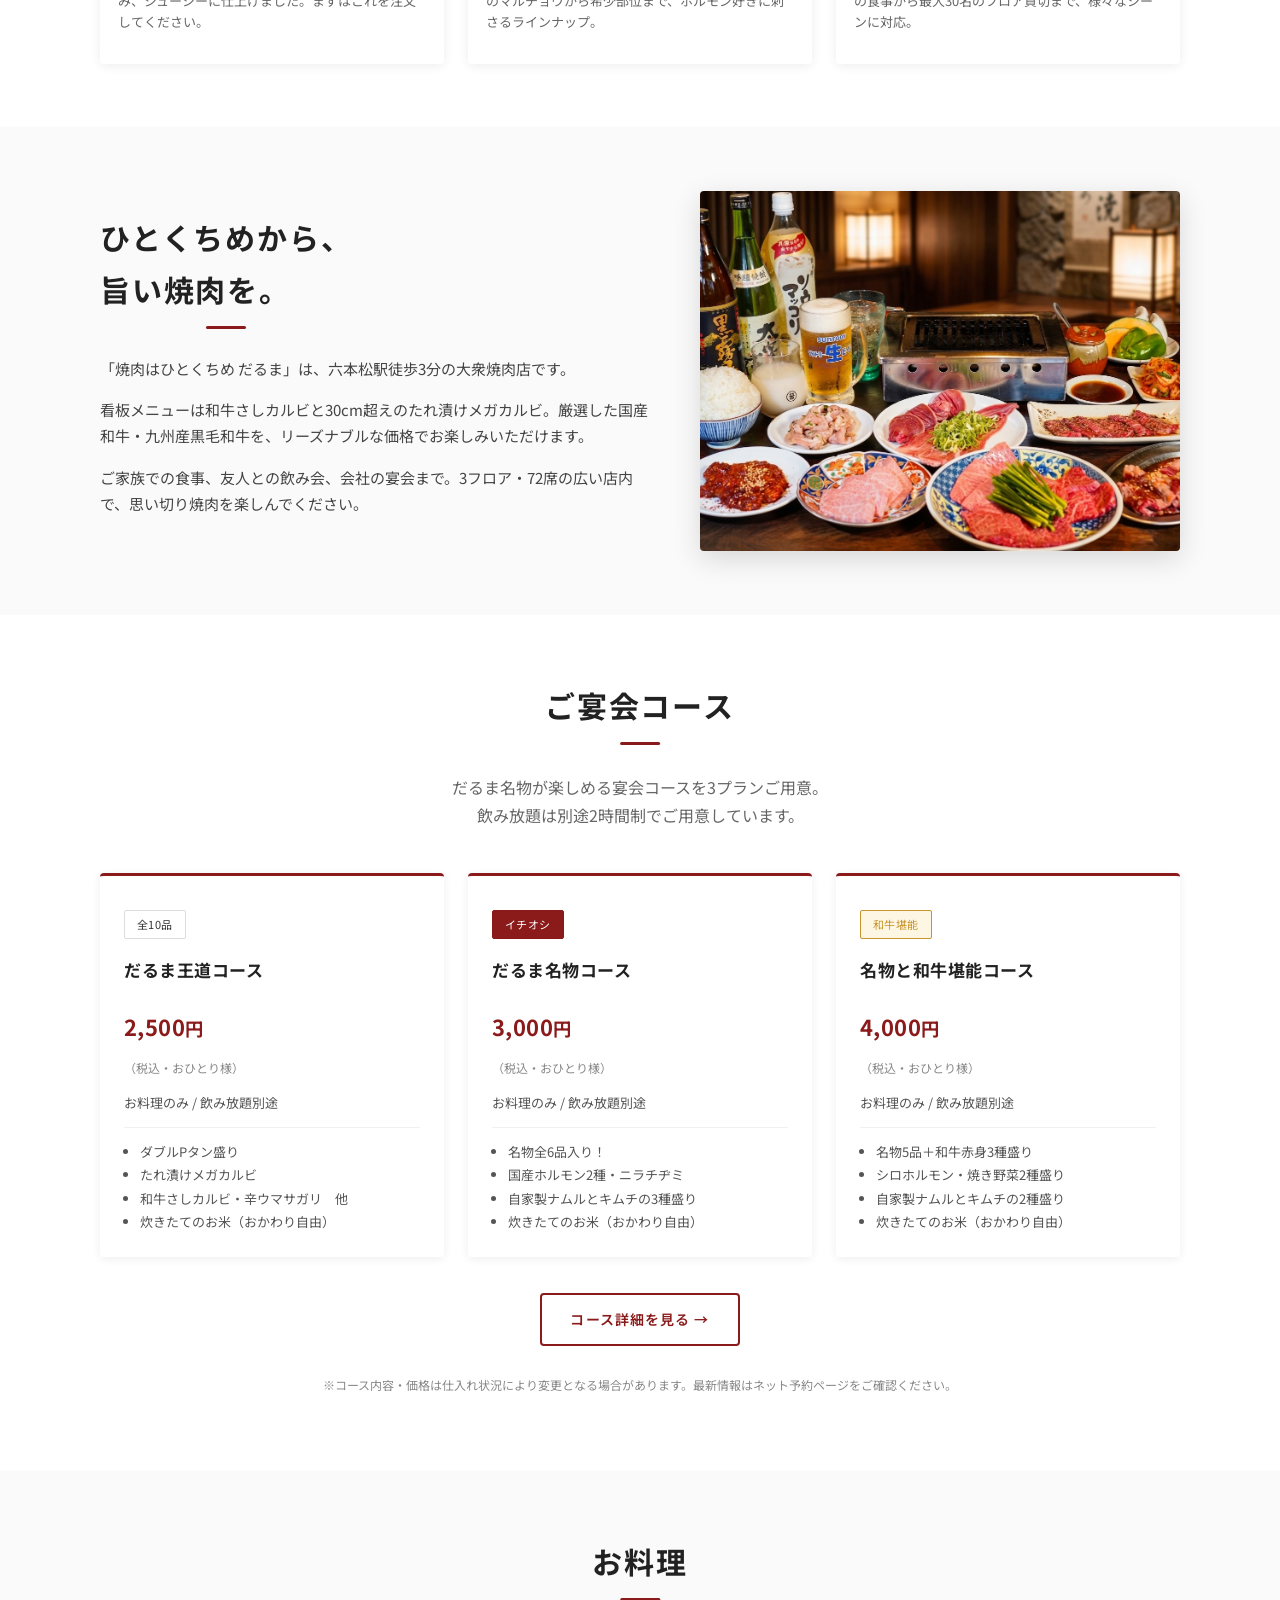
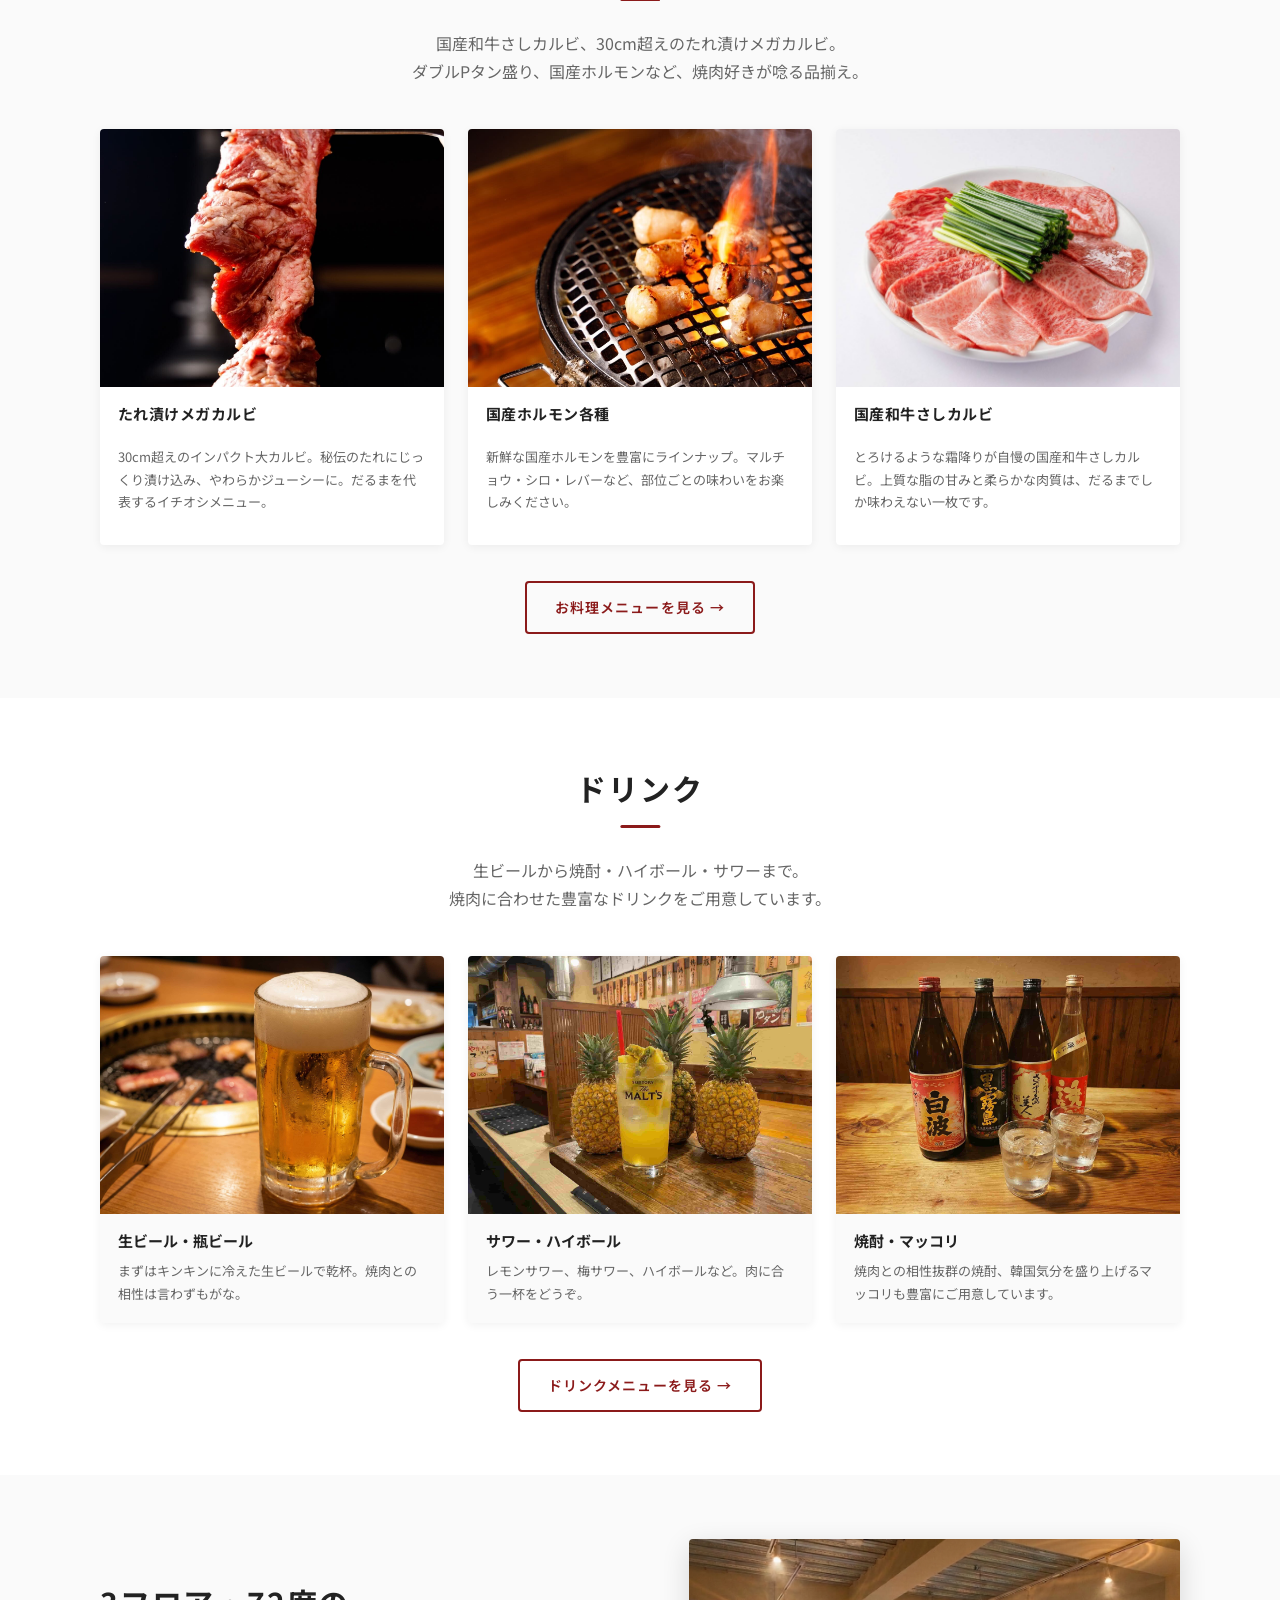
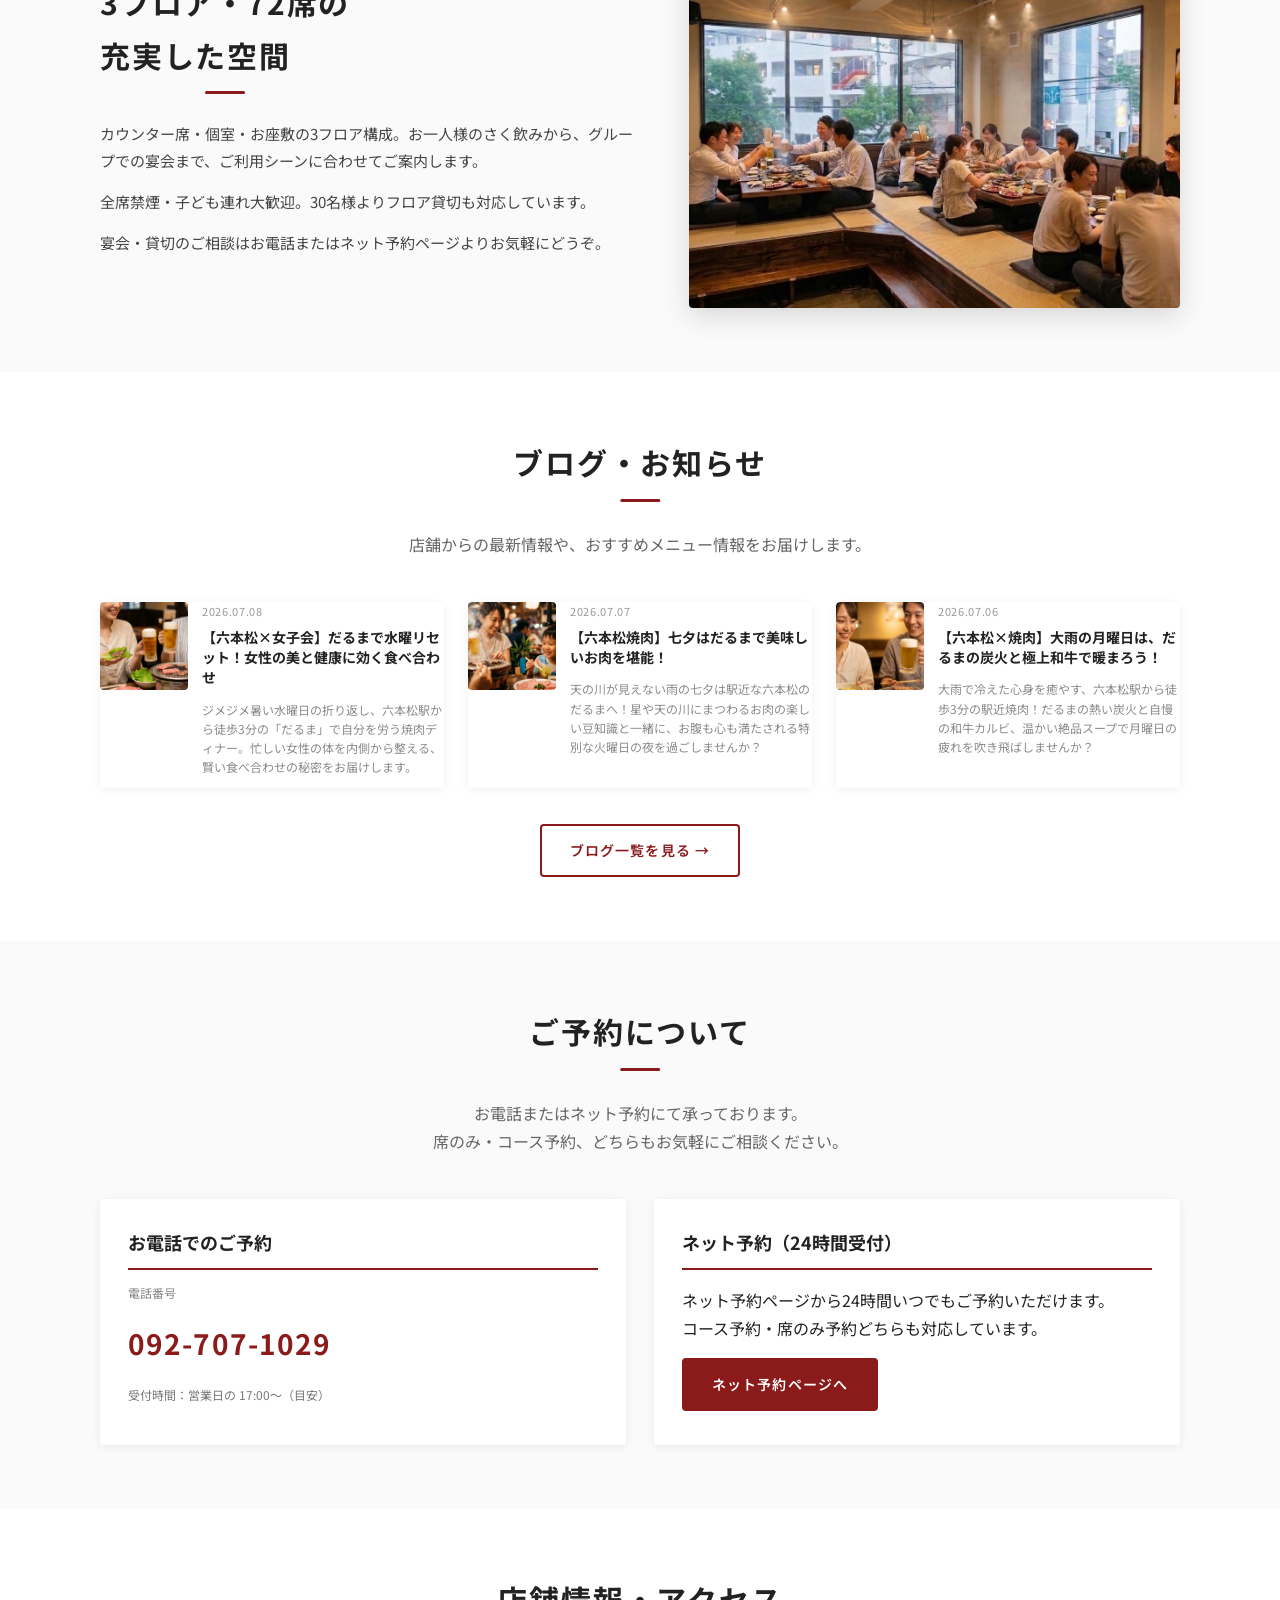
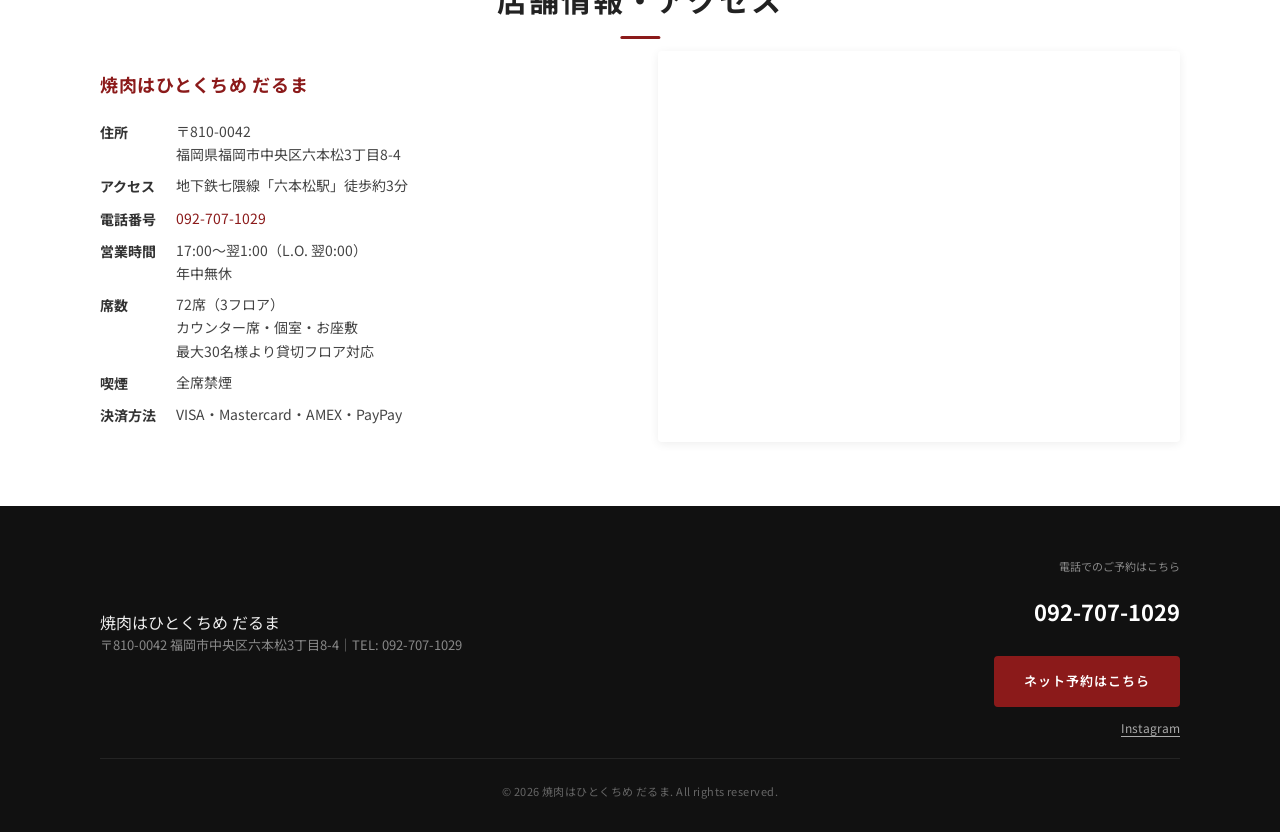
==== commit 8046d565: "HEROをスライドショーから動画に変更" ====
--- a/index.html
+++ b/index.html
@@ -191,12 +191,9 @@
 
     <!-- ② 画像エリア（ロゴが上部に被さる） -->
     <div class="hero-visual">
-      <div class="hero-slides" aria-hidden="true">
-        <div class="hero-slide hero-slide-course is-active"></div>
-        <div class="hero-slide hero-slide-1"></div>
-        <div class="hero-slide hero-slide-2"></div>
-        <div class="hero-slide hero-slide-3"></div>
-      </div>
+      <video class="hero-video" autoplay muted loop playsinline>
+        <source src="./images/hero-daruma.mp4" type="video/mp4">
+      </video>
 
       <div class="hero-visual-content">
         <div class="hero-rule" aria-hidden="true"></div>
@@ -435,17 +432,6 @@
 
 <script src="./common.js"></script>
 <script>
-/* ヒーロー スライドショー */
-(function () {
-  const slides = document.querySelectorAll('.hero-slide');
-  if (slides.length < 2) return;
-  let current = 0;
-  setInterval(function () {
-    slides[current].classList.remove('is-active');
-    current = (current + 1) % slides.length;
-    slides[current].classList.add('is-active');
-  }, 5000);
-})();
 
 /* トップ：ブログ最新3件を自動表示 */
 (function () {
--- a/style.css
+++ b/style.css
@@ -513,27 +513,15 @@
   z-index: 1;
 }
 
-/* スライドショー */
-.hero-slides {
+/* ヒーロー動画 */
+.hero-video {
   position: absolute;
   inset: 0;
+  width: 100%;
+  height: 100%;
+  object-fit: cover;
   z-index: 0;
 }
-
-.hero-slide {
-  position: absolute;
-  inset: 0;
-  background-size: cover;
-  background-position: center;
-  opacity: 0;
-  transition: opacity 1.6s ease;
-}
-
-.hero-slide.is-active { opacity: 1; }
-
-.hero-slide-1 { background-image: url("./images/hero-daruma.jpg"); }
-.hero-slide-2 { background-image: url("./images/hero-daruma1.jpg"); }
-.hero-slide-3 { background-image: url("./images/hero-daruma2.jpg"); }
 
 /* 暗めオーバーレイ */
 .hero-visual::before {
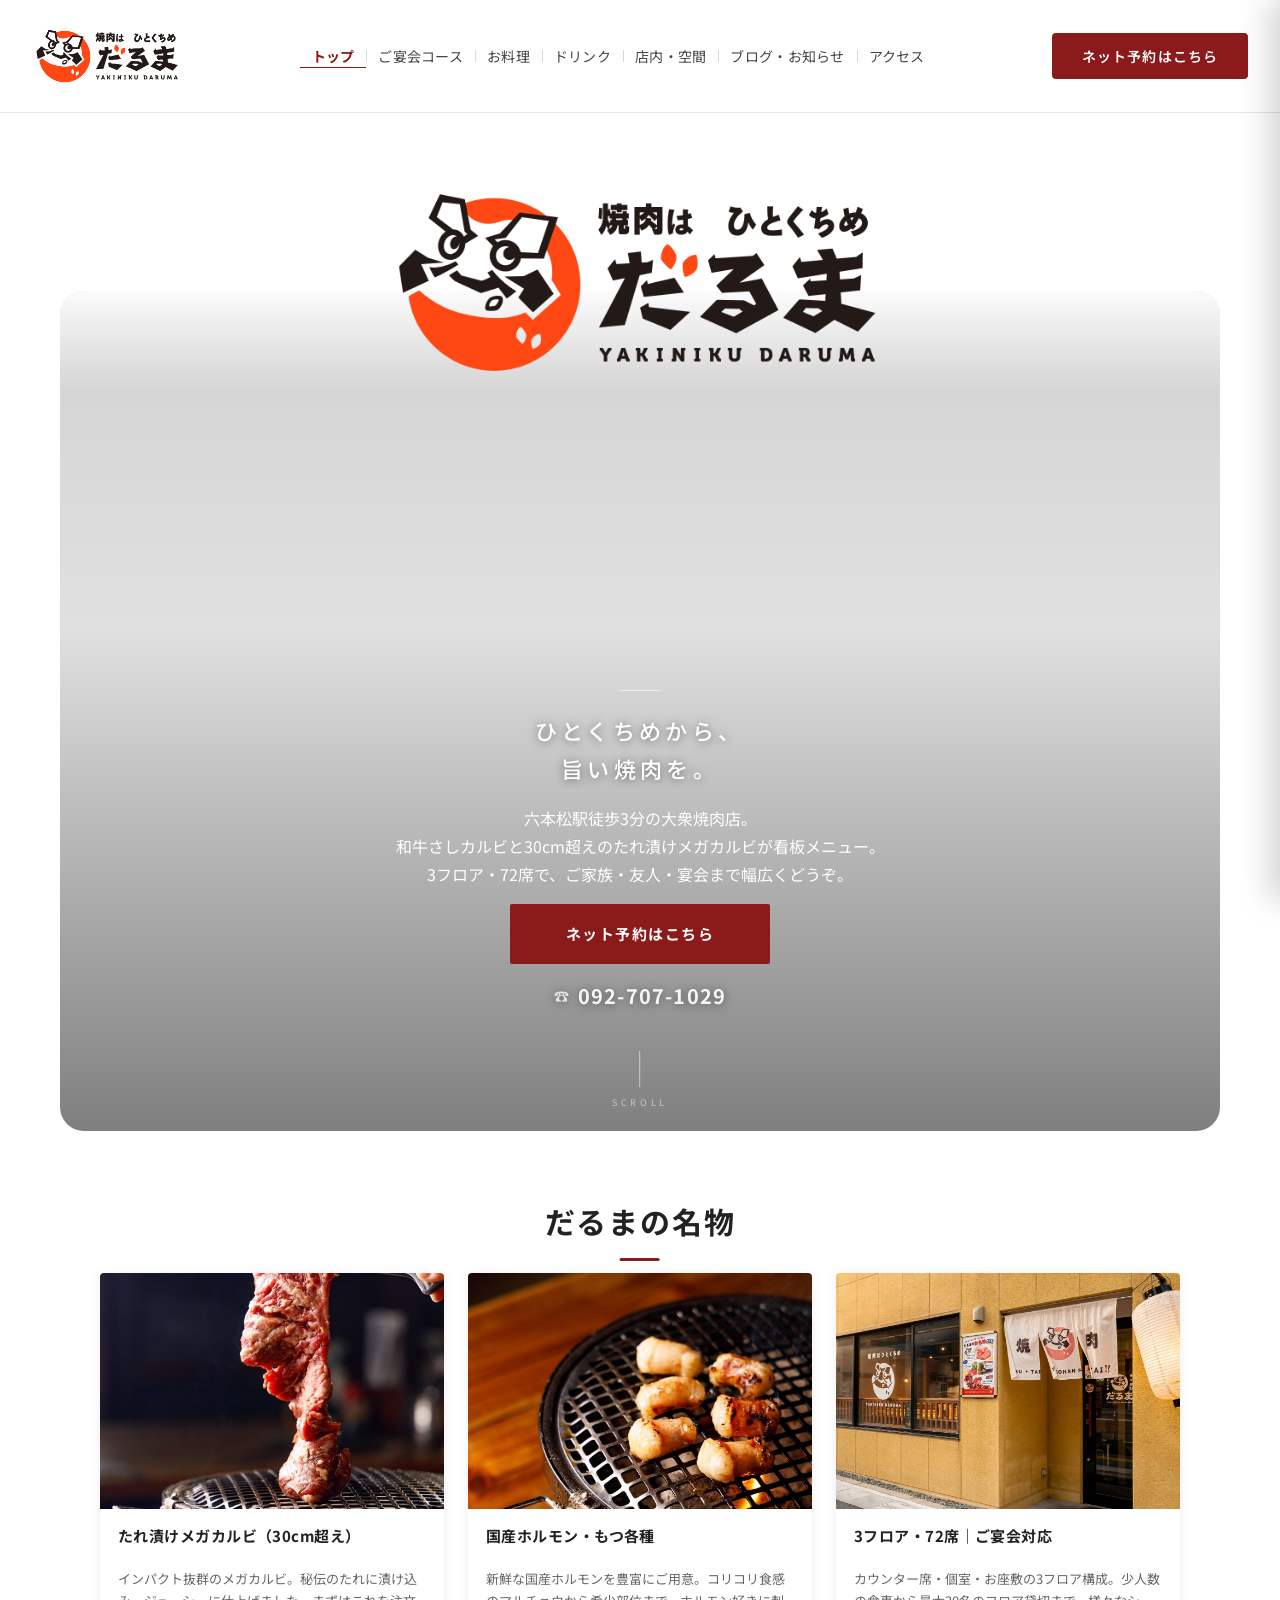
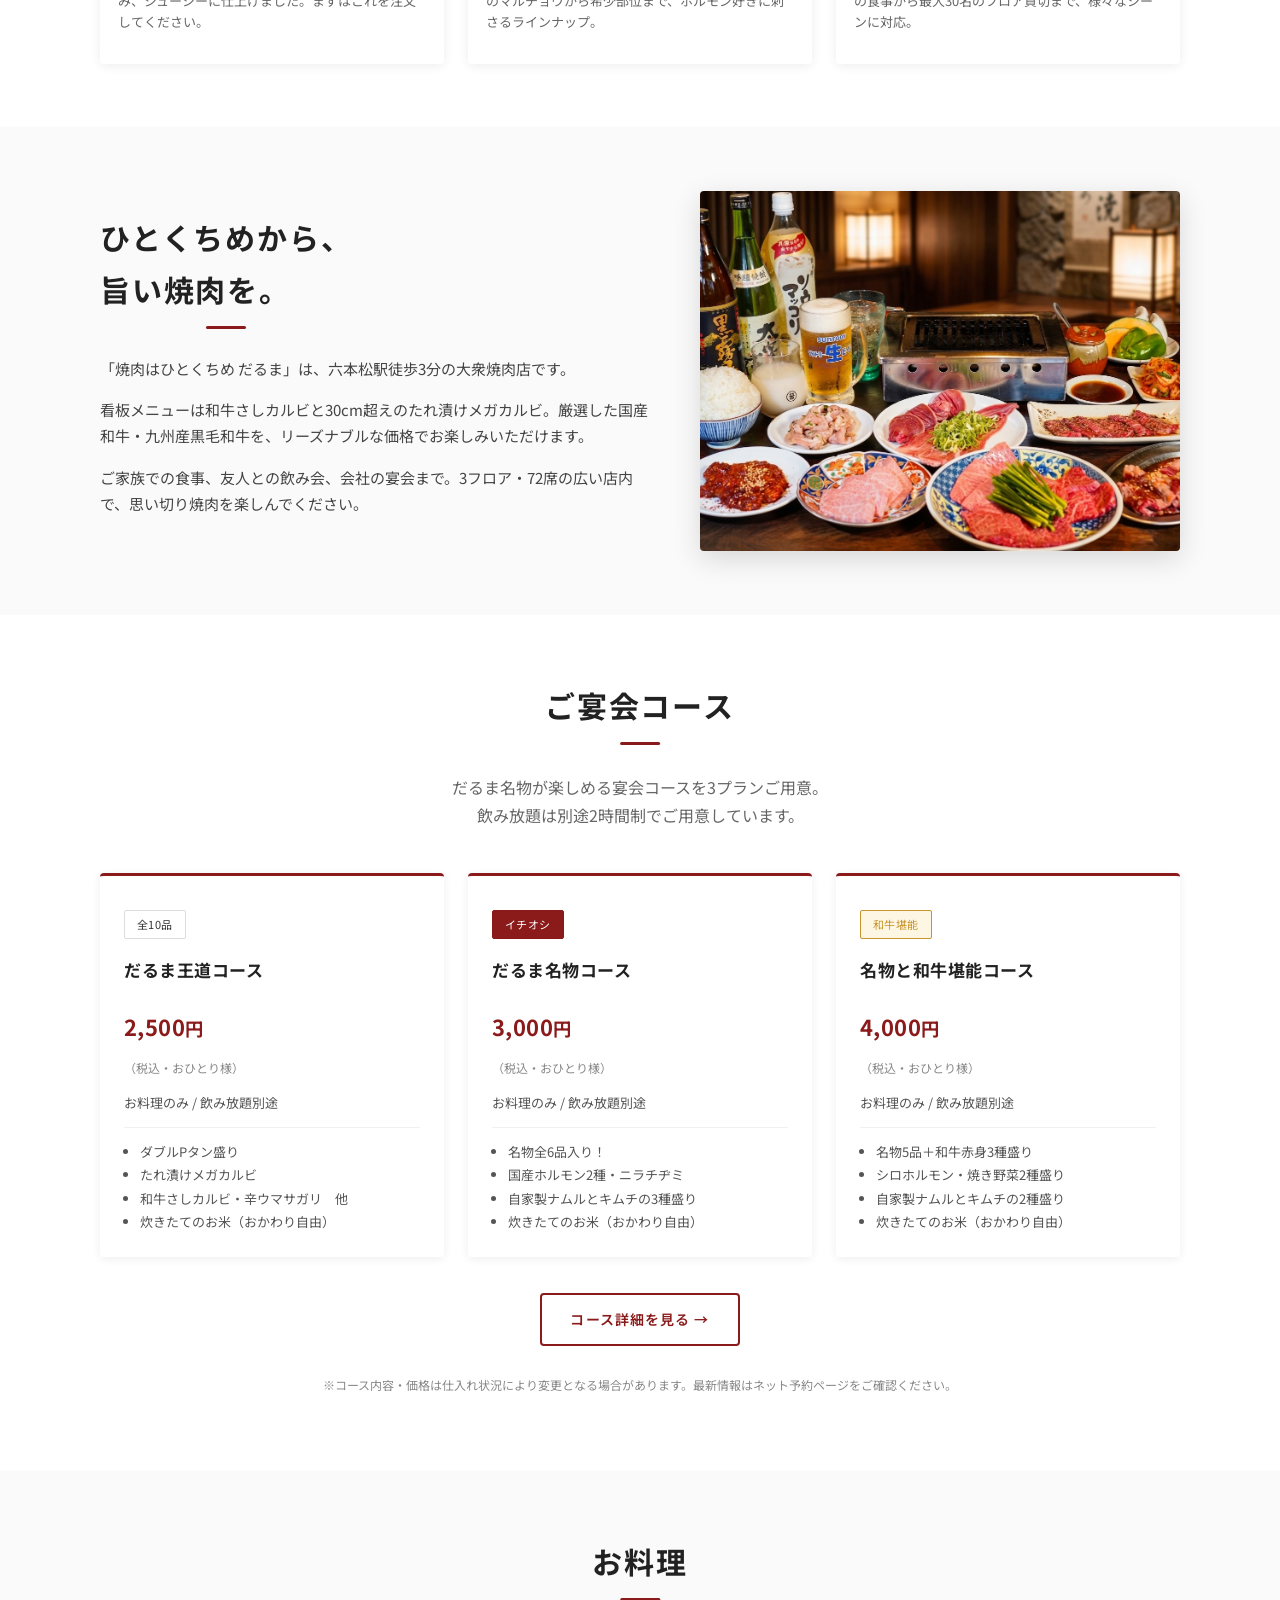
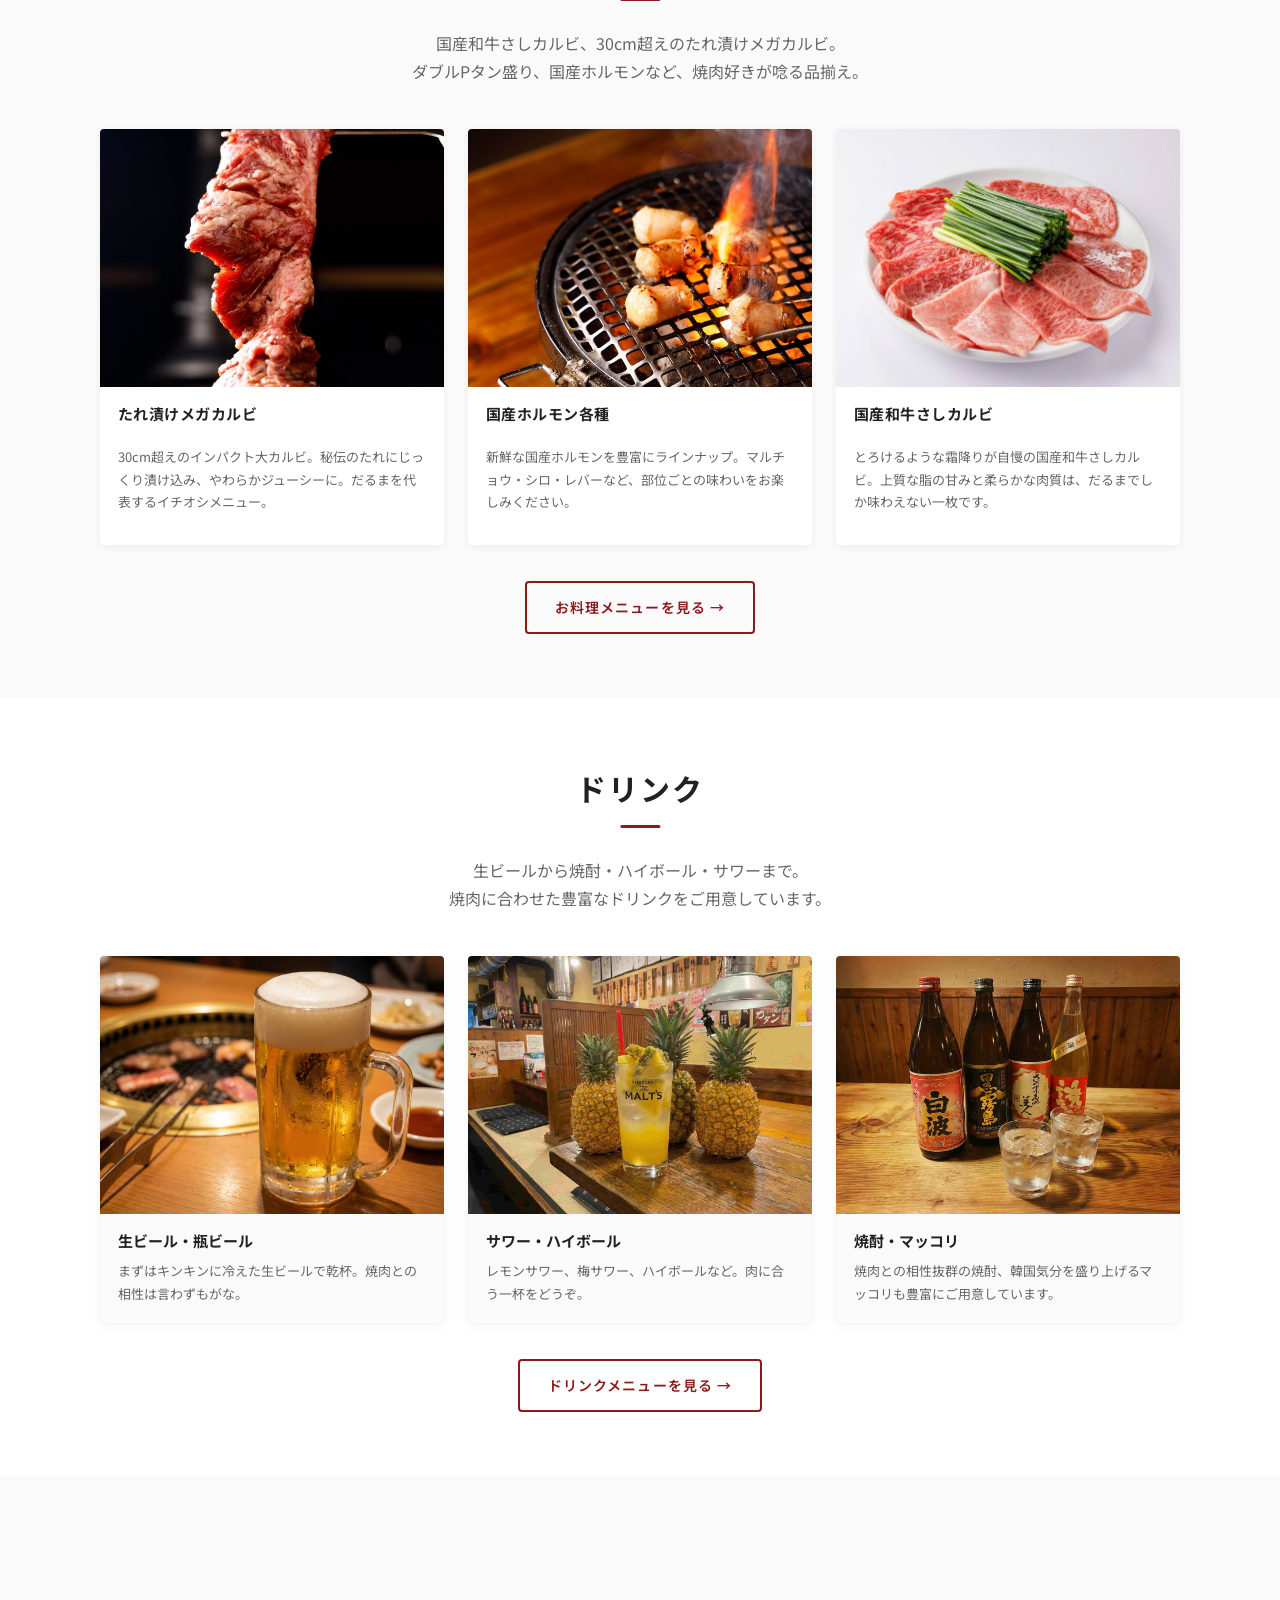
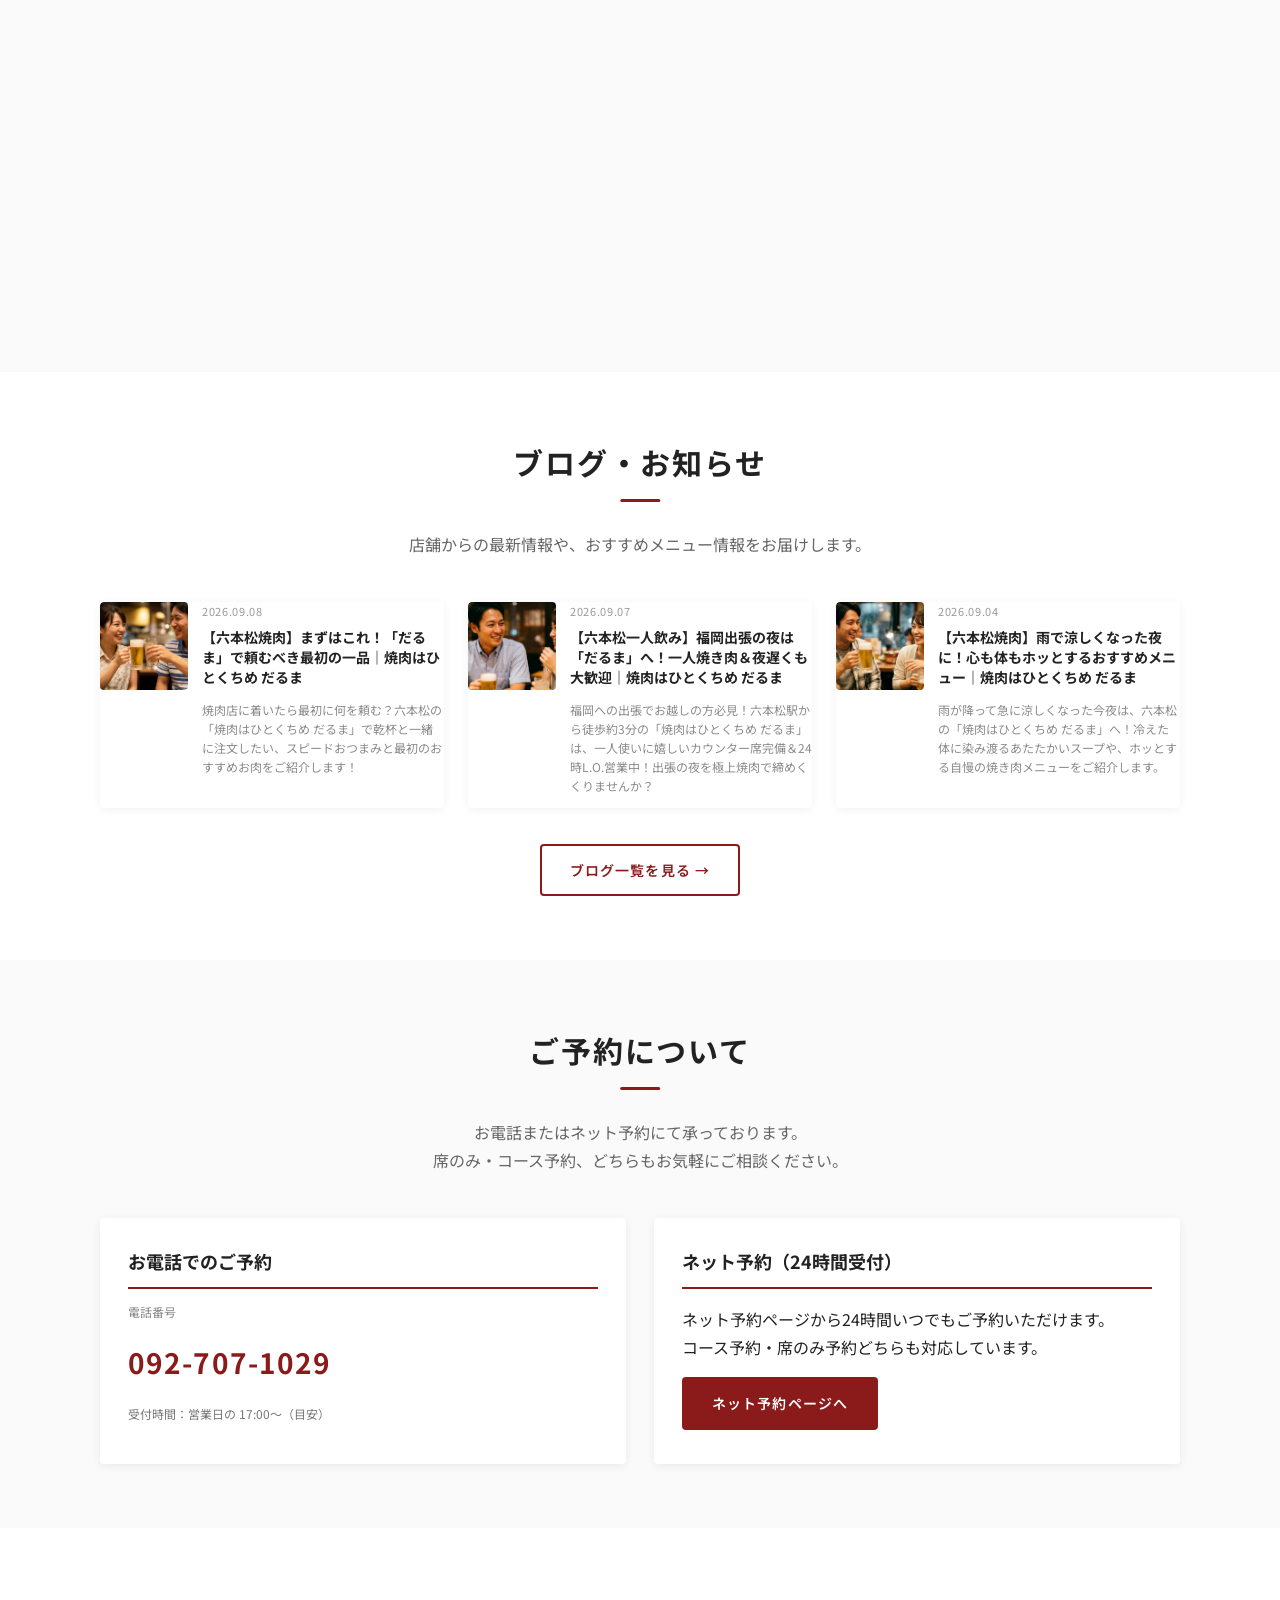
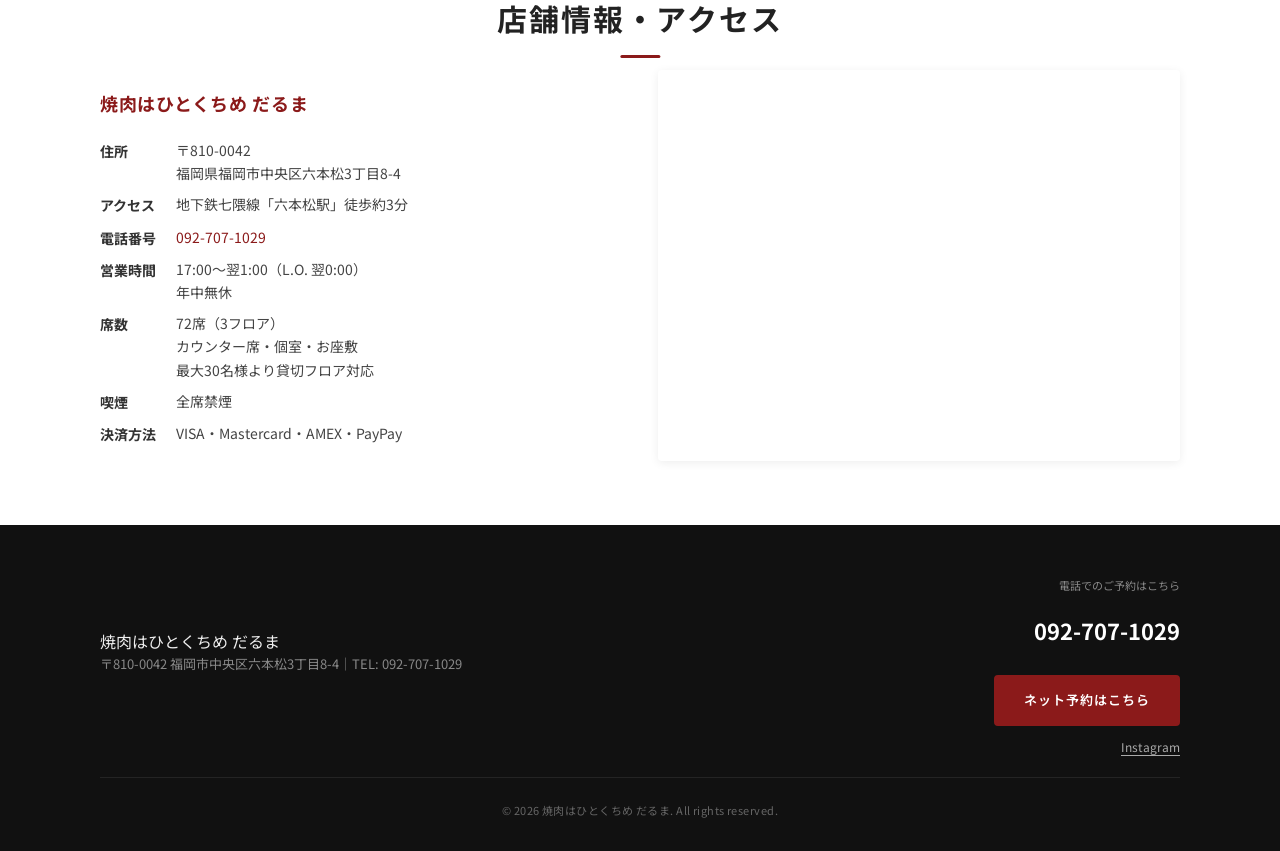
==== commit cf050a75: "SEO: 内部リンクを絶対パス(/)化・記事ページに動的canonical追加 - partials/header.html ほか: ./index.html 等の相対リンクを / 形式に統一   （" ====
--- a/index.html
+++ b/index.html
@@ -317,7 +317,7 @@
       </div>
 
       <div class="more-link">
-        <a class="btn-secondary" href="./course.html">コース詳細を見る →</a>
+        <a class="btn-secondary" href="/course.html">コース詳細を見る →</a>
       </div>
 
       <p class="course-note">
@@ -351,7 +351,7 @@
       </div>
 
       <div class="more-link">
-        <a href="./menu.html" class="btn-secondary">お料理メニューを見る →</a>
+        <a href="/menu.html" class="btn-secondary">お料理メニューを見る →</a>
       </div>
     </div>
   </section>
@@ -381,7 +381,7 @@
       </div>
 
       <div class="more-link">
-        <a href="./drink.html" class="btn-secondary">ドリンクメニューを見る →</a>
+        <a href="/drink.html" class="btn-secondary">ドリンクメニューを見る →</a>
       </div>
     </div>
   </section>
@@ -409,7 +409,7 @@
 
       <div class="blog-grid" id="blog-latest-grid">
         <article class="blog-card">
-          <a href="./blog/index.html">
+          <a href="/blog/">
             <div class="blog-body" style="padding:24px;">
               <h3 class="blog-title">ブログ一覧を見る</h3>
               <p class="blog-excerpt">最新情報やおすすめ記事を掲載しています。</p>
@@ -419,7 +419,7 @@
       </div>
 
       <div class="more-link">
-        <a href="./blog/index.html" class="btn-secondary">ブログ一覧を見る →</a>
+        <a href="/blog/" class="btn-secondary">ブログ一覧を見る →</a>
       </div>
     </div>
   </section>
@@ -461,7 +461,7 @@
         const el  = document.createElement('article');
         el.className = 'blog-card';
         el.innerHTML = `
-          <a href="./blog/posts/post.html?slug=${encodeURIComponent(p.slug)}">
+          <a href="/blog/posts/post.html?slug=${encodeURIComponent(p.slug)}">
             <div class="blog-image" style="${bg}"></div>
             <div class="blog-body">
               <time class="blog-date" datetime="${esc(p.date)}">${fmtDate(p.date)}</time>
@@ -475,7 +475,7 @@
     .catch(() => {
       grid.innerHTML = `
         <article class="blog-card">
-          <a href="./blog/index.html">
+          <a href="/blog/">
             <div class="blog-body" style="padding:24px;">
               <h3 class="blog-title">ブログ一覧を見る</h3>
               <p class="blog-excerpt">最新情報やおすすめ記事を掲載しています。</p>
--- a/style.css
+++ b/style.css
@@ -520,6 +520,7 @@
   width: 100%;
   height: 100%;
   object-fit: cover;
+  object-position: center center;
   z-index: 0;
 }
 
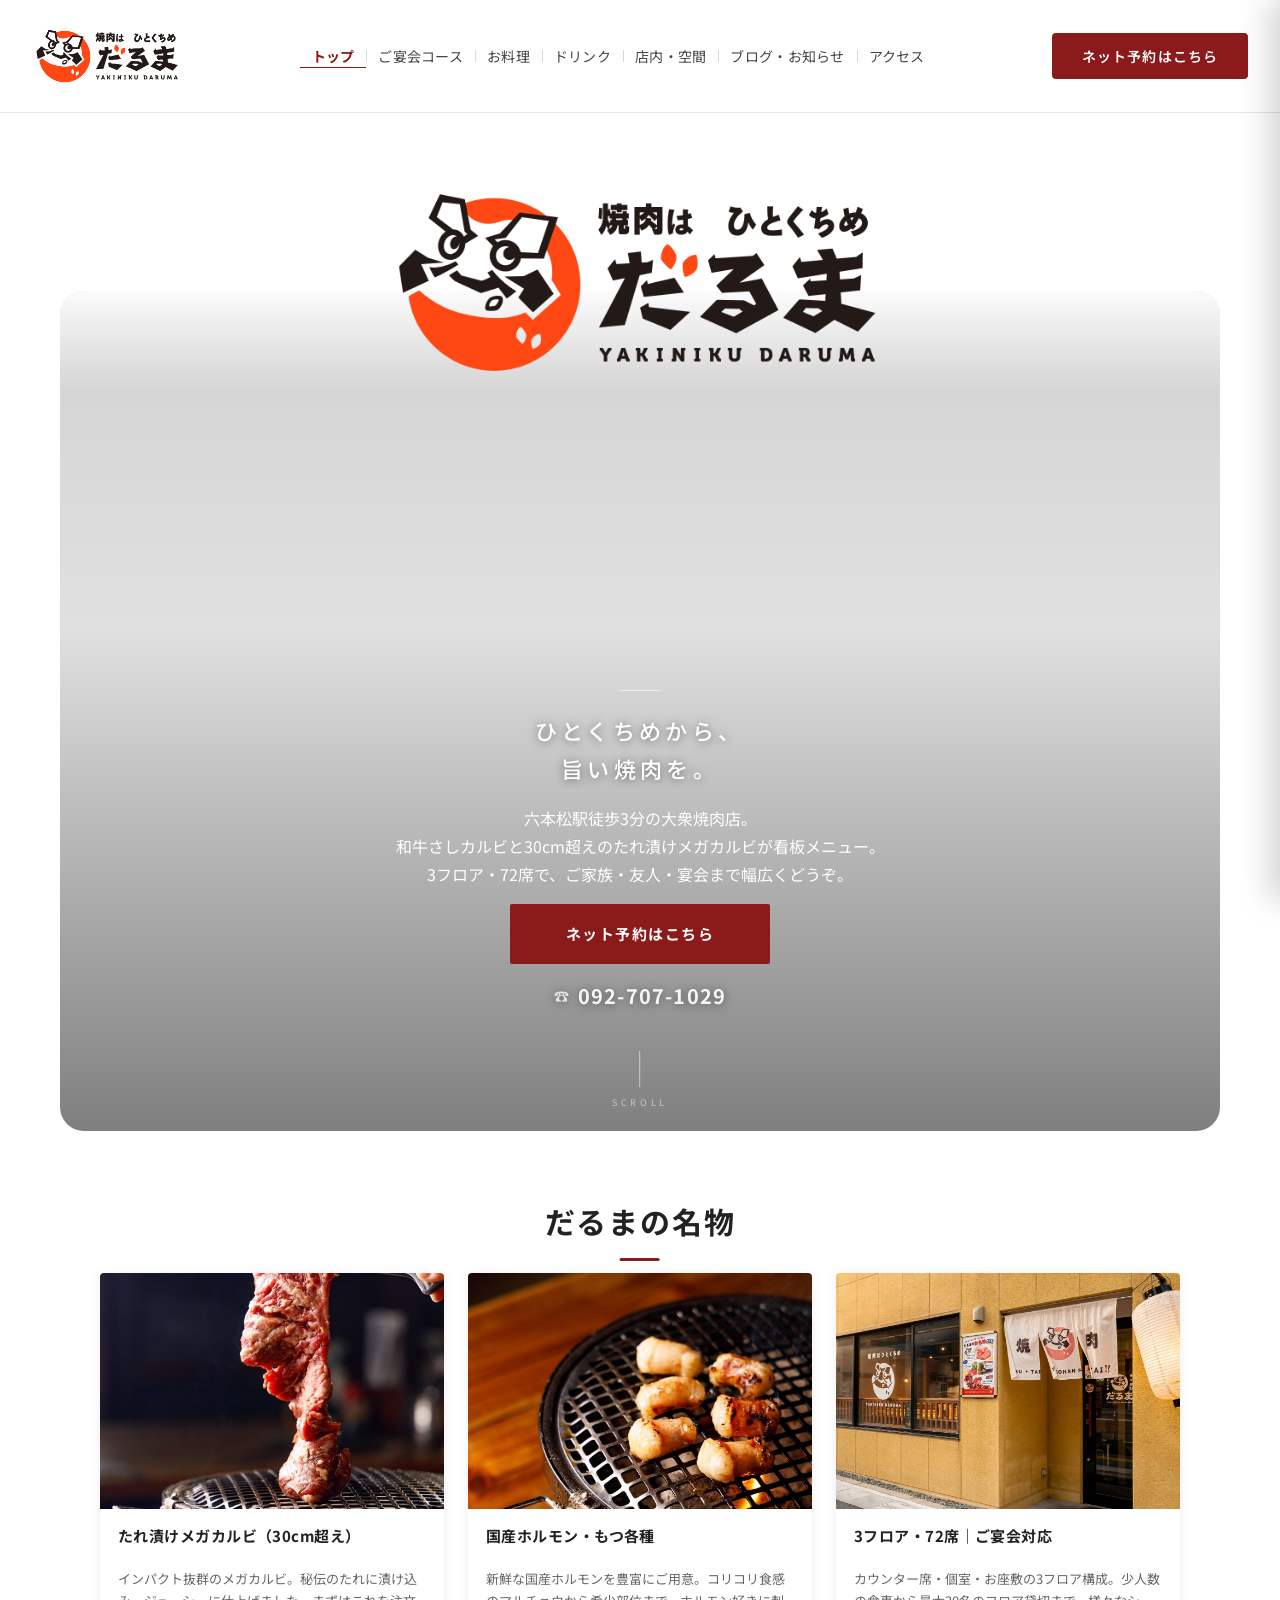
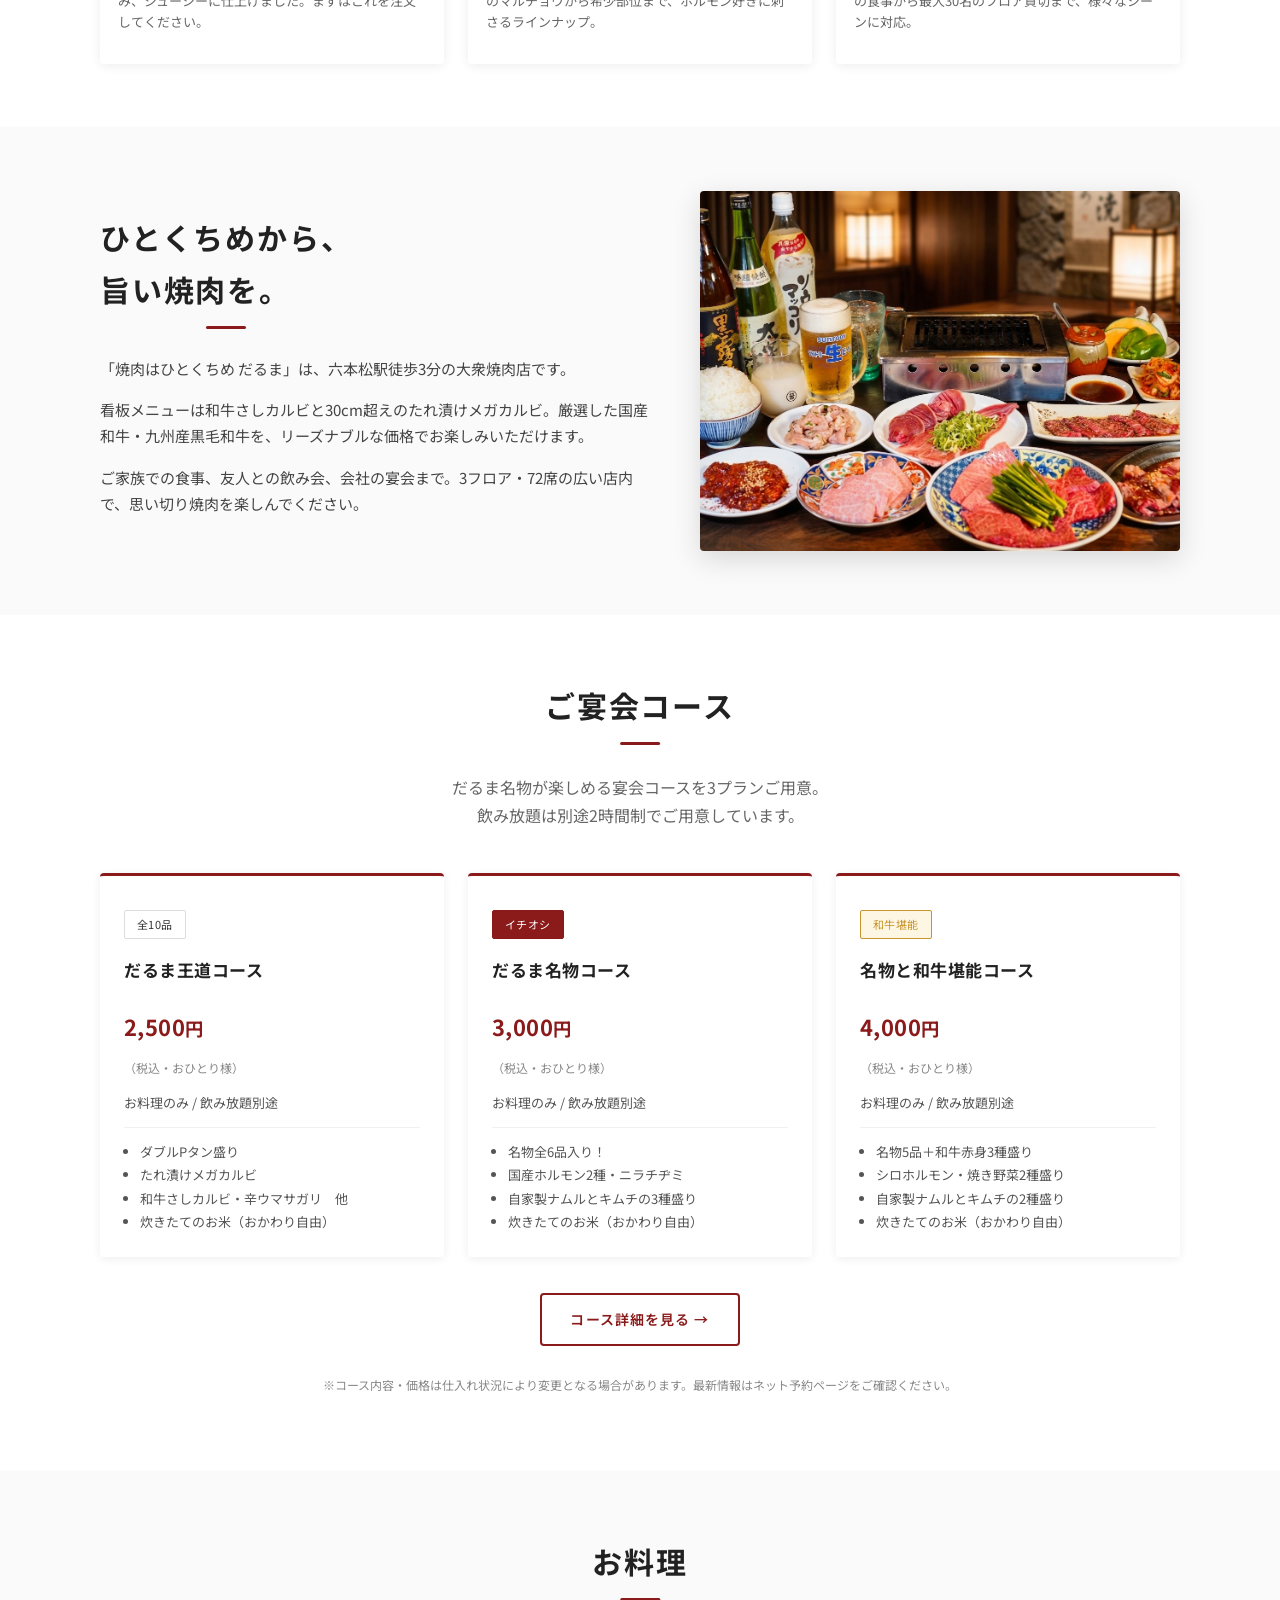
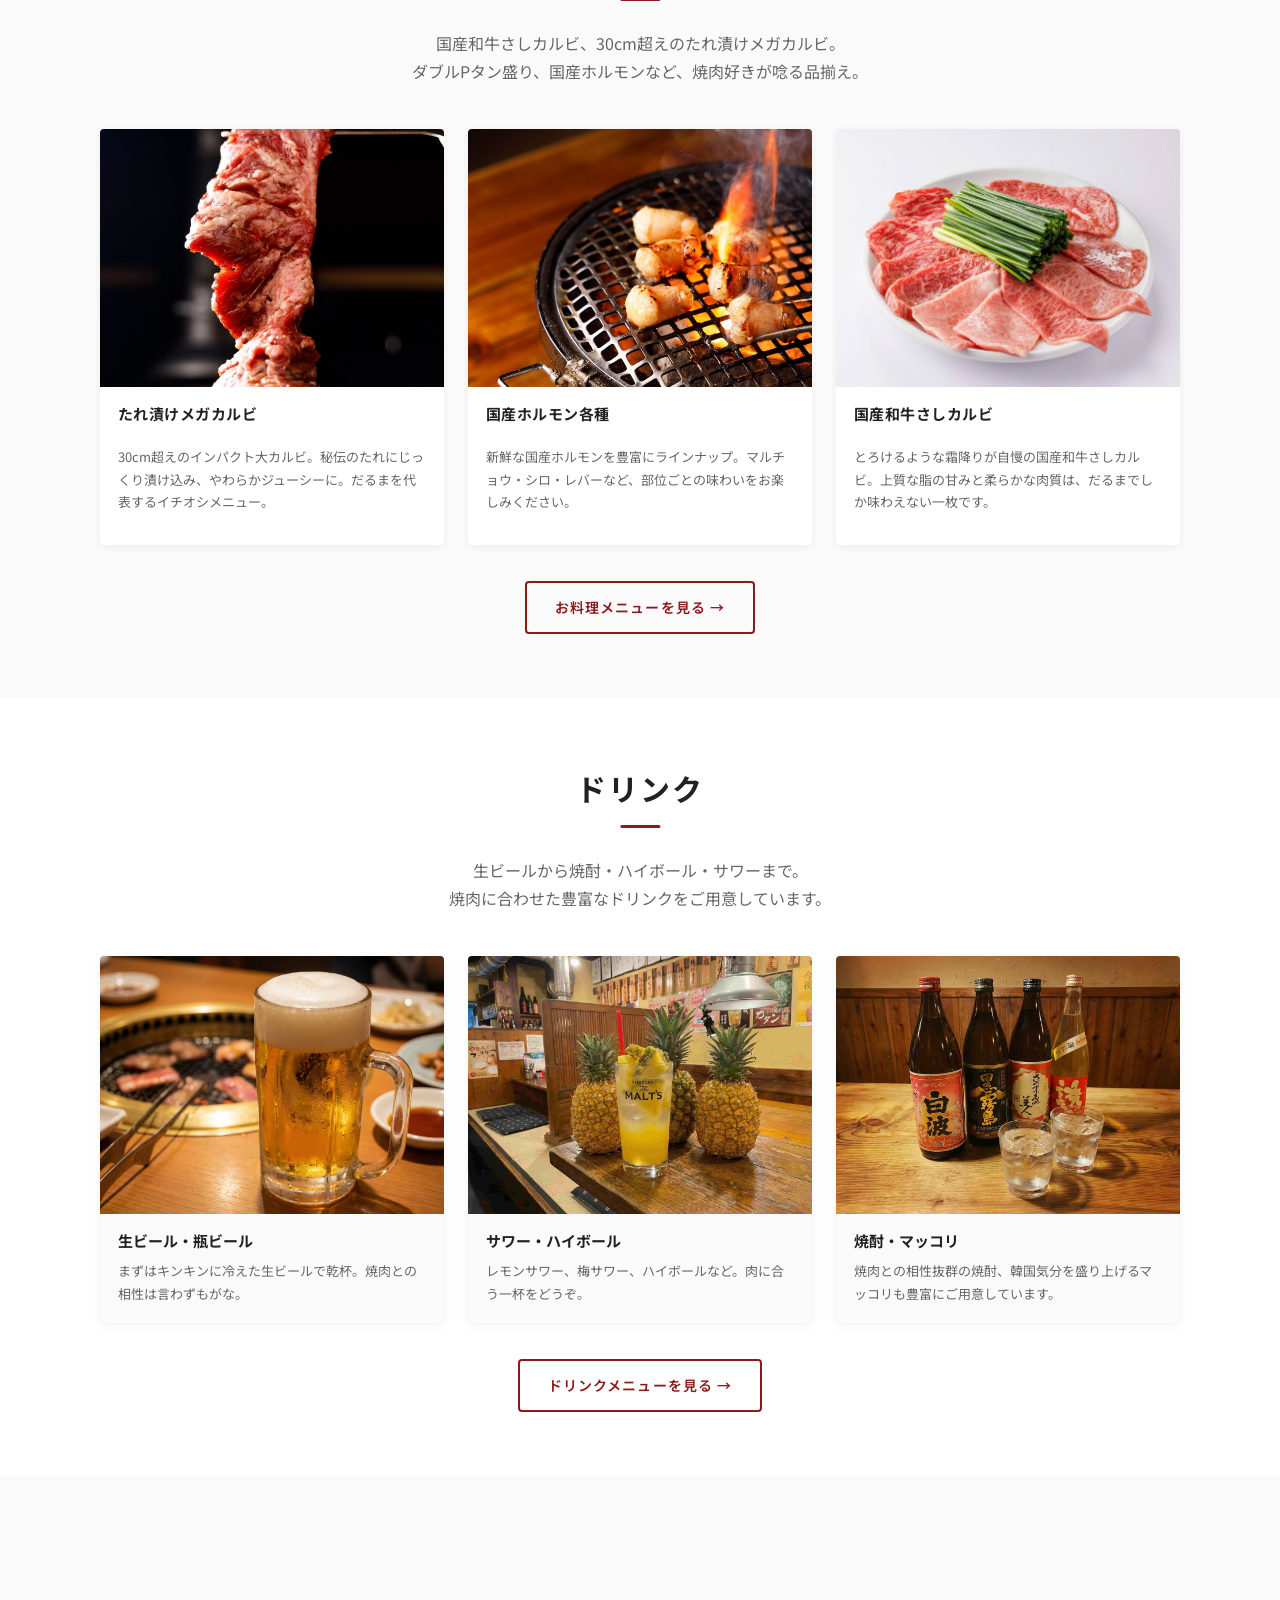
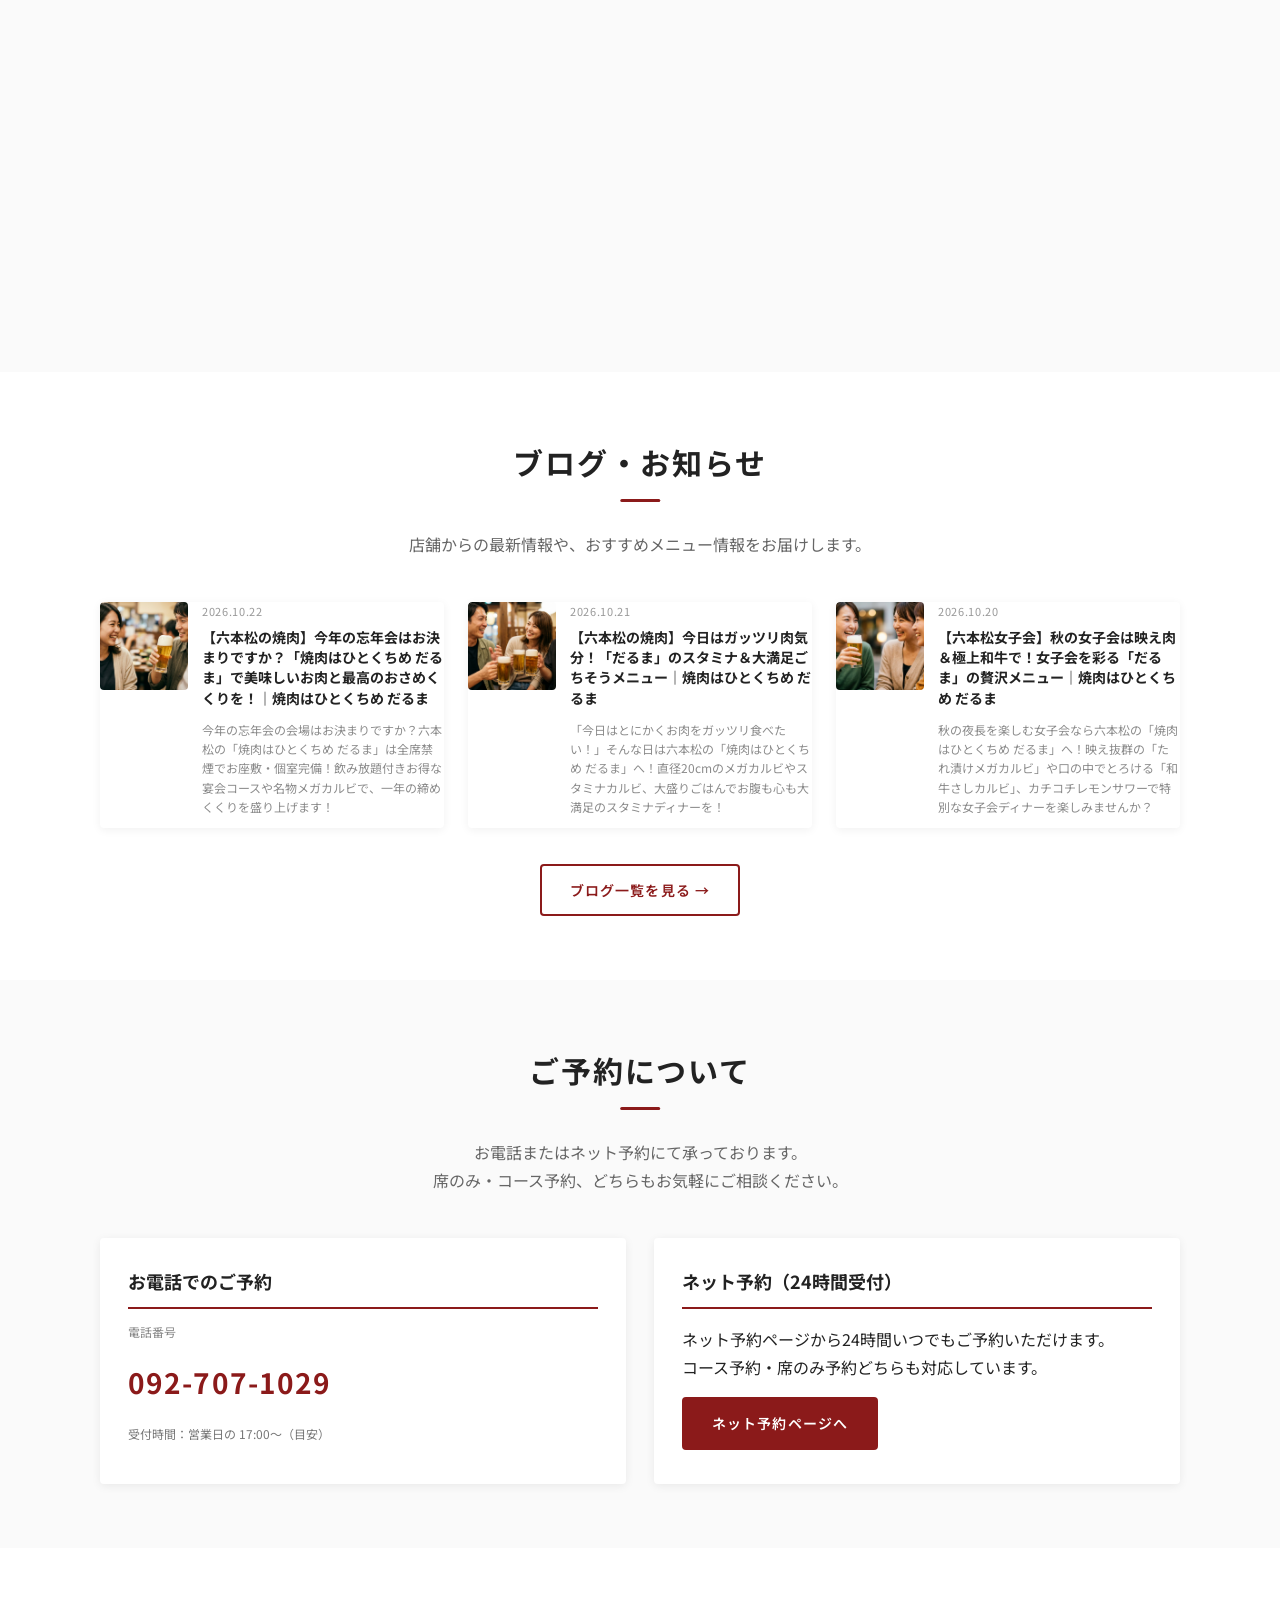
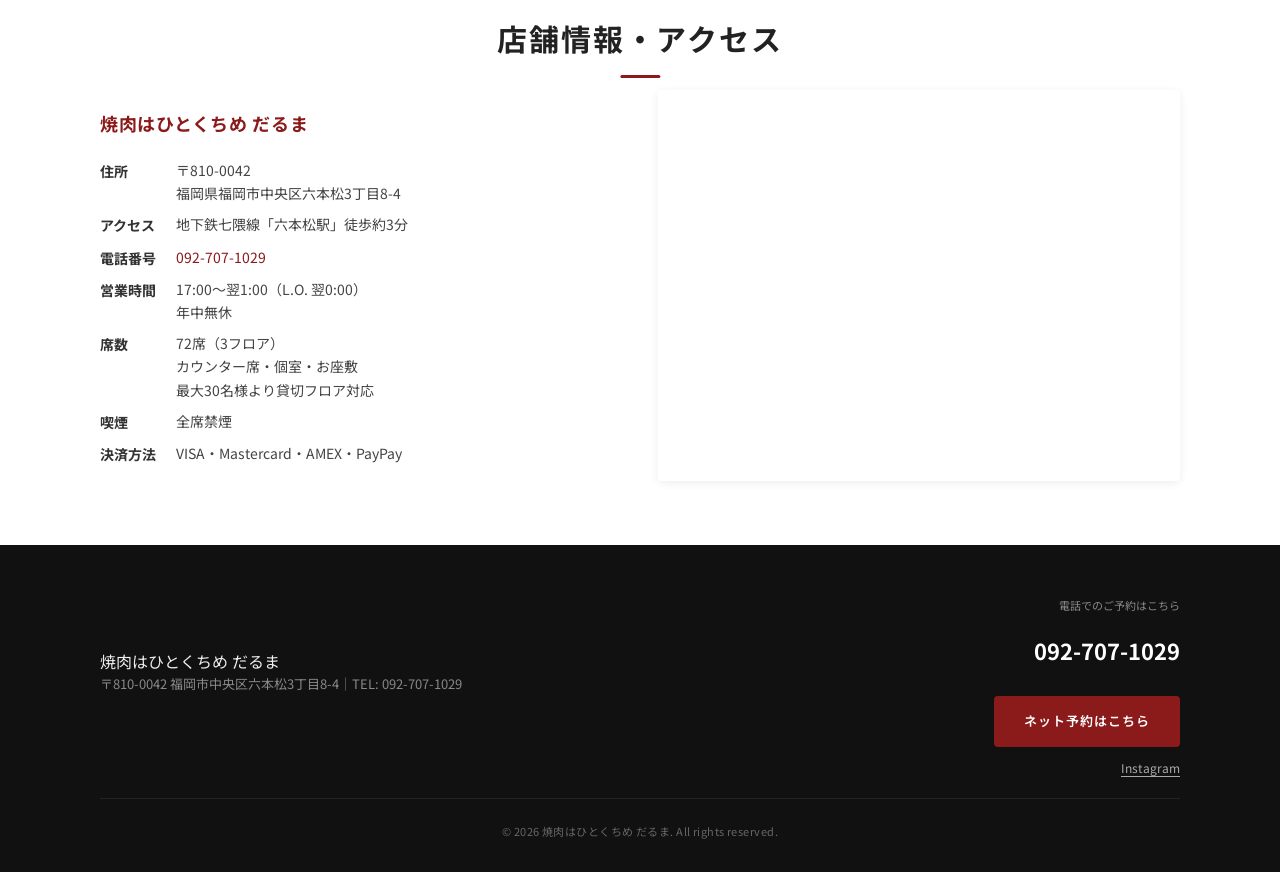
==== commit 9e6cab5d: "Harden blog rendering and update CMS without changing employee publishing" ====
--- a/index.html
+++ b/index.html
@@ -170,6 +170,7 @@
   gtag('js', new Date());
   gtag('config', 'G-HGLZ6EKW17');
 </script>
+<script src="vendor/blog-security.js"></script>
 </head>
 
 <body class="is-home" data-page="home">
@@ -457,7 +458,7 @@
       grid.innerHTML = '';
       top3.forEach(p => {
         const img = p.image ? String(p.image).replace(/^\.\.\//, './') : '';
-        const bg  = img ? `background-image:url('${esc(img)}');` : 'background:#f0f0f0;';
+        const bg  = img ? `background-image:url('${esc(BlogSecurity.imageURL(img))}');` : 'background:#f0f0f0;';
         const el  = document.createElement('article');
         el.className = 'blog-card';
         el.innerHTML = `
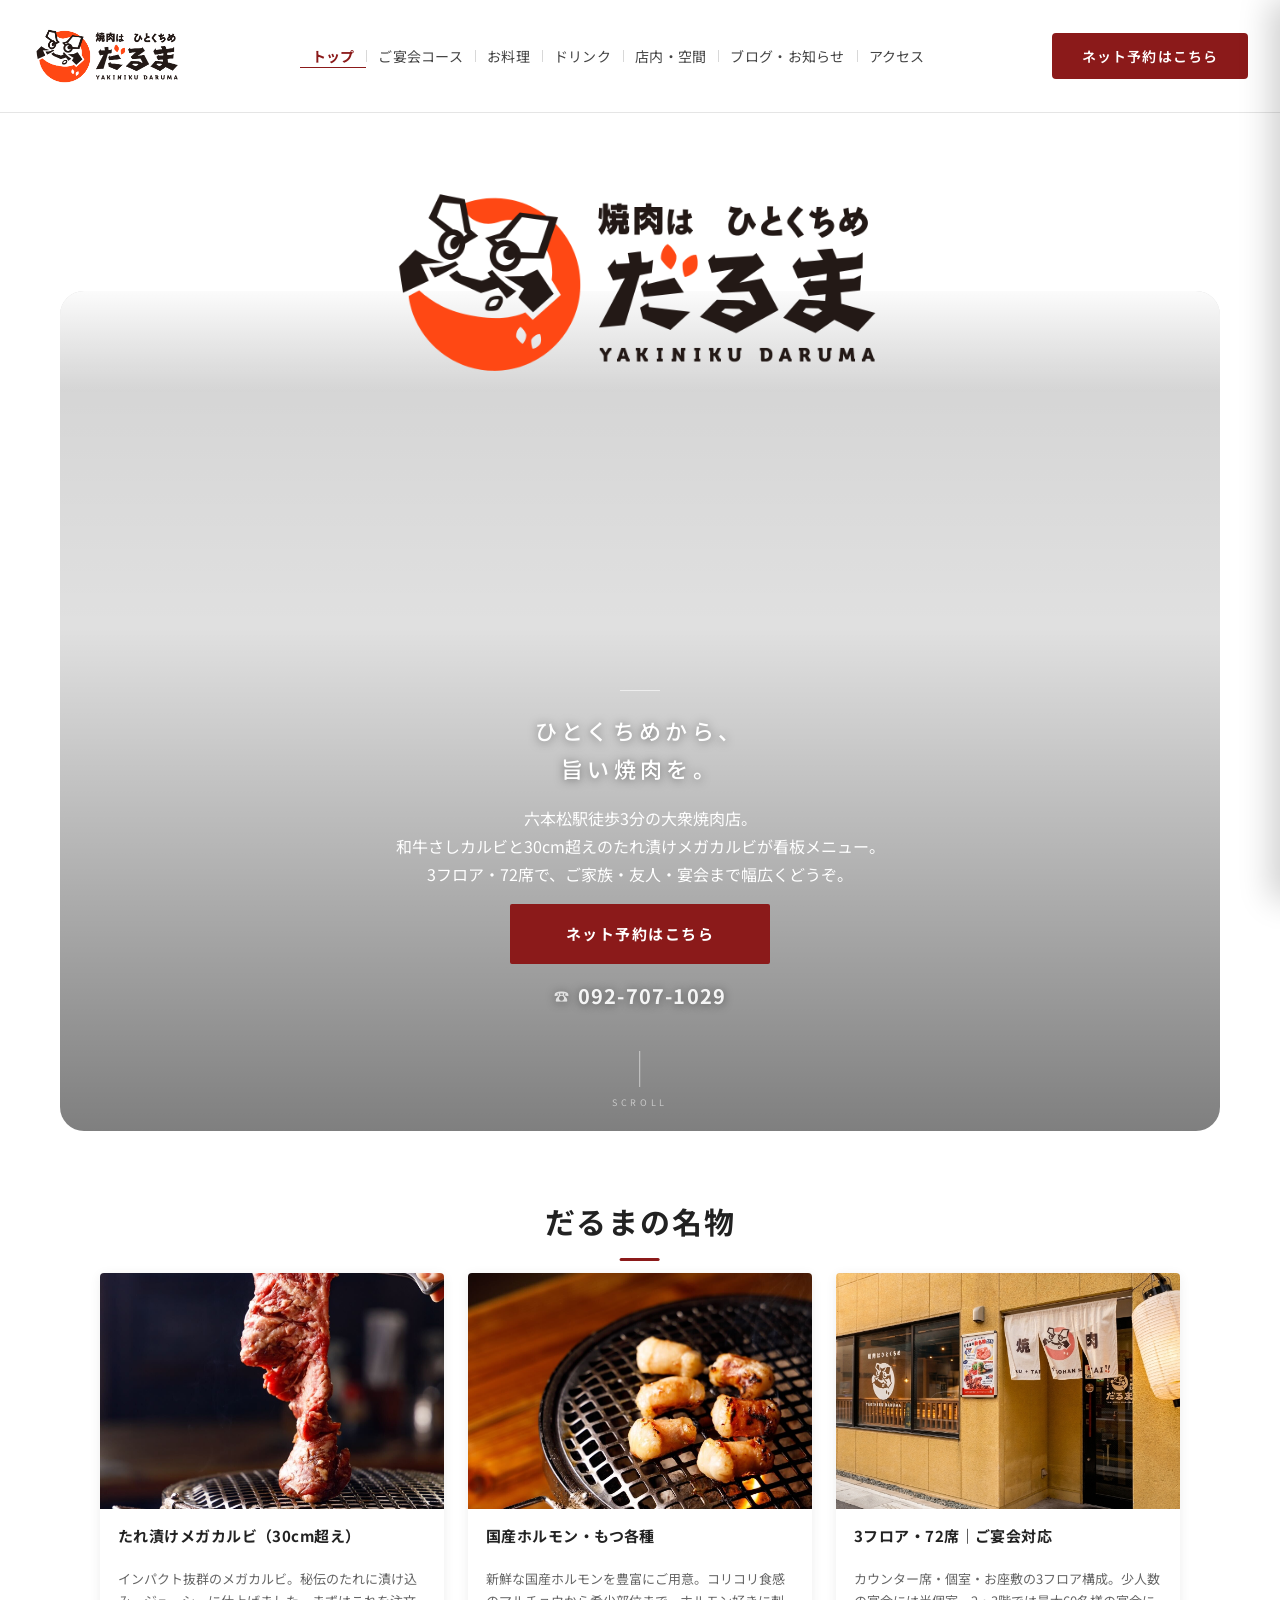
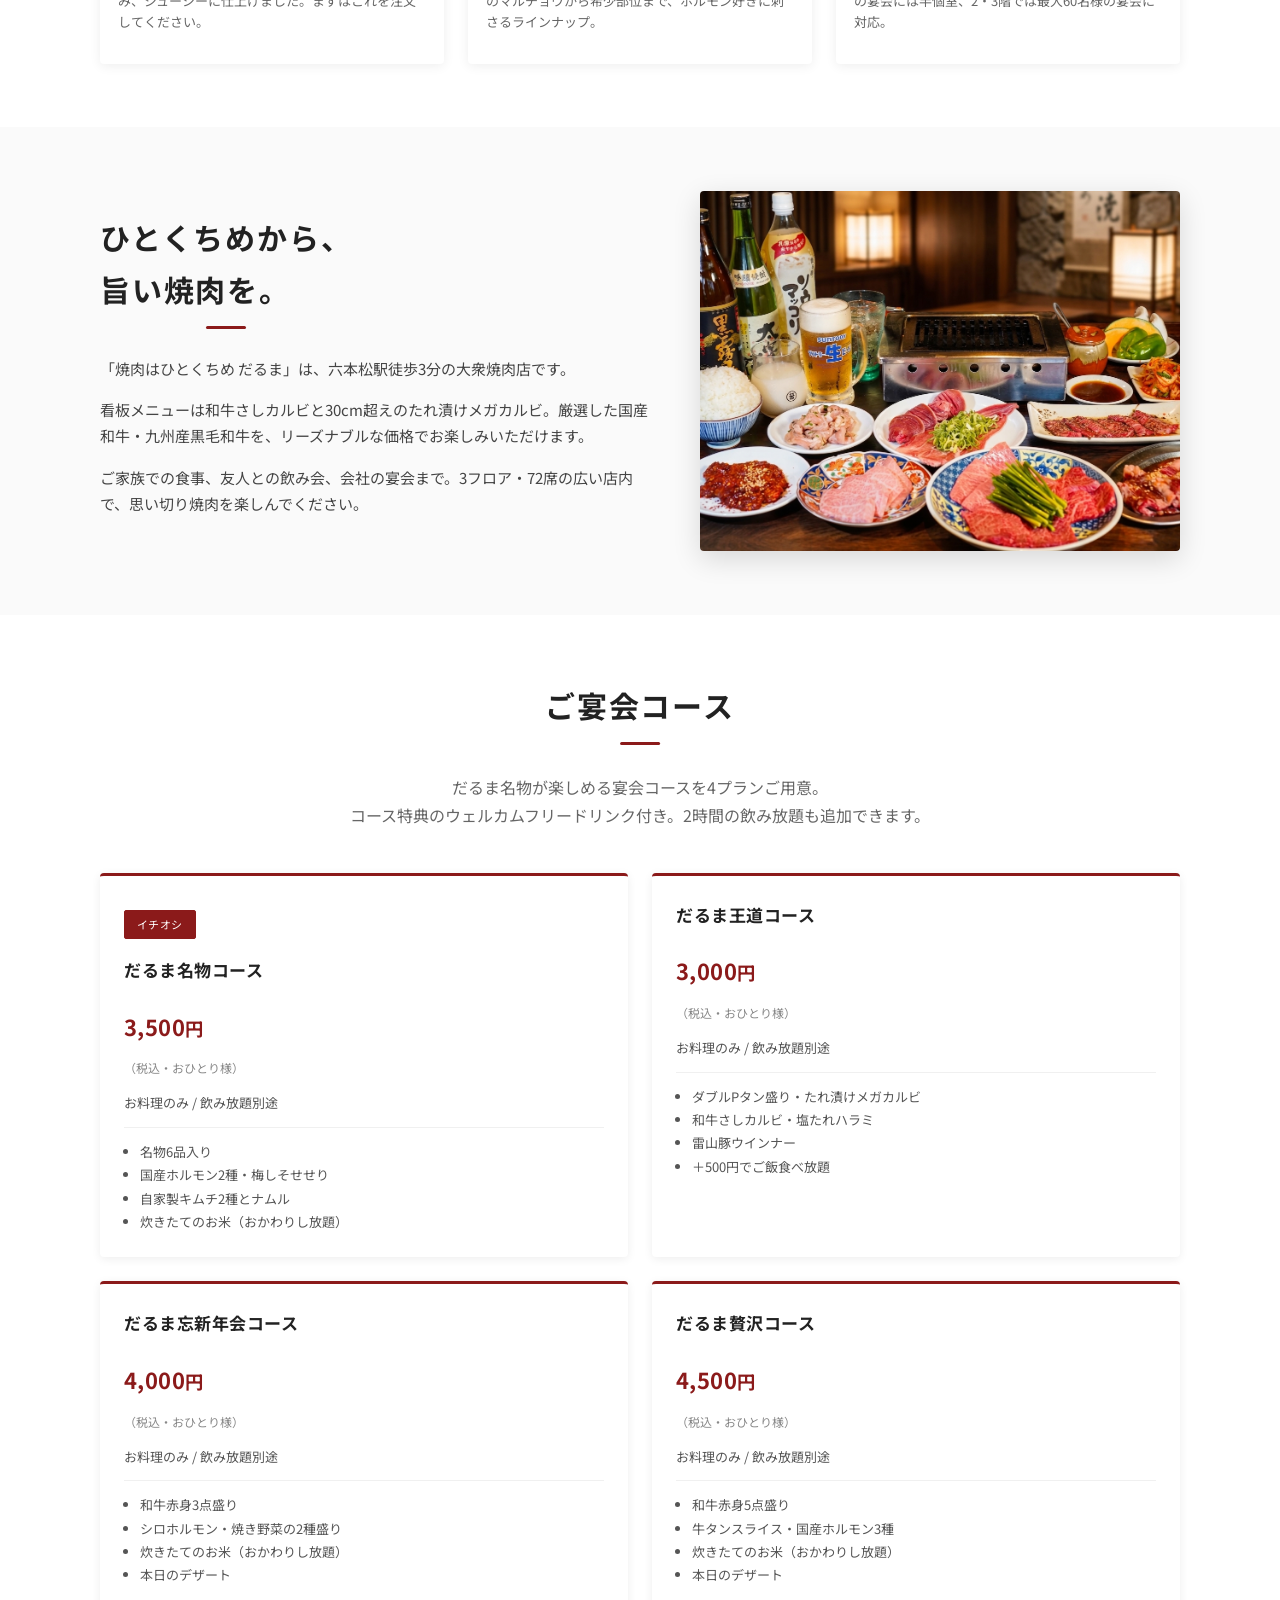
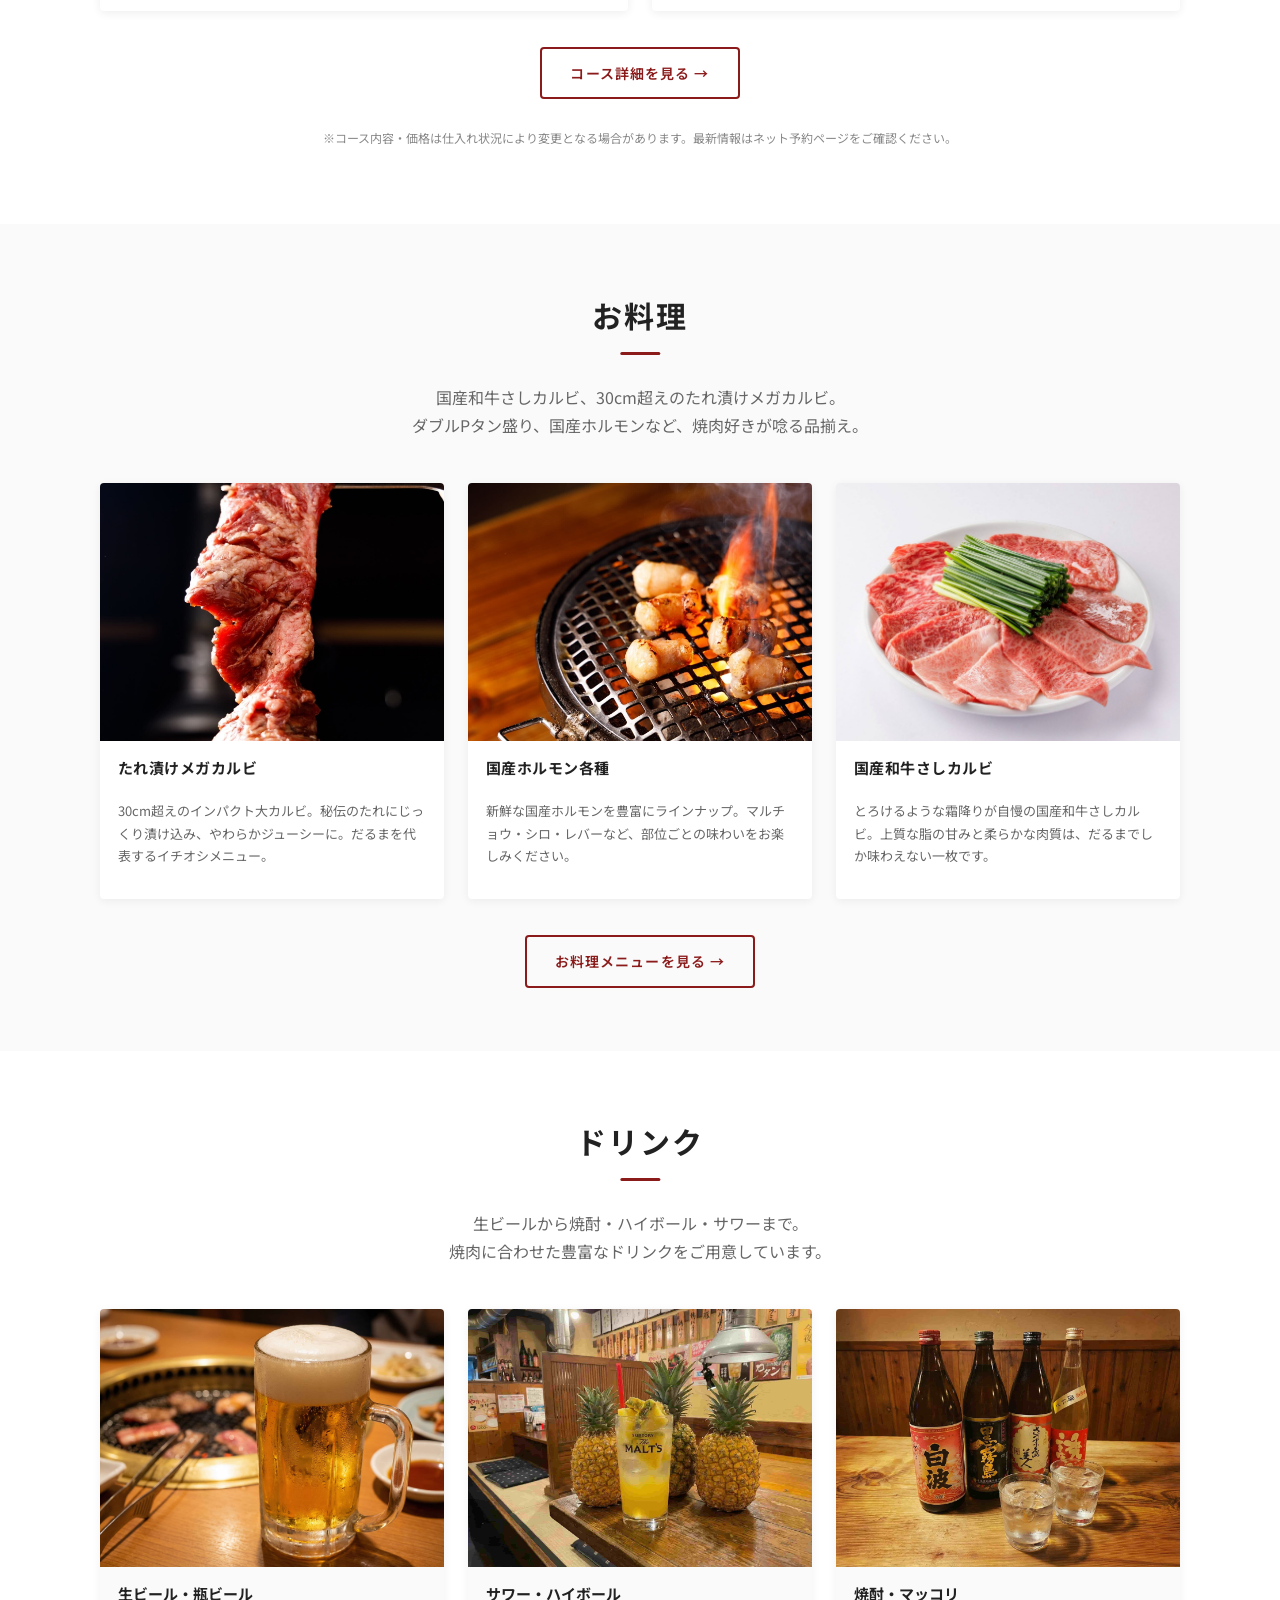
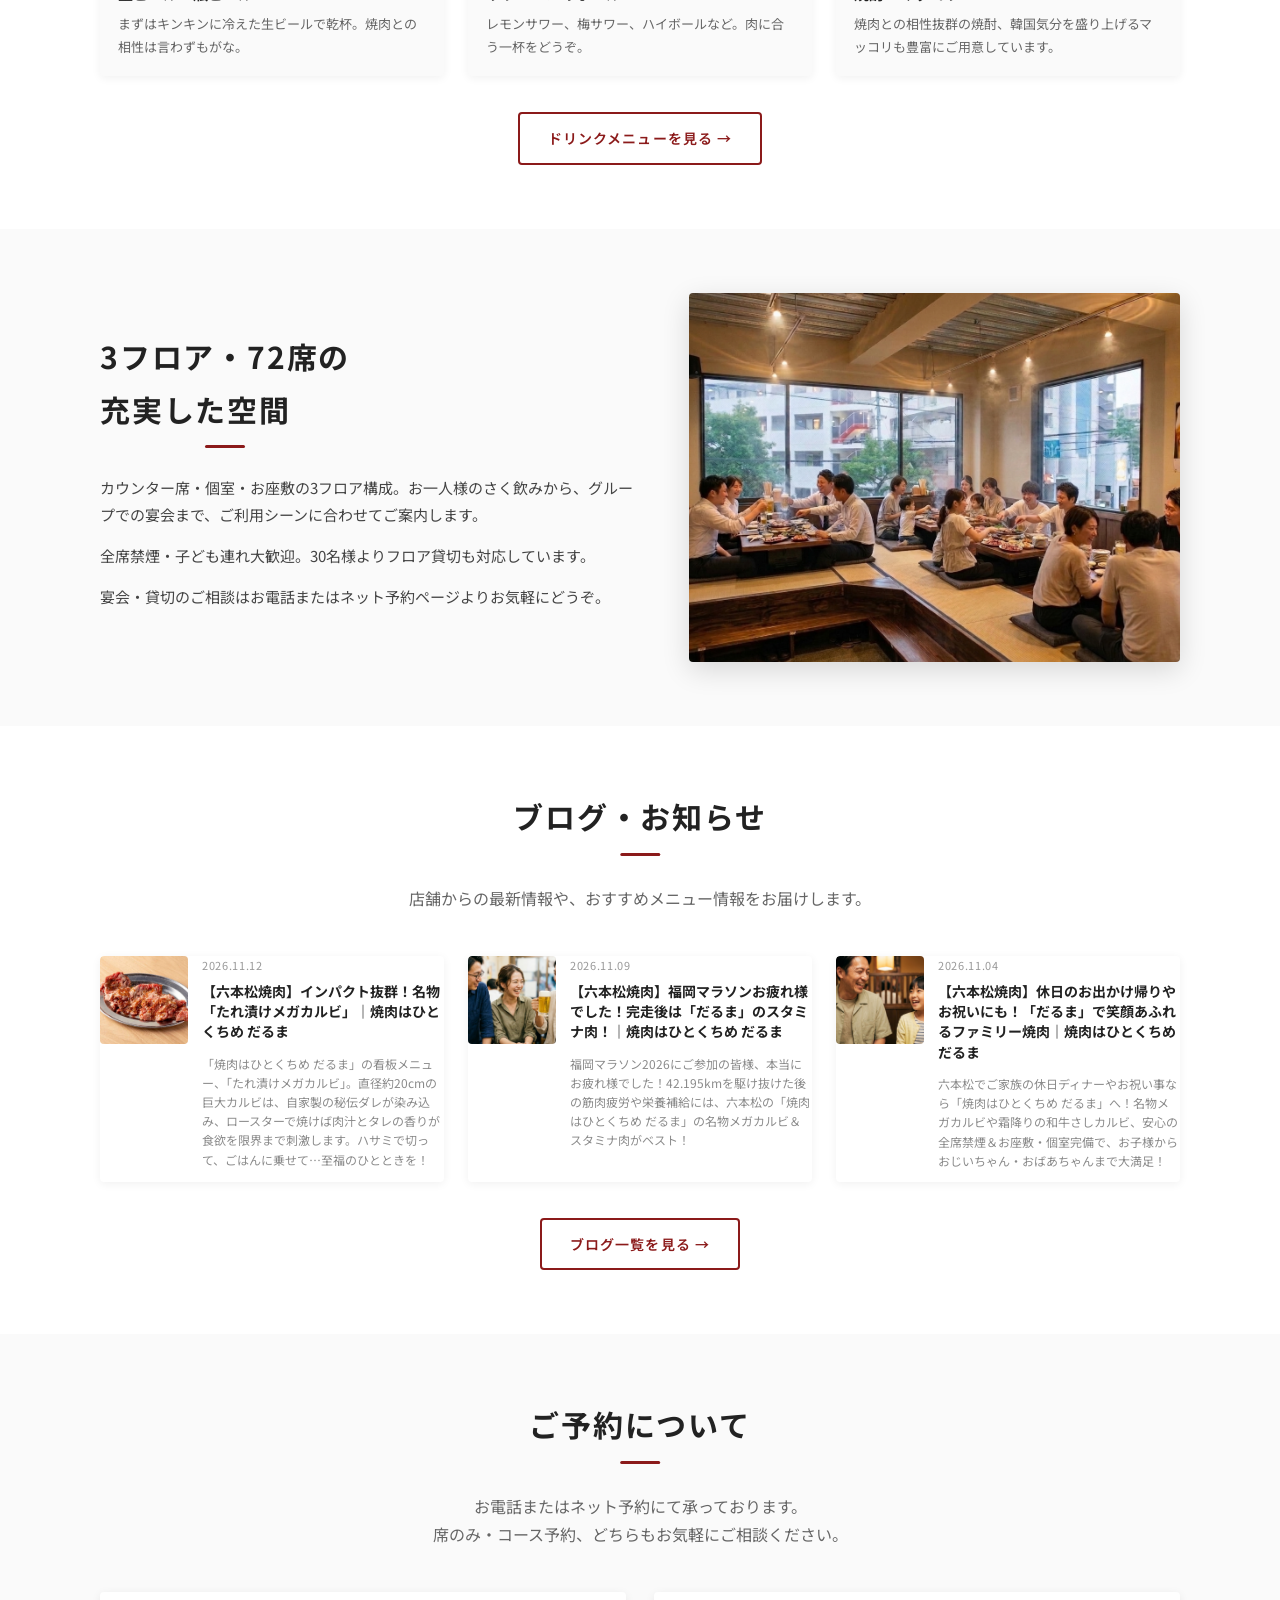
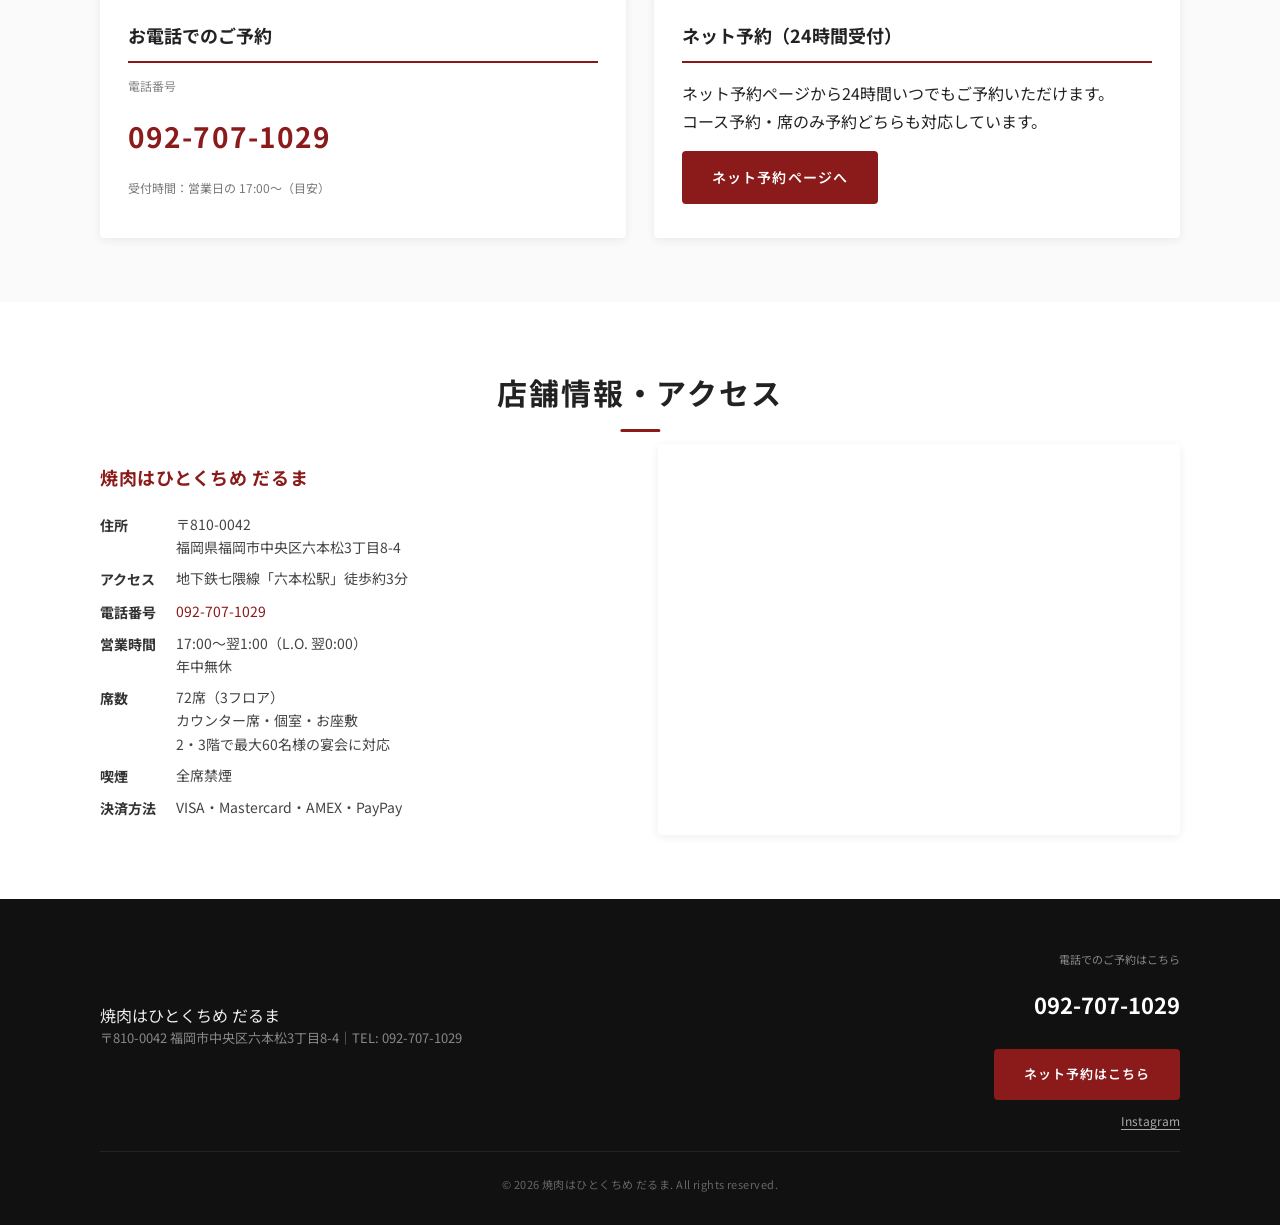
==== commit d9306e85: "Update Daruma banquet courses and drink options" ====
--- a/index.html
+++ b/index.html
@@ -4,7 +4,7 @@
 <meta charset="UTF-8">
 <title>【公式】焼肉はひとくちめ だるま｜六本松 焼肉・宴会・国産和牛</title>
 <meta name="viewport" content="width=device-width, initial-scale=1">
-<meta name="description" content="六本松の大衆焼肉「焼肉はひとくちめ だるま」。国産和牛さしカルビ・たれ漬けメガカルビ・国産ホルモン。宴会コース3,500円〜。六本松駅徒歩3分。17時〜翌1時営業。">
+<meta name="description" content="六本松の大衆焼肉「焼肉はひとくちめ だるま」。国産和牛さしカルビ・たれ漬けメガカルビ・国産ホルモン。宴会コース3,000円〜。六本松駅徒歩3分。17時〜翌1時営業。">
 <link rel="icon" href="./images/daruma_icon.png">
 
 <!-- Google Fonts -->
@@ -18,7 +18,7 @@
 <meta property="og:type" content="website">
 <meta property="og:site_name" content="焼肉はひとくちめ だるま">
 <meta property="og:title" content="【公式】焼肉はひとくちめ だるま｜六本松 焼肉・宴会・国産和牛">
-<meta property="og:description" content="六本松の大衆焼肉「焼肉はひとくちめ だるま」。国産和牛・たれ漬けメガカルビ・宴会コース3,500円〜。六本松駅徒歩3分。">
+<meta property="og:description" content="六本松の大衆焼肉「焼肉はひとくちめ だるま」。国産和牛・たれ漬けメガカルビ・宴会コース3,000円〜。六本松駅徒歩3分。">
 <meta property="og:url" content="https://yakiniku-daruma.com/">
 <meta property="og:image" content="https://yakiniku-daruma.com/images/hero-daruma-main.jpg">
 <meta name="twitter:card" content="summary_large_image">
@@ -93,7 +93,7 @@
       "name": "宴会コースはありますか？",
       "acceptedAnswer": {
         "@type": "Answer",
-        "text": "はい。2,500円のだるま王道コース、3,000円のだるま名物コース、4,000円の名物と和牛堪能コースの3プランをご用意しています（すべてお料理のみ）。飲み放題は別途2時間制で承ります。"
+        "text": "はい。3,000円のだるま王道コース、3,500円のだるま名物コース、4,000円のだるま忘新年会コース、4,500円のだるま贅沢コースの4プランをご用意しています（すべてお料理のみ）。飲み放題は別途2時間制で承ります。"
       }
     },
     {
@@ -101,7 +101,7 @@
       "name": "何名まで入れますか？貸切はできますか？",
       "acceptedAnswer": {
         "@type": "Answer",
-        "text": "3フロア合わせて72席ございます。30名様よりフロア貸切にも対応しています。貸切のご相談はお電話（092-707-1029）またはネット予約ページよりお問い合わせください。"
+        "text": "3フロア合わせて72席あり、2・3階では最大60名様まで宴会に対応しています。30名様よりフロア貸切も承ります。貸切のご相談はお電話（092-707-1029）またはネット予約ページよりお問い合わせください。"
       }
     },
     {
@@ -237,7 +237,7 @@
         <article class="topic-card">
           <div class="topic-image topic-image-3"></div>
           <h3>3フロア・72席｜ご宴会対応</h3>
-          <p>カウンター席・個室・お座敷の3フロア構成。少人数の食事から最大30名のフロア貸切まで、様々なシーンに対応。</p>
+          <p>カウンター席・個室・お座敷の3フロア構成。少人数の宴会には半個室、2・3階では最大60名様の宴会に対応。</p>
         </article>
       </div>
     </div>
@@ -263,56 +263,63 @@
     <div class="section-inner">
       <h2 class="section-title">ご宴会コース</h2>
       <p class="section-lead">
-        だるま名物が楽しめる宴会コースを3プランご用意。<br>
-        飲み放題は別途2時間制でご用意しています。
+        だるま名物が楽しめる宴会コースを4プランご用意。<br>
+        コース特典のウェルカムフリードリンク付き。2時間の飲み放題も追加できます。
       </p>
 
       <div class="course-grid">
-        <article class="course-card">
-          <div class="course-badges">
-            <span class="badge">全10品</span>
-          </div>
-          <h3>だるま王道コース</h3>
-          <p class="course-price">2,500<small>円</small></p>
-          <p class="course-price-note">（税込・おひとり様）</p>
-          <p class="course-lead">お料理のみ / 飲み放題別途</p>
-          <ul class="course-list">
-            <li>ダブルPタン盛り</li>
-            <li>たれ漬けメガカルビ</li>
-            <li>和牛さしカルビ・辛ウマサガリ　他</li>
-            <li>炊きたてのお米（おかわり自由）</li>
-          </ul>
-        </article>
-
         <article class="course-card">
           <div class="course-badges">
             <span class="badge badge-red">イチオシ</span>
           </div>
           <h3>だるま名物コース</h3>
+          <p class="course-price">3,500<small>円</small></p>
+          <p class="course-price-note">（税込・おひとり様）</p>
+          <p class="course-lead">お料理のみ / 飲み放題別途</p>
+          <ul class="course-list">
+            <li>名物6品入り</li>
+            <li>国産ホルモン2種・梅しそせせり</li>
+            <li>自家製キムチ2種とナムル</li>
+            <li>炊きたてのお米（おかわりし放題）</li>
+          </ul>
+        </article>
+
+        <article class="course-card">
+          <h3>だるま王道コース</h3>
           <p class="course-price">3,000<small>円</small></p>
           <p class="course-price-note">（税込・おひとり様）</p>
           <p class="course-lead">お料理のみ / 飲み放題別途</p>
           <ul class="course-list">
-            <li>名物全6品入り！</li>
-            <li>国産ホルモン2種・ニラチヂミ</li>
-            <li>自家製ナムルとキムチの3種盛り</li>
-            <li>炊きたてのお米（おかわり自由）</li>
+            <li>ダブルPタン盛り・たれ漬けメガカルビ</li>
+            <li>和牛さしカルビ・塩たれハラミ</li>
+            <li>雷山豚ウインナー</li>
+            <li>＋500円でご飯食べ放題</li>
           </ul>
         </article>
 
         <article class="course-card">
-          <div class="course-badges">
-            <span class="badge badge-gold">和牛堪能</span>
-          </div>
-          <h3>名物と和牛堪能コース</h3>
+          <h3>だるま忘新年会コース</h3>
           <p class="course-price">4,000<small>円</small></p>
           <p class="course-price-note">（税込・おひとり様）</p>
           <p class="course-lead">お料理のみ / 飲み放題別途</p>
           <ul class="course-list">
-            <li>名物5品＋和牛赤身3種盛り</li>
-            <li>シロホルモン・焼き野菜2種盛り</li>
-            <li>自家製ナムルとキムチの2種盛り</li>
-            <li>炊きたてのお米（おかわり自由）</li>
+            <li>和牛赤身3点盛り</li>
+            <li>シロホルモン・焼き野菜の2種盛り</li>
+            <li>炊きたてのお米（おかわりし放題）</li>
+            <li>本日のデザート</li>
+          </ul>
+        </article>
+
+        <article class="course-card">
+          <h3>だるま贅沢コース</h3>
+          <p class="course-price">4,500<small>円</small></p>
+          <p class="course-price-note">（税込・おひとり様）</p>
+          <p class="course-lead">お料理のみ / 飲み放題別途</p>
+          <ul class="course-list">
+            <li>和牛赤身5点盛り</li>
+            <li>牛タンスライス・国産ホルモン3種</li>
+            <li>炊きたてのお米（おかわりし放題）</li>
+            <li>本日のデザート</li>
           </ul>
         </article>
       </div>
--- a/style.css
+++ b/style.css
@@ -772,7 +772,7 @@
 
 .course-grid {
   display: grid;
-  grid-template-columns: repeat(3, minmax(0, 1fr));
+  grid-template-columns: repeat(2, minmax(0, 1fr));
   gap: 24px;
 }
 
@@ -1847,10 +1847,6 @@
     grid-template-columns: repeat(2, minmax(0, 1fr));
   }
 
-  .course-grid {
-    grid-template-columns: repeat(2, minmax(0, 1fr));
-  }
-
   .concept-inner,
   .space-inner,
   .reserve-grid,
